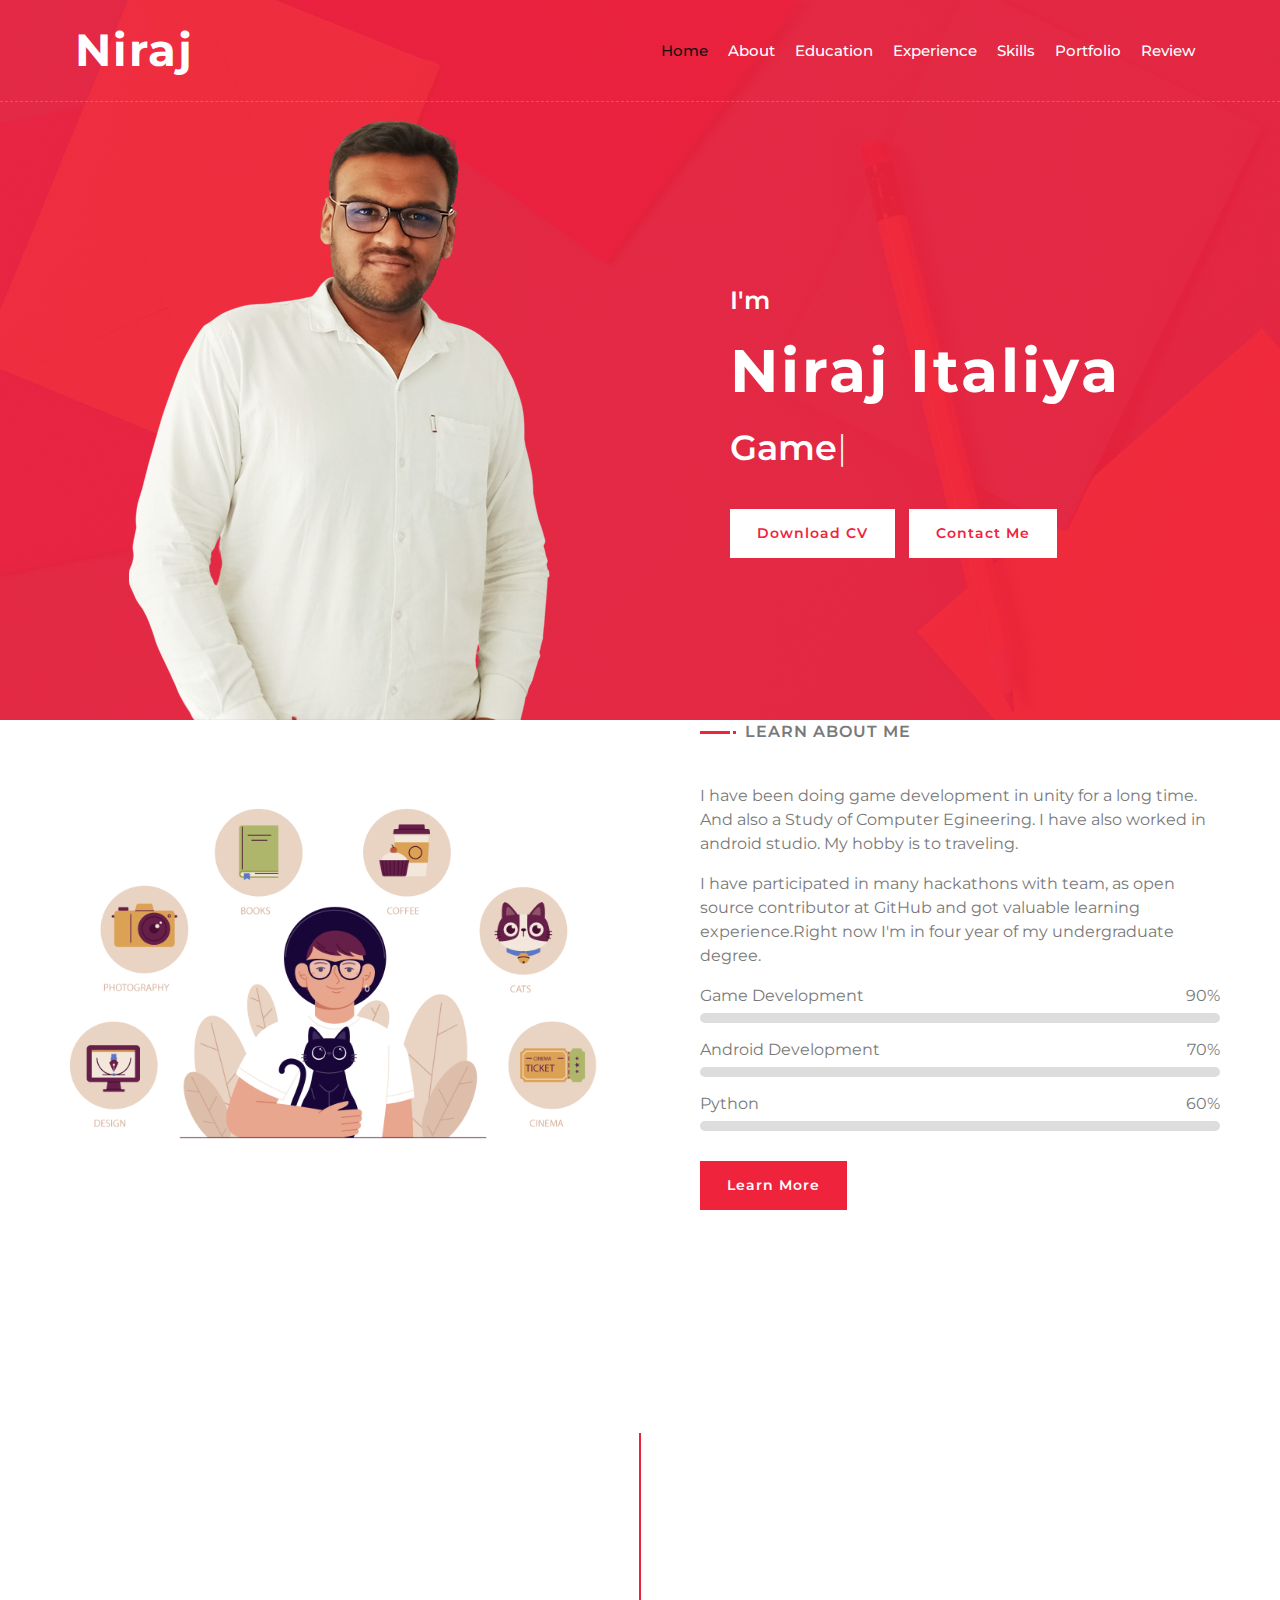
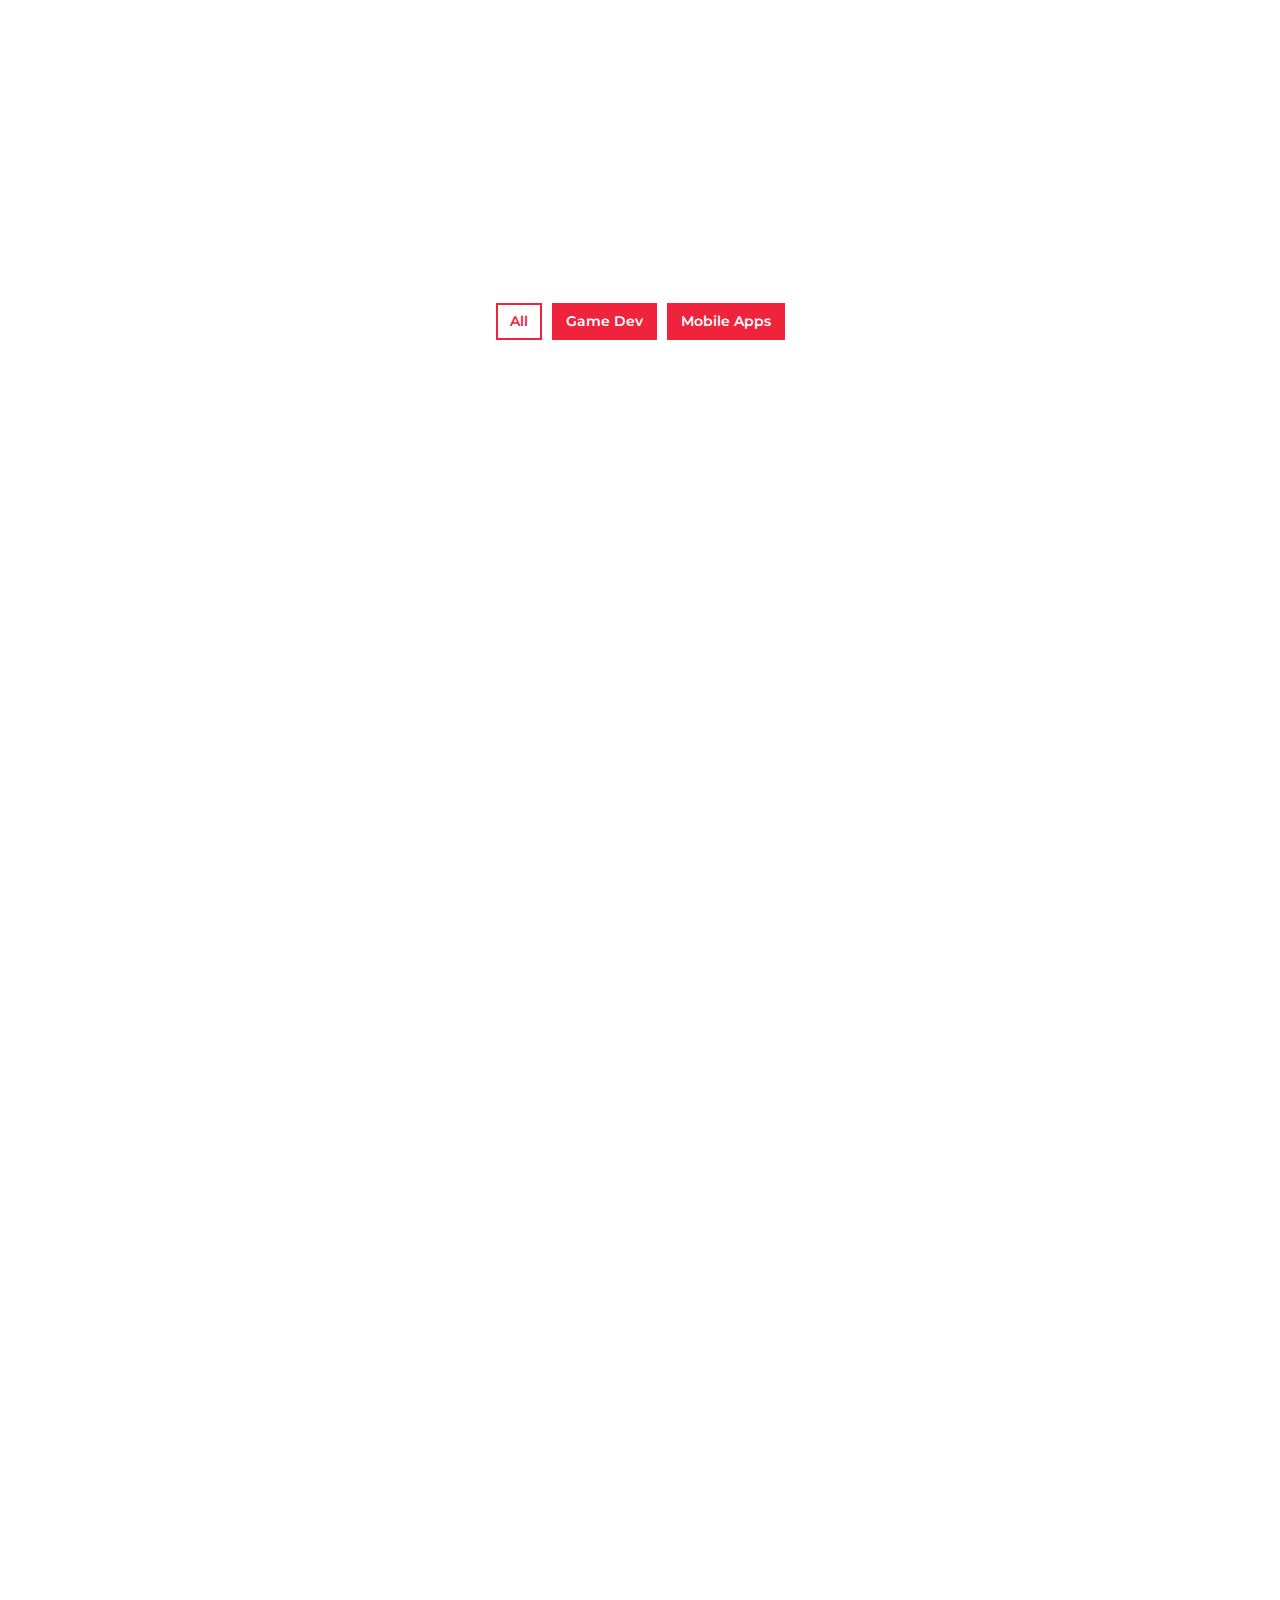
==== index.html @ cbf2ed38 "some correction" ====
<!DOCTYPE html>
<html lang="en">
    <head>
        <meta charset="utf-8">
        <title>Niraj Italiya </title>
        <!-- Favicon -->
        <link href="img/favicon.ico" rel="icon">

        <!-- Google Font -->
        <link href="https://fonts.googleapis.com/css2?family=Montserrat:wght@300;400;500;600;700&display=swap" rel="stylesheet">

        <!-- CSS Libraries -->
        <link href="https://stackpath.bootstrapcdn.com/bootstrap/4.4.1/css/bootstrap.min.css" rel="stylesheet">
        <link href="https://cdnjs.cloudflare.com/ajax/libs/font-awesome/5.10.0/css/all.min.css" rel="stylesheet">
        <link href="lib/animate/animate.min.css" rel="stylesheet">
        <link href="lib/owlcarousel/assets/owl.carousel.min.css" rel="stylesheet">
        <link href="lib/lightbox/css/lightbox.min.css" rel="stylesheet">

        <!-- Template Stylesheet -->
        <link href="css/style.css" rel="stylesheet">
    </head>

    <body data-spy="scroll" data-target=".navbar" data-offset="51">
        <!-- Nav Bar Start -->
        <div class="navbar navbar-expand-lg bg-light navbar-light">
            <div class="container-fluid">
                <a href="index.html" class="navbar-brand">Niraj</a>
                <button type="button" class="navbar-toggler" data-toggle="collapse" data-target="#navbarCollapse">
                    <span class="navbar-toggler-icon"></span>
                </button>

                <div class="collapse navbar-collapse justify-content-between" id="navbarCollapse">
                    <div class="navbar-nav ml-auto">
                        <a href="#home" class="nav-item nav-link active">Home</a>
                        <a href="#about" class="nav-item nav-link">About</a>
                        <a href="#education" class="nav-item nav-link">Education</a>
                        <a href="#experience" class="nav-item nav-link">Experience</a>
                        <a href="#price" class="nav-item nav-link">Skills</a>
                        <a href="#portfolio" class="nav-item nav-link">Portfolio</a>
                        <a href="#review" class="nav-item nav-link">Review</a>
                       <!--  <a href="#team" class="nav-item nav-link">Team</a>
                        <a href="#blog" class="nav-item nav-link">Blog</a>
                        <a href="#contact" class="nav-item nav-link">Contact</a>-->
                    </div>
                </div>
            </div>
        </div>
        <!-- Nav Bar End -->


        <!-- Hero Start -->
        <div class="hero" id="home">
            <div class="container-fluid">
                <div class="row align-items-center">
                    <div class="col-sm-12 col-md-6 d-none d-md-block">
                        <div class="hero-image">
                            <img src="img/hero.png" alt="Hero Image">
                        </div>
                    </div>

                    <div class="col-sm-12 col-md-6">
                        <div class="hero-content">
                            <div class="hero-text">
                                <p>I'm</p>
                                <h1>Niraj Italiya</h1>
                                <h2></h2>
                                <div class="typed-text">Game Developer, App Developer</div>
                            </div>
                            <div class="hero-btn">
                                <a class="btn" href=""> Download CV </a>
                                <a class="btn" href="">Contact Me</a>
                            </div>
                        </div>
                    </div>
                    
                </div>
            </div>
        </div>
        <!-- Hero End -->


        <!-- About Start -->
        <div class="about wow fadeInUp" data-wow-delay="0.1s" id="about">
            <div class="container-fluid">
                <div class="row align-items-center">
                    <div class="col-lg-6">
                        <div class="about-img">
                            <img src="img/about.png" alt="Image">
                        </div>
                    </div>
                    <div class="col-lg-6">
                        <div class="about-content">
                            <div class="section-header text-left">
                                <p>Learn About Me</p>
                            </div>
                            <div class="about-text">
                                <p>
                                    I have been doing game development in unity for a long time. And also a Study of Computer Egineering. I have also worked in android studio. My hobby is to traveling.
                                </p>
                                <p>
                                    I have participated in many hackathons with team, as open source contributor at GitHub and got valuable learning experience.Right now I'm in four year of my undergraduate degree.
                                </p>
                            </div>
                            <div class="skills">
                                <div class="skill-name">
                                    <p>Game Development</p><p>90%</p>
                                </div>
                                <div class="progress">
                                    <div class="progress-bar" role="progressbar" aria-valuenow="90" aria-valuemin="0" aria-valuemax="100"></div>
                                </div>
                                <div class="skill-name">
                                    <p>Android Development</p><p>70%</p>
                                </div>
                                <div class="progress">
                                    <div class="progress-bar" role="progressbar" aria-valuenow="70" aria-valuemin="0" aria-valuemax="100"></div>
                                </div>
                                <div class="skill-name">
                                    <p>Python</p><p>60%</p>
                                </div>
                                <div class="progress">
                                    <div class="progress-bar" role="progressbar" aria-valuenow="60" aria-valuemin="0" aria-valuemax="100"></div>
                                </div>
                            </div>
                            <a class="btn" href="">Learn More</a>
                        </div>
                    </div>
                </div>
            </div>
        </div>
        <!-- About End -->
        
        
         <!-- Service Start -->
       <!--  <div class="service" id="service">
            <div class="container">
                <div class="section-header text-center wow zoomIn" data-wow-delay="0.1s">
                    <p>What I do</p>
                    <h2>Awesome Quality Services</h2>
                </div>
                <div class="row">
                    <div class="col-lg-6 wow fadeInUp" data-wow-delay="0.0s">
                        <div class="service-item">
                            <div class="service-icon">
                                <i class="fa fa-laptop"></i>
                            </div>
                            <div class="service-text">
                                <h3>Web Design</h3>
                                <p>
                                    Lorem ipsum dolor sit amet elit. Phase nec preti mi. Curabi facilis ornare velit non
                                </p>
                            </div>
                        </div>
                    </div>
                    <div class="col-lg-6 wow fadeInUp" data-wow-delay="0.2s">
                        <div class="service-item">
                            <div class="service-icon">
                                <i class="fa fa-laptop-code"></i>
                            </div>
                            <div class="service-text">
                                <h3>Web Development</h3>
                                <p>
                                    Lorem ipsum dolor sit amet elit. Phase nec preti mi. Curabi facilis ornare velit non
                                </p>
                            </div>
                        </div>
                    </div>
                    <div class="col-lg-6 wow fadeInUp" data-wow-delay="0.4s">
                        <div class="service-item">
                            <div class="service-icon">
                                <i class="fab fa-android"></i>
                            </div>
                            <div class="service-text">
                                <h3>Apps Design</h3>
                                <p>
                                    Lorem ipsum dolor sit amet elit. Phase nec preti mi. Curabi facilis ornare velit non
                                </p>
                            </div>
                        </div>
                    </div>
                    <div class="col-lg-6 wow fadeInUp" data-wow-delay="0.6s">
                        <div class="service-item">
                            <div class="service-icon">
                                <i class="fab fa-apple"></i>
                            </div>
                            <div class="service-text">
                                <h3>Apps Development</h3>
                                <p>
                                    Lorem ipsum dolor sit amet elit. Phase nec preti mi. Curabi facilis ornare velit non
                                </p>
                            </div>
                        </div>
                    </div>
                </div>
            </div>
        </div> -->
        <!-- Service End -->
        
           <!-- Education Start -->
           <div class="education" id="education">
            <div class="container">
                <header class="section-header text-center wow zoomIn" data-wow-delay="0.1s">
                    <p>My Resume</p>
                    <h2>Education</h2>
                </header>
                <div class="timeline">
                    <div class="timeline-item left wow slideInLeft" data-wow-delay="0.1s">
                        <div class="timeline-text">
                           
                            <h2>SSC</h2>
                            <h4>81.40 %</h4>
                            <p>
                                SVS Modern Sankul,Surat
                            </p>
                            <div class="timeline-date">2017</div>
                        </div>
                        
                    </div>
                    <div class="timeline-item right wow slideInRight" data-wow-delay="0.1s">
                        <div class="timeline-text">
                            <div class="timeline-date">2019</div>
                            <h2>HSC</h2>
                            <h4>84.90 %</h4>
                            <p>
                                Kaushal Vidyabhavan , Surat
                            </p>
                        </div>
                    </div>
                    <div class="timeline-item left wow slideInLeft" data-wow-delay="0.1s">
                        <div class="timeline-text">
                           
                            <h2>B.E. (Copmputer Engineering)</h2>
                            <h4> 8.5 CPI </h4>
                            <p>
                                Government Engineering College , Gandhinagar
                            </p>
                            <div class="timeline-date">2023</div>
                        </div>
                    </div>
                </div>
            </div>
        </div>
    </div>
        <!-- Education End -->

         <!-- Experience Start -->
        <div class="experience" id="experience">
            <div class="container">
                <header class="section-header text-center wow zoomIn" data-wow-delay="0.1s">
                    <h2>Working Experience</h2>
                </header>
                <div class="timeline">
                    <div class="timeline-item right wow slideInRight" data-wow-delay="0.1s">
                        <div class="timeline-text">
                            <div class="timeline-date">1/2/2021  - 30/5/2022</div>
                            <h2>Game Developer</h2>
                            <h4>BVM InfoTech ,Surat </h4>
                            <p>
                                I was creating games in Unity of bvm Infotech.
                            </p>
                        </div>
                    </div>
                  
                </div>
            </div>
        </div>
        <!-- Job Experience End -->
         
        <!-- Price Start -->
        <div class="price" id="price">
            <div class="container"> 
                

<!-- Programin Languages-->
                <div class="section-header text-center wow zoomIn" data-wow-delay="0.1s">
                    <p>Skills</p>
                    <h2>Programming Languages </h2>
                </div>
                <div class="about wow fadeInUp" data-wow-delay="0.1s" id="about">
                    <div class="container-fluid">
                        <div class="row align-items-center">
                            
                            <div class="col-lg-6">
                                <div class="about-content">
                                    <div class="skills">
                                        <div class="skill-name">
                                            <p>C++</p> <p>90%</p>
                                        </div>                  
                                        <div class="progress">
                                            <div class="progress-bar" role="progressbar" aria-valuenow="90" aria-valuemin="0" aria-valuemax="100"></div>
                                        </div>
                                        <div class="skill-name">
                                            <p>Java</p> <p>95%</p>
                                        </div>                  
                                        <div class="progress">
                                            <div class="progress-bar" role="progressbar" aria-valuenow="95" aria-valuemin="0" aria-valuemax="100"></div>
                                        </div>
                                        <div class="skill-name">
                                            <p>C Sharp</p><p>95%</p>
                                        </div>
                                        <div class="progress">
                                            <div class="progress-bar" role="progressbar" aria-valuenow="95" aria-valuemin="0" aria-valuemax="100"></div>
                                        </div>
                                        <div class="skill-name">
                                            <p>Python</p><p>60%</p>
                                        </div>
                                        <div class="progress">
                                            <div class="progress-bar" role="progressbar" aria-valuenow="60" aria-valuemin="0" aria-valuemax="100"></div>
                                        </div>
                                        <div class="skill-name">
                                            <p>Go Programming</p><p>50%</p>
                                        </div>
                                        <div class="progress">
                                            <div class="progress-bar" role="progressbar" aria-valuenow="50" aria-valuemin="0" aria-valuemax="100"></div>
                                        </div>
                                    </div>
                                </div>
                            </div>
                            <div class="col-lg-6">
                                <div class="about-img">
                                    <img src="img/ProgramingSkill.png" alt="Image">
                                </div>
                            </div>
                        </div>
                    </div>
                </div>


                <!-- Game Engin IDE-->
                <div class="section-header text-center wow zoomIn" data-wow-delay="0.1s">
                    <h2>Game Engine & IDE </h2>
                </div>
                <div class="about wow fadeInUp" data-wow-delay="0.1s" id="about">
                    <div class="container-fluid">
                        <div class="row align-items-center">
                            <div class="col-lg-6">
                                <div class="about-img">
                                    <img src="img/Gameengin.png" alt="Image">
                                </div>
                            </div>
                            <div class="col-lg-6">
                                <div class="about-content">
                                    <div class="skills">
                                        <div class="skill-name">
                                            <p>Unity</p> <p>100%</p>
                                        </div>                  
                                        <div class="progress">
                                            <div class="progress-bar" role="progressbar" aria-valuenow="100" aria-valuemin="0" aria-valuemax="100"></div>
                                        </div>
                                        <div class="skill-name">
                                            <p>Android Studio</p> <p>100%</p>
                                        </div>                  
                                        <div class="progress">
                                            <div class="progress-bar" role="progressbar" aria-valuenow="100" aria-valuemin="0" aria-valuemax="100"></div>
                                        </div>
                                        <div class="skill-name">    
                                            <p>Unreal</p><p>60%</p>
                                        </div>
                                        <div class="progress">
                                            <div class="progress-bar" role="progressbar" aria-valuenow="60" aria-valuemin="0" aria-valuemax="100"></div>
                                        </div>
                                        <div class="skill-name">
                                            <p>Adobe Photoshop</p><p>80%</p>
                                        </div>
                                        <div class="progress">
                                            <div class="progress-bar" role="progressbar" aria-valuenow="80" aria-valuemin="0" aria-valuemax="100"></div>
                                        </div>
                                        <div class="skill-name">
                                            <p>Adobe Illustrator</p><p>90%</p>
                                        </div>
                                        <div class="progress">
                                            <div class="progress-bar" role="progressbar" aria-valuenow="90" aria-valuemin="0" aria-valuemax="100"></div>
                                        </div>
                                    </div>
                                </div>
                            </div>
                            
                        </div>
                    </div>
                </div>
            </div>
        </div> 
        <!-- Price End -->
        
        <!-- Banner Start -->
      <!--  <div class="banner wow zoomIn" data-wow-delay="0.1s">
            <div class="container">
                <div class="section-header text-center">
                    <p>Reasonable Price</p>
                    <h2>Get A <span>Special</span> Price</h2>
                </div>
                <div class="container banner-text">
                    <p>
                        Lorem ipsum dolor sit amet, consectetur adipiscing elit. Phasellus nec pretium mi. Curabitur facilisis ornare velit non vulputate. Aliquam metus tortor, auctor id gravida condimentum, viverra quis sem. Curabitur non nisl nec nisi scelerisque maximus. 
                    </p>
                    <a class="btn">Pricing Plan</a>
                </div>
            </div>
        </div> -->
        <!-- Banner End -->


        <!-- Portfolio Start -->
        <div class="portfolio" id="portfolio">
            <div class="container">
                <div class="section-header text-center wow zoomIn" data-wow-delay="0.1s">
                    <p>My Portfolio</p>
                    <h2>My Excellent Portfolio</h2>
                </div>
                <div class="row">
                    <div class="col-12">
                        <ul id="portfolio-filter">
                            <li data-filter="*" class="filter-active">All</li>
                            <li data-filter=".filter-1">Game Dev</li>
                            <li data-filter=".filter-2">Mobile Apps</li>        
                        </ul>
                    </div>
                </div>
                <div class="row portfolio-container">
                    <div class="col-lg-4 col-md-6 col-sm-12 portfolio-item filter-1 wow fadeInUp" data-wow-delay="0.0s">
                        <div class="portfolio-wrap">
                            <div class="portfolio-img">
                                <img src="Games/1010! block puzzle/img/icon.png" alt="Image">
                            </div>
                            <div class="portfolio-text">
                                <h3>1010! Block Puzzle</h3>
                                <a class="btn" href="Games/1010! block puzzle/index.html">+</a>
                            </div>
                        </div>
                    </div>
                    <div class="col-lg-4 col-md-6 col-sm-12 portfolio-item filter-1 wow fadeInUp" data-wow-delay="0.2s">
                        <div class="portfolio-wrap">
                            <div class="portfolio-img">
                                <img src="Games/2048 card game/img/icon.png" alt="Image">
                            </div>
                            <div class="portfolio-text">
                                <h3>2048 Card Marge</h3>
                                <a class="btn" href="Games/2048 card game/index.html">+</a>
                            </div>
                        </div>
                    </div>
                    <div class="col-lg-4 col-md-6 col-sm-12 portfolio-item filter-1 wow fadeInUp" data-wow-delay="0.4s">
                        <div class="portfolio-wrap">
                            <div class="portfolio-img">
                                <img src="Games/OwnCity/img/icon.png" alt="Image">
                            </div>
                            <div class="portfolio-text">
                                <h3>Own City</h3>
                                <a class="btn" href="Games/OwnCity/index.html" > + </a>
                            </div>
                        </div>
                    </div>
                    <div class="col-lg-4 col-md-6 col-sm-12 portfolio-item filter-1 wow fadeInUp" data-wow-delay="0.6s">
                        <div class="portfolio-wrap">
                            <div class="portfolio-img">
                                <img src="Games/Stack Three/img/icon.png" alt="Image">
                            </div>
                            <div class="portfolio-text">
                                <h3>stack Three</h3>
                                <a class="btn" href="Games/Stack Three/index.html" >+</a>
                            </div>
                        </div>
                    </div>
                    <div class="col-lg-4 col-md-6 col-sm-12 portfolio-item filter-2 wow fadeInUp" data-wow-delay="0.8s">
                        <div class="portfolio-wrap">
                            <div class="portfolio-img">
                                <img src="img/portfolio-5.jpg" alt="Image">
                            </div>
                            <div class="portfolio-text">
                                <h3>Social Mobile Apps</h3>
                                <a class="btn" href="img/portfolio-5.jpg" data-lightbox="portfolio">+</a>
                            </div>
                        </div>
                    </div>
                    <div class="col-lg-4 col-md-6 col-sm-12 portfolio-item filter-2 wow fadeInUp" data-wow-delay="1s">
                        <div class="portfolio-wrap">
                            <div class="portfolio-img">
                                <img src="img/portfolio-6.jpg" alt="Image">
                            </div>
                            <div class="portfolio-text">
                                <h3>Company Website</h3>
                                <a class="btn" href="img/portfolio-6.jpg" data-lightbox="portfolio">+</a>
                            </div>
                        </div>
                    </div>
                </div>
            </div>
        </div>
        <!-- Portfolio End -->
        
        
        <!-- Banner Start -->
        <!-- <div class="banner wow zoomIn" data-wow-delay="0.1s">
            <div class="container">
                <div class="section-header text-center">
                    <p>Awesome Discount</p>
                    <h2>Get <span>30%</span> Discount</h2>
                </div>
                <div class="container banner-text">
                    <p>
                        Lorem ipsum dolor sit amet, consectetur adipiscing elit. Phasellus nec pretium mi. Curabitur facilisis ornare velit non vulputate. Aliquam metus tortor, auctor id gravida condimentum, viverra quis sem. Curabitur non nisl nec nisi scelerisque maximus. 
                    </p>
                    <a class="btn">Order Now</a>
                </div>
            </div>
        </div>-->
        <!-- Banner End -->
        
        
        <!-- Price Start -->
       <!-- <div class="price" id="price">
            <div class="container">
                <div class="section-header text-center wow zoomIn" data-wow-delay="0.1s">
                    <p>Pricing Plan</p>
                    <h2>Affordable Price</h2>
                </div>
                <div class="row">
                    <div class="col-md-4 wow fadeInUp" data-wow-delay="0.5s">
                        <div class="price-item">
                            <div class="price-header">
                                <div class="price-title">
                                    <h2>Basic</h2>
                                </div>
                                <div class="price-prices">
                                    <h2><small>$</small>49<span>/ mo</span></h2>
                                </div>
                            </div>
                            <div class="price-body">
                                <div class="price-description">
                                    <ul>
                                        <li>Bootstrap 4</li>
                                        <li>Font Awesome 5</li>
                                        <li>Responsive Design</li>
                                        <li>Browser Compatibility</li>
                                        <li>Easy To Use</li>
                                    </ul>
                                </div>
                            </div>
                            <div class="price-footer">
                                <div class="price-action">
                                    <a class="btn" href="">Order Now</a>
                                </div>
                            </div>
                        </div>
                    </div>
                    <div class="col-md-4 wow fadeInUp" data-wow-delay="0.0s">
                        <div class="price-item featured-item">
                            <div class="price-header">
                                <div class="price-title">
                                    <h2>Standard</h2>
                                </div>
                                <div class="price-prices">
                                    <h2><small>$</small>99<span>/ mo</span></h2>
                                </div>
                            </div>
                            <div class="price-body">
                                <div class="price-description">
                                    <ul>
                                        <li>Bootstrap 4</li>
                                        <li>Font Awesome 5</li>
                                        <li>Responsive Design</li>
                                        <li>Browser Compatibility</li>
                                        <li>Easy To Use</li>
                                    </ul>
                                </div>
                            </div>
                            <div class="price-footer">
                                <div class="price-action">
                                    <a class="btn" href="">Order Now</a>
                                </div>
                            </div>
                        </div>
                    </div>
                    <div class="col-md-4 wow fadeInUp" data-wow-delay="0.5s">
                        <div class="price-item">
                            <div class="price-header">
                                <div class="price-title">
                                    <h2>Premium</h2>
                                </div>
                                <div class="price-prices">
                                    <h2><small>$</small>149<span>/ mo</span></h2>
                                </div>
                            </div>
                            <div class="price-body">
                                <div class="price-description">
                                    <ul>
                                        <li>Bootstrap 4</li>
                                        <li>Font Awesome 5</li>
                                        <li>Responsive Design</li>
                                        <li>Browser Compatibility</li>
                                        <li>Easy To Use</li>
                                    </ul>
                                </div>
                            </div>
                            <div class="price-footer">
                                <div class="price-action">
                                    <a class="btn" href="">Order Now</a>
                                </div>
                            </div>
                        </div>
                    </div>
                </div>
            </div>
        </div> -->
        <!-- Price End -->
        
        
        <!-- Testimonial Start -->
         <div class="testimonial wow fadeInUp" data-wow-delay="0.1s" id="review">
            <div class="container">
                <div class="testimonial-icon">
                    <i class="fa fa-quote-left"></i>
                </div>
                <div class="owl-carousel testimonials-carousel">
                    <div class="testimonial-item">
                        <div class="testimonial-img">
                            <img src="img/matt-mullenweg.png" alt="Image">
                        </div>
                        <div class="testimonial-text">
                            <p>
                                “Technology is best when it brings people together.”
                            </p>
                            <h3>Matt Mullenweg</h3>
                            <h4>CEO of Automattic</h4>
                        </div>
                    </div>
                </div>
            </div>
        </div>
        <!-- Testimonial End -->


        <!-- Team Start -->
        <!-- <div class="team" id="team">
            <div class="container">
                <div class="section-header text-center wow zoomIn" data-wow-delay="0.1s">
                    <p>My Team</p>
                    <h2>Expert Team Members</h2>
                </div>
                <div class="row">
                    <div class="col-lg-6 wow fadeInUp" data-wow-delay="0.0s">
                        <div class="team-item">
                            <div class="team-img">
                                <img src="img/team-1.jpg" alt="Image">
                            </div>
                            <div class="team-text">
                                <h2>Mollie Ross</h2>
                                <h4>Web Designer</h4>
                                <p>
                                    Lorem ipsum dolor sit amet consec adipis elit. Etiam accum lacus
                                </p>
                                <div class="team-social">
                                    <a class="btn" href=""><i class="fab fa-twitter"></i></a>
                                    <a class="btn" href=""><i class="fab fa-facebook-f"></i></a>
                                    <a class="btn" href=""><i class="fab fa-linkedin-in"></i></a>
                                    <a class="btn" href=""><i class="fab fa-instagram"></i></a>
                                </div>
                            </div>
                        </div>
                    </div>
                    <div class="col-lg-6 wow fadeInUp" data-wow-delay="0.2s">
                        <div class="team-item">
                            <div class="team-img">
                                <img src="img/team-2.jpg" alt="Image">
                            </div>
                            <div class="team-text">
                                <h2>Dylan Adams</h2>
                                <h4>Web Developer</h4>
                                <p>
                                    Lorem ipsum dolor sit amet consec adipis elit. Etiam accum lacus
                                </p>
                                <div class="team-social">
                                    <a class="btn" href=""><i class="fab fa-twitter"></i></a>
                                    <a class="btn" href=""><i class="fab fa-facebook-f"></i></a>
                                    <a class="btn" href=""><i class="fab fa-linkedin-in"></i></a>
                                    <a class="btn" href=""><i class="fab fa-instagram"></i></a>
                                </div>
                            </div>
                        </div>
                    </div>
                    <div class="col-lg-6 wow fadeInUp" data-wow-delay="0.4s">
                        <div class="team-item">
                            <div class="team-img">
                                <img src="img/team-3.jpg" alt="Image">
                            </div>
                            <div class="team-text">
                                <h2>Jennifer Page</h2>
                                <h4>Apps Designer</h4>
                                <p>
                                    Lorem ipsum dolor sit amet consec adipis elit. Etiam accum lacus
                                </p>
                                <div class="team-social">
                                    <a class="btn" href=""><i class="fab fa-twitter"></i></a>
                                    <a class="btn" href=""><i class="fab fa-facebook-f"></i></a>
                                    <a class="btn" href=""><i class="fab fa-linkedin-in"></i></a>
                                    <a class="btn" href=""><i class="fab fa-instagram"></i></a>
                                </div>
                            </div>
                        </div>
                    </div>
                    <div class="col-lg-6 wow fadeInUp" data-wow-delay="0.6s">
                        <div class="team-item">
                            <div class="team-img">
                                <img src="img/team-4.jpg" alt="Image">
                            </div>
                            <div class="team-text">
                                <h2>Josh Dunn</h2>
                                <h4>Apps Developer</h4>
                                <p>
                                    Lorem ipsum dolor sit amet consec adipis elit. Etiam accum lacus
                                </p>
                                <div class="team-social">
                                    <a class="btn" href=""><i class="fab fa-twitter"></i></a>
                                    <a class="btn" href=""><i class="fab fa-facebook-f"></i></a>
                                    <a class="btn" href=""><i class="fab fa-linkedin-in"></i></a>
                                    <a class="btn" href=""><i class="fab fa-instagram"></i></a>
                                </div>
                            </div>
                        </div>
                    </div>
                </div>
            </div>
        </div> -->
        <!-- Team End -->
        
        
        <!-- Contact Start -->
       <!--  <div class="contact wow fadeInUp" data-wow-delay="0.1s" id="contact">
            <div class="container-fluid">
                <div class="container">
                    <div class="row align-items-center">
                        <div class="col-md-4"></div>
                        <div class="col-md-8">
                            <div class="contact-form">
                                <div id="success"></div>
                                <form name="sentMessage" id="contactForm" novalidate="novalidate">
                                    <div class="control-group">
                                        <input type="text" class="form-control" id="name" placeholder="Your Name" required="required" data-validation-required-message="Please enter your name" />
                                        <p class="help-block"></p>
                                    </div>
                                    <div class="control-group">
                                        <input type="email" class="form-control" id="email" placeholder="Your Email" required="required" data-validation-required-message="Please enter your email" />
                                        <p class="help-block"></p>
                                    </div>
                                    <div class="control-group">
                                        <input type="text" class="form-control" id="subject" placeholder="Subject" required="required" data-validation-required-message="Please enter a subject" />
                                        <p class="help-block"></p>
                                    </div>
                                    <div class="control-group">
                                        <textarea class="form-control" id="message" placeholder="Message" required="required" data-validation-required-message="Please enter your message"></textarea>
                                        <p class="help-block"></p>
                                    </div>
                                    <div>
                                        <button class="btn" type="submit" id="sendMessageButton">Send Message</button>
                                    </div>
                                </form>
                            </div>
                        </div>
                    </div>
                </div>
            </div>
        </div>-->
        <!-- Contact End -->


        <!-- Blog Start -->
       <!--  <div class="blog" id="blog">
            <div class="container">
                <div class="section-header text-center wow zoomIn" data-wow-delay="0.1s">
                    <p>From Blog</p>
                    <h2>Latest Articles</h2>
                </div>
                <div class="row">
                    <div class="col-lg-6">
                        <div class="blog-item wow fadeInUp" data-wow-delay="0.1s">
                            <div class="blog-img">
                                <img src="img/blog-1.jpg" alt="Blog">
                            </div>
                            <div class="blog-text">
                                <h2>Lorem ipsum dolor sit amet</h2>
                                <div class="blog-meta">
                                    <p><i class="far fa-user"></i>Admin</p>
                                    <p><i class="far fa-list-alt"></i>Web Design</p>
                                    <p><i class="far fa-calendar-alt"></i>01-Jan-2045</p>
                                    <p><i class="far fa-comments"></i>5</p>
                                </div>
                                <p>
                                    Lorem ipsum dolor sit amet elit. Nullam commodo mattis mi. Nullam eu erat lectus. Proin viverra risus vitae luctus. Proin ut ante, vitae sapien. Fusce sem ac erat rhoncus, ornare mattis nisl massa et eros vitae pulvin
                                </p>
                                <a class="btn" href="">Read More <i class="fa fa-angle-right"></i></a>
                            </div>
                        </div>
                    </div>
                    <div class="col-lg-6">
                        <div class="blog-item wow fadeInUp" data-wow-delay="0.3s">
                            <div class="blog-img">
                                <img src="img/blog-2.jpg" alt="Blog">
                            </div>
                            <div class="blog-text">
                                <h2>Lorem ipsum dolor sit amet</h2>
                                <div class="blog-meta">
                                    <p><i class="far fa-user"></i>Admin</p>
                                    <p><i class="far fa-list-alt"></i>Apps Design</p>
                                    <p><i class="far fa-calendar-alt"></i>01-Jan-2045</p>
                                    <p><i class="far fa-comments"></i>10</p>
                                </div>
                                <p>
                                    Lorem ipsum dolor sit amet elit. Nullam commodo mattis mi. Nullam eu erat lectus. Proin viverra risus vitae luctus. Proin ut ante, vitae sapien. Fusce sem ac erat rhoncus, ornare mattis nisl massa et eros vitae pulvin
                                </p>
                                <a class="btn" href="">Read More <i class="fa fa-angle-right"></i></a>
                            </div>
                        </div>
                    </div>
                </div>
            </div>
        </div> -->
        <!-- Blog End -->


        <!-- Footer Start -->
        <div class="footer wow fadeIn" data-wow-delay="0.3s">
            <div class="container-fluid">
                <div class="container">
                    <div class="footer-info">
                        <h2>Niraj Italiya</h2>
                        <h3>Surat, Gujarat</h3>
                        <div class="footer-menu">
                            <p>+91 8140810073</p>
                            <p>nirajitaliya123@gmail.com</p>
                        </div>
                        <div class="footer-social">
                            <a href="http://wa.me/918140810073?text=Hi , I am (: Enter your Name :) "><i class="fab fa-whatsapp"></i></a>
                            <a href="https://github.com/NirajItaliya"><i class="fab fa-github"></i></a>
                            <a href="tel:+918140810073"><i class="fa fa-phone "></i></a>
                            <a href="https://www.instagram.com/niraj._.italiya/"><i class="fab fa-instagram"></i></a>
                            <a href="https://www.linkedin.com/in/niraj-italiya-55ab541b4/"><i class="fab fa-linkedin-in"></i></a>
                        </div>
                    </div>
                </div>
                <div class="container copyright">
                    <p> Thank You</p>
                </div>
            </div>
        </div>
        <!-- Footer End -->
        
        
        <!-- Back to top button -->
        <a href="#" class="btn back-to-top"><i class="fa fa-chevron-up"></i></a>
        
        
        <!-- Pre Loader -->
        <div id="loader" class="show">
            <div class="loader"></div>
        </div>

        
        <!-- JavaScript Libraries -->
        <script src="https://code.jquery.com/jquery-3.4.1.min.js"></script>
        <script src="https://stackpath.bootstrapcdn.com/bootstrap/4.4.1/js/bootstrap.bundle.min.js"></script>
        <script src="lib/easing/easing.min.js"></script>
        <script src="lib/wow/wow.min.js"></script>
        <script src="lib/waypoints/waypoints.min.js"></script>
        <script src="lib/typed/typed.min.js"></script>
        <script src="lib/owlcarousel/owl.carousel.min.js"></script>
        <script src="lib/isotope/isotope.pkgd.min.js"></script>
        <script src="lib/lightbox/js/lightbox.min.js"></script>
        
        <!-- Contact Javascript File -->
        <script src="mail/jqBootstrapValidation.min.js"></script>
        <script src="mail/contact.js"></script>

        <!-- Template Javascript -->
        <script src="js/main.js"></script>
    </body>
</html>
---- css/style.css ----
/*******************************/
/********* General CSS *********/
/*******************************/
body {
    color: #797979;
    background: #ffffff;
    font-family: 'Montserrat', sans-serif;
}

h1,
h2, 
h3, 
h4,
h5, 
h6 {
    color: #414141;
}

a {
    color: #313131;
    transition: .3s;
}

a:hover,
a:active,
a:focus {
    color: #EF233C;
    outline: none;
    text-decoration: none;
}

.btn:focus,
.form-control:focus {
    box-shadow: none;
}

.container-fluid {
    max-width: 1366px;
}

.btn {
    padding: 12px 25px;
    font-size: 14px;
    font-weight: 600;
    letter-spacing: 1px;
    color: #ffffff;
    background: #EF233C;
    border: 2px solid transparent;
    border-radius: 0;
    box-shadow: inset 0 0 0 50px #EF233C;
    transition: ease-out 0.3s;
    -webkit-transition: ease-out 0.3s;
    -moz-transition: ease-out 0.3s;
}

.btn:hover {
    color: #EF233C;
    background: transparent;
    box-shadow: inset 0 0 0 0 #EF233C;
    border-color: #EF233C;
}

#loader {
    position: fixed;
    top: 0;
    right: 0;
    bottom: 0;
    left: 0;
    display: flex;
    align-items: center;
    justify-content: center;
    background: #ffffff;
    opacity: 0;
    visibility: hidden;
    -webkit-transition: opacity .3s ease-out, visibility 0s linear .3s;
    -o-transition: opacity .3s ease-out, visibility 0s linear .3s;
    transition: opacity .3s ease-out, visibility 0s linear .3s;
    z-index: 999;
}

#loader.show {
    -webkit-transition: opacity .6s ease-out, visibility 0s linear 0s;
    -o-transition: opacity .6s ease-out, visibility 0s linear 0s;
    transition: opacity .6s ease-out, visibility 0s linear 0s;
    visibility: visible;
    opacity: 1;
}

#loader .loader {
    position: relative;
    width: 45px;
    height: 45px;
    border: 5px solid #dddddd;
    border-top: 5px solid #EF233C;
    border-radius: 50%;
    -webkit-animation: spin 2s linear infinite;
    animation: spin 2s linear infinite;
}

@-webkit-keyframes spin {
    0% { -webkit-transform: rotate(0deg); }
    100% { -webkit-transform: rotate(360deg); }
}

@keyframes spin {
    0% { transform: rotate(0deg); }
    100% { transform: rotate(360deg); }
}

.back-to-top {
    position: fixed;
    display: none;
    width: 44px;
    height: 44px;
    padding: 8px 0;
    text-align: center;
    line-height: 1;
    font-size: 22px;
    right: 15px;
    bottom: 15px;
    z-index: 9;
}

.back-to-top i {
    color: #ffffff;
}

.back-to-top:hover i {
    color: #414141;
}


/**********************************/
/*********** Nav Bar CSS **********/
/**********************************/
.navbar {
    position: relative;
    transition: .5s;
    z-index: 999;
}

.navbar.nav-sticky {
    position: fixed;
    top: 0;
    width: 100%;
    box-shadow: 0 2px 5px rgba(0, 0, 0, .3);
}

.navbar .navbar-brand {
    margin: 0;
    font-size: 45px;
    line-height: 0px;
    font-weight: 700;
    letter-spacing: 2px;
    transition: .5s;
    
}

.navbar .navbar-brand img {
    max-width: 100%;
    max-height: 40px;
}

.navbar .dropdown-menu {
    margin-top: 0;
    border: 0;
    border-radius: 0;
    background: #f8f9fa;
}

@media (min-width: 992px) {
    .navbar {
        position: absolute;
        width: 100%;
        padding: 30px 60px;
        background: transparent !important;
        border-bottom: 1px dashed rgba(256, 256, 256, .2);
        z-index: 9;
    }
    
    .navbar.nav-sticky {
        padding: 10px 60px;
        background: #ffffff !important;
    }
    
    .navbar .navbar-brand {
        color: #ffffff;
    }
    
    .navbar.nav-sticky .navbar-brand {
        color: #EF233C;
    }

    .navbar-light .navbar-nav .nav-link,
    .navbar-light .navbar-nav .nav-link:focus {
        padding: 10px 10px 8px 10px;
        color: #ffffff;
        font-size: 15px;
        font-weight: 500;
    }
    
    .navbar-light.nav-sticky .navbar-nav .nav-link,
    .navbar-light.nav-sticky .navbar-nav .nav-link:focus {
        color: #414141;
    }

    .navbar-light .navbar-nav .nav-link:hover,
    .navbar-light .navbar-nav .nav-link.active {
        color: #111111;
    }
    
    .navbar-light.nav-sticky .navbar-nav .nav-link:hover,
    .navbar-light.nav-sticky .navbar-nav .nav-link.active {
        color: #EF233C;
    }
}

@media (max-width: 991.98px) {   
    .navbar {
        padding: 15px;
        background: #ffffff !important;
    }
    
    .navbar .navbar-brand {
        color: #EF233C;
    }
    
    .navbar .navbar-nav {
        margin-top: 15px;
    }
    
    .navbar a.nav-link {
        padding: 5px;
    }
    
    .navbar .dropdown-menu {
        box-shadow: none;
    }
}


/*******************************/
/********** Hero CSS ***********/
/*******************************/
.hero {
    position: relative;
    width: 100%;
    margin-bottom: 45px;
    padding: 120px 0 0 0;
    overflow: hidden;
    background: linear-gradient(rgba(239, 35, 60, .95), rgba(239, 35, 60, .95)), url(../img/hero-bg.jpg);
    background-position: center;
    background-repeat: no-repeat;
    background-size: cover;
}

.hero .container-fluid {
    padding: 0;
}

.hero .hero-image {
    position: relative;
    text-align: right;
    padding-right: 75px;
}

.hero .hero-image img {
    max-width: 80%;
    max-height: 80%;
}

.hero .hero-content {
    position: relative;
    padding-left: 75px;
    display: flex;
    align-items: flex-start;
    justify-content: center;
    flex-direction: column;
}

.hero .hero-text p {
    color: #ffffff;
    font-size: 25px;
    font-weight: 600;
    margin-bottom: 15px;
}

.hero .hero-text h1 {
    color: #ffffff;
    font-size: 60px;
    font-weight: 700;
    letter-spacing: 3px;
    margin-bottom: 15px;
}

.hero .hero-text h2 {
    display: inline-block;
    margin: 0;
    height: 35px;
    color: #ffffff;
    font-size: 35px;
    font-weight: 600;
}

.hero .hero-text .typed-text {
    display: none;
}

.hero .hero-text .typed-cursor {
    font-size: 35px;
    font-weight: 300;
    color: #ffffff;
}

.hero .hero-btn .btn {
    margin-top: 35px;
    color: #EF233C;
    background: #ffffff;
    box-shadow: inset 0 0 0 50px #ffffff;
}

.hero .hero-btn .btn:hover {
    color: #ffffff;
    background: transparent;
    box-shadow: inset 0 0 0 0 #ffffff;
    border-color: #ffffff;
}

.hero .hero-btn .btn:first-child {
    margin-right: 10px;
}

@media (max-width: 991.98px) {
    .hero {
        padding-top: 60px;
    }
    
    .hero .hero-content {
        padding: 0 15px;
    }
    
    .hero .hero-text p {
        font-size: 20px;
    }
    
    .hero .hero-text h1 {
        font-size: 45px;
    }
    
    .hero .hero-text h2 {
        font-size: 25px;
        height: 25px;
    }
    
    .hero .hero-btn .btn {
        padding: 12px 30px;
        letter-spacing: 1px;
    }
}

@media (max-width: 767.98px) {
    .hero {
        padding-top: 60px;
        padding-bottom: 60px;
    }
    
    .hero,
    .hero .hero-text,
    .hero .hero-btn {
        width: 100%;
        text-align: center;
    }
    
    .hero .hero-text p {
        font-size: 18px;
    }
    
    .hero .hero-text h1 {
        font-size: 35px;
    }
    
    .hero .hero-text h2 {
        font-size: 22px;
        height: 22px;
    }
    
    .hero .hero-btn .btn {
        padding: 10px 15px;
        letter-spacing: 1px;
    }
}

@media (max-width: 575.98px) {
    .hero .hero-text p {
        font-size: 16px;
    }
    
    .hero .hero-text h1 {
        font-size: 30px;
    }
    
    .hero .hero-text h2 {
        font-size: 18px;
        height: 18px;
    }
    
    .hero .hero-btn .btn {
        padding: 8px 10px;
        letter-spacing: 0;
    }
}


/*******************************/
/******* Section Header ********/
/*******************************/
.section-header {
    position: relative;
    margin-bottom: 45px;
}

.section-header p {
    display: inline-block;
    margin: 0 30px;
    margin-bottom: 10px;
    padding-left: 15px;
    position: relative;
    font-size: 16px;
    font-weight: 600;
    letter-spacing: 1px;
    text-transform: uppercase;
    background: #ffffff;
}

.section-header p::before {
    position: absolute;
    content: "";
    height: 3px;
    top: 11px;
    right: 0;
    left: -30px;
    background: #EF233C;
    z-index: -1;
}

.section-header p::after {
    position: absolute;
    content: "";
    width: 3px;
    height: 3px;
    top: 11px;
    left: 3px;
    background: #EF233C;
    z-index: 1;
}

.section-header h2 {
    margin: 0;
    position: relative;
    font-size: 45px;
    font-weight: 700;
}

@media (max-width: 767.98px) {
    .section-header h2 {
        font-size: 30px;
    }
}


/*******************************/
/********** About CSS **********/
/*******************************/
.about {
    position: relative;
    width: 100%;
    margin: -45px 0 45px 0;
}

.about .col-lg-6 {
    padding: 0;
}

.about .section-header {
    margin-bottom: 30px;
}

.about .about-img {
    position: relative;
    height: 100%;
}

.about .about-img img {
    position: relative;
    width: 100%;
    height: 100%;
    object-fit: cover;
}

.about .about-content {
    padding: 0 60px;
}

.about .about-text p {
    font-size: 16px;
}

.about .skills {
    margin-bottom: 30px;
}

.about .skill-name {
    margin-top: 15px;
}

.about .skill-name p {
    display: inline-block;
    margin-bottom: 5px;
    font-size: 16px;
    font-weight: 400;
}

.about .skill-name p:last-child {
    float: right;
}

.about .progress {
    height: 10px;
    border-radius: 10px;
    background: #dddddd;
}

.about .progress .progress-bar {
    width: 0px;
    background: #EF233C;
    border-radius: 10px;
    transition: 2s;
}

.about .about-text a.btn {
    margin-top: 15px;
}

@media (max-width: 991.98px) {
    .about .about-content {
        padding: 45px 15px 0 15px;
    }
}


/*******************************/
/******* Experience CSS ********/
/*******************************/
.experience {
    position: relative;
    padding: 45px 0 15px 0;
}

.experience .timeline {
    position: relative;
    width: 100%;
}

.experience .timeline::after {
    content: '';
    position: absolute;
    width: 2px;
    background: #EF233C;
    top: 0;
    bottom: 0;
    left: 50%;
    margin-left: -1px;
}

.experience .timeline .timeline-item {
    position: relative;
    background: inherit;
    width: 50%;
    margin-bottom: 30px;
}

.experience .timeline .timeline-item.left {
    left: 0;
    padding-right: 30px;
}

.experience .timeline .timeline-item.right {
    left: 50%;
    padding-left: 30px;
}

.experience .timeline .timeline-item::after {
    content: '';
    position: absolute;
    width: 16px;
    height: 16px;
    top: 48px;
    right: -8px;
    background: #ffffff;
    border: 2px solid #EF233C;
    border-radius: 16px;
    z-index: 1;
}

.experience .timeline .timeline-item.right::after {
    left: -8px;
}

.experience .timeline .timeline-item::before {
  content: '';
  position: absolute;
  width: 0;
  height: 0;
  top: 46px;
  right: 10px;
  z-index: 1;
  border: 10px solid;
  border-color: transparent transparent transparent #dddddd;
}

.experience .timeline .timeline-item.right::before {
  left: 10px;
  border-color: transparent #dddddd transparent transparent;
}

.experience .timeline .timeline-date {
    position: absolute;
    width: 100%;
    top: 44px;
    font-size: 16px;
    font-weight: 600;
    color: #EF233C;
    text-transform: uppercase;
    letter-spacing: 1px;
    z-index: 1;
}

.experience .timeline .timeline-item.left .timeline-date {
    text-align: left;
    left: calc(100% + 55px);
}

.experience .timeline .timeline-item.right .timeline-date {
    text-align: right;
    right: calc(100% + 55px);
}

.experience .timeline .timeline-text {
    padding: 30px;
    background: #ffffff;
    position: relative;
    border-right: 5px solid #dddddd;
    box-shadow: 0 0 60px rgba(0, 0, 0, .08);
}

.experience .timeline .timeline-item.right .timeline-text {
    border-right: none;
    border-left: 5px solid #dddddd;
}

.experience .timeline .timeline-text h2 {
    margin: 0 0 5px 0;
    font-size: 22px;
    font-weight: 600;
}

.experience .timeline .timeline-text h4 {
    margin: 0 0 10px 0;
    font-size: 16px;
    font-style: italic;
    font-weight: 400;
}

.experience .timeline .timeline-text p {
    margin: 0;
    font-size: 16px;
}

@media (max-width: 767.98px) {
    .experience .timeline::after {
        left: 8px;
    }

    .experience .timeline .timeline-item {
        width: 100%;
        padding-left: 38px;
    }
    
    .experience .timeline .timeline-item.left {
        padding-right: 0;
    }
    
    .experience .timeline .timeline-item.right {
        left: 0%;
        padding-left: 38px;
    }

    .experience .timeline .timeline-item.left::after, 
    .experience .timeline .timeline-item.right::after {
        left: 0;
    }
    
    .experience .timeline .timeline-item.left::before,
    .experience .timeline .timeline-item.right::before {
        left: 18px;
        border-color: transparent #dddddd transparent transparent;
    }
    
    .experience .timeline .timeline-item.left .timeline-date,
    .experience .timeline .timeline-item.right .timeline-date {
        position: relative;
        top: 0;
        right: auto;
        left: 0;
        text-align: left;
        margin-bottom: 10px;
    }
    
    .experience .timeline .timeline-item.left .timeline-text,
    .experience .timeline .timeline-item.right .timeline-text {
        border-right: none;
        border-left: 5px solid #dddddd;
    }
}

/*******************************/
/******* education CSS ********/
/*******************************/
.education {
    position: relative;
    padding: 45px 0 15px 0;
}

.education .timeline {
    position: relative;
    width: 100%;
}

.education .timeline::after {
    content: '';
    position: absolute;
    width: 2px;
    background: #EF233C;
    top: 0;
    bottom: 0;
    left: 50%;
    margin-left: -1px;
}

.education .timeline .timeline-item {
    position: relative;
    background: inherit;
    width: 50%;
    margin-bottom: 30px;
}

.education .timeline .timeline-item.left {
    left: 0;
    padding-right: 30px;
}

.education .timeline .timeline-item.right {
    left: 50%;
    padding-left: 30px;
}

.education .timeline .timeline-item::after {
    content: '';
    position: absolute;
    width: 16px;
    height: 16px;
    top: 48px;
    right: -8px;
    background: #ffffff;
    border: 2px solid #EF233C;
    border-radius: 16px;
    z-index: 1;
}

.education .timeline .timeline-item.right::after {
    left: -8px;
}

.education .timeline .timeline-item::before {
  content: '';
  position: absolute;
  width: 0;
  height: 0;
  top: 46px;
  right: 10px;
  z-index: 1;
  border: 10px solid;
  border-color: transparent transparent transparent #dddddd;
}

.education .timeline .timeline-item.right::before {
  left: 10px;
  border-color: transparent #dddddd transparent transparent;
}

.education .timeline .timeline-date {
    position: absolute;
    width: 100%;
    top: 44px;
    font-size: 16px;
    font-weight: 600;
    color: #EF233C;
    text-transform: uppercase;
    letter-spacing: 1px;
    z-index: 1;
}

.education .timeline .timeline-item.left .timeline-date {
    text-align: left;
    left: calc(100% + 55px);
}

.education .timeline .timeline-item.right .timeline-date {
    text-align: right;
    right: calc(100% + 55px);
}

.education .timeline .timeline-text {
    padding: 30px;
    background: #ffffff;
    position: relative;
    border-right: 5px solid #dddddd;
    box-shadow: 0 0 60px rgba(0, 0, 0, .08);
}

.education .timeline .timeline-item.right .timeline-text {
    border-right: none;
    border-left: 5px solid #dddddd;
}

.education .timeline .timeline-text h2 {
    margin: 0 0 5px 0;
    font-size: 22px;
    font-weight: 600;
}

.education .timeline .timeline-text h4 {
    margin: 0 0 10px 0;
    font-size: 16px;
    font-style: italic;
    font-weight: 400;
}

.education .timeline .timeline-text p {
    margin: 0;
    font-size: 16px;
}

@media (max-width: 767.98px) {
    .education .timeline::after {
        left: 8px;
    }

    .education .timeline .timeline-item {
        width: 100%;
        padding-left: 38px;
    }
    
    .education .timeline .timeline-item.left {
        padding-right: 0;
    }
    
    .education .timeline .timeline-item.right {
        left: 0%;
        padding-left: 38px;
    }

    .education .timeline .timeline-item.left::after, 
    .education .timeline .timeline-item.right::after {
        left: 0;
    }
    
    .education .timeline .timeline-item.left::before,
    .education .timeline .timeline-item.right::before {
        left: 18px;
        border-color: transparent #dddddd transparent transparent;
    }
    
    .education .timeline .timeline-item.left .timeline-date,
    .education .timeline .timeline-item.right .timeline-date {
        position: relative;
        top: 0;
        right: auto;
        left: 0;
        text-align: left;
        margin-bottom: 10px;
    }
    
    .education .timeline .timeline-item.left .timeline-text,
    .education .timeline .timeline-item.right .timeline-text {
        border-right: none;
        border-left: 5px solid #dddddd;
    }
}

/*******************************/
/********* Service CSS *********/
/*******************************/
.service {
    position: relative;
    width: 100%;
    padding: 45px 0 15px 0;
}

.service .service-item {
    position: relative;
    margin-bottom: 30px;
    display: flex;
    align-items: center;
    box-shadow: inset 0 0 0 0 transparent;
    transition: ease-out 0.5s;
}

.service .service-item:hover {
    box-shadow: inset 800px 0 0 0 #EF233C;
}

.service .service-icon {
    position: relative;
    width: 150px;
    min-height: 150px;
    display: flex;
    align-items: center;
    justify-content: center;
    border: 1px solid #EF233C;
    background: #ffffff;
}

.service .service-icon i {
    position: relative;
    font-size: 60px;
    color: #EF233C;
    transition: .3s;
}

.service .service-item:hover i {
    font-size: 75px;
}

.service .service-text {
    position: relative;
    width: calc(100% - 120px);
    padding: 0 30px;
}

.service .service-text h3 {
    margin-bottom: 10px;
    font-size: 20px;
    font-weight: 600;
    transition: 1s;
}

.service .service-text p {
    margin: 0;
    font-size: 16px;
    transition: 1s;
}

.service .service-item:hover .service-text h3,
.service .service-item:hover .service-text p {
    color: #ffffff;
}

@media (max-width: 575.98px) {
    .service .service-text h3 {
        font-size: 16px;
        margin-bottom: 5px;
    }
    
    .service .service-text p {
        font-size: 14px;
    }
}


/*******************************/
/******** Portfolio CSS ********/
/*******************************/
.portfolio {
    position: relative;
    padding: 45px 0 15px 0;
}

.portfolio #portfolio-filter {
    padding: 0;
    margin: -15px 0 25px 0;
    list-style: none;
    font-size: 0;
    text-align: center;
}

.portfolio #portfolio-filter li {
    cursor: pointer;
    display: inline-block;
    margin: 5px;
    padding: 6px 12px;
    font-size: 14px;
    font-weight: 600;
    color: #ffffff;
    background: #EF233C;
    border: 2px solid transparent;
    border-radius: 0;
    box-shadow: inset 0 0 0 50px #EF233C;
    transition: ease-out 0.3s;
    -webkit-transition: ease-out 0.3s;
    -moz-transition: ease-out 0.3s;
}

.portfolio #portfolio-filter li:hover,
.portfolio #portfolio-filter li.filter-active {
    color: #EF233C;
    background: transparent;
    box-shadow: inset 0 0 0 0 #EF233C;
    border-color: #EF233C;
}

.portfolio .portfolio-item {
    position: relative;
}

.portfolio .portfolio-wrap {
    position: relative;
    width: 100%;
}

.portfolio .portfolio-img {
    position: relative;
    overflow: hidden;
}

.portfolio .portfolio-img img {
    position: relative;
    width: 100%; 
    height: 100%; 
    object-fit: cover;
    transform: scale(1.1);
    transition: .5s;
}

.portfolio .portfolio-item:hover img {
    margin-left: 15px;
}

.portfolio .portfolio-text {
    position: relative;
    height: 60px;
    width: calc(100% - 30px);
    margin: -30px 15px 30px 15px;
    display: flex;
    align-items: center;
    background: #ffffff;
    box-shadow: 0 0 15px rgba(0, 0, 0, .12);
}

.portfolio .portfolio-text h3 {
    width: calc(100% - 70px);
    font-size: 18px;
    font-weight: 600;
    margin: 0 0 0 15px;
    white-space: nowrap;
    overflow: hidden;
}

.portfolio .portfolio-text a.btn {
    width: 50px;
    height: 50px;
    padding: 0 0 2px 1px;
    display: flex;
    align-items: center;
    justify-content: center;
    font-size: 45px;
    font-weight: 100;
}

.portfolio .portfolio-item:hover a.btn {
    color: #EF233C;
    background: transparent;
    box-shadow: inset 0 0 0 0 #EF233C;
    border-color: #EF233C;
}


/*******************************/
/********* Banner CSS **********/
/*******************************/
.banner {
    position: relative;
    width: 100%;
    margin: 45px 0;
    padding: 90px 0;
    background: #EF233C;
}

.banner .container {
    max-width: 750px;
    text-align: center;
}

.banner .section-header {
    margin-bottom: 20px;
}

.banner .section-header p {
    color: #414141;
    background: transparent;
}

.banner .section-header p::after {
    display: none;
}

.banner .section-header h2 {
    color: #ffffff;
}

.banner .section-header h2 span {
    color: #414141;
    font-size: 50px;
}

.banner .banner-text p {
    font-size: 18px;
    color: #ffffff;
}

.banner .banner-text .btn {
    margin-top: 15px;
    color: #EF233C;
    background: #ffffff;
    box-shadow: inset 0 0 0 50px #ffffff;
}

.banner .banner-text .btn:hover {
    color: #ffffff;
    background: transparent;
    box-shadow: inset 0 0 0 0 #ffffff;
    border-color: #ffffff;
}


/*******************************/
/********* Pricing CSS *********/
/*******************************/
.price {
    position: relative;
    width: 100%;
    padding: 45px 0 15px 0;
}

.price .row {
    padding: 0 15px;
}

.price .col-md-4 {
    padding: 0;
}

.price .price-item {
    position: relative;
    margin-bottom: 30px;
    background: #ffffff;
}

.price .featured-item {
    box-shadow: 0 0 30px rgba(0, 0, 0, .2);
    z-index: 1;
}

.price .price-header,
.price .price-body,
.price .price-footer {
    position: relative;
    text-align: center;
}

.price .price-header {
    padding: 45px 0 30px 0;
    color: #414141;
}

.price .price-item.featured-item .price-header {
    color: #EF233C;
}

.price .price-title h2 {
    font-size: 25px;
    font-weight: 400;
    text-transform: uppercase;
}

.price .price-prices h2 {
    font-size: 45px;
    font-weight: 700;
    margin-left: 10px;
}

.price .price-prices h2 small {
    position: absolute;
    font-size: 18px;
    font-weight: 400;
    margin-top: 9px;
    margin-left: -12px;
}

.price .price-prices h2 span {
    margin-left: 1px;
    font-size: 18px;
    font-weight: 400;
}

.price .price-item.featured-item h2 {
    color: #EF233C;
}

.price .price-body {
    padding: 0 0 20px 0;
}

.price .price-description ul {
    margin: 0;
    padding: 0;
    list-style: none;
}

.price .price-description ul li {
    padding: 0 0 20px 0;
}

.price .price-item .price-action {
    padding-bottom: 45px;
}

.price .price-item .price-action .btn {
    color: #ffffff;
    background: #414141;
    box-shadow: inset 0 0 0 50px #414141;
}

.price .price-item .price-action .btn:hover {
    color: #414141;
    background: transparent;
    box-shadow: inset 0 0 0 0 #414141;
    border-color: #414141;
}

.price .price-item.featured-item .price-action .btn {
    color: #ffffff;
    background: #EF233C;
    box-shadow: inset 0 0 0 50px #EF233C;
}

.price .price-item.featured-item .price-action .btn:hover {
    color: #EF233C;
    background: transparent;
    box-shadow: inset 0 0 0 0 #EF233C;
    border-color: #EF233C;
}


/*******************************/
/*********** Team CSS **********/
/*******************************/
.team {
    position: relative;
    width: 100%;
    padding: 45px 0 15px 0;
}

.team .team-item {
    position: relative;
    background: #ffffff;
    margin-bottom: 30px;
    display: flex;
    align-items: center;
    justify-content: flex-start;
    box-shadow: inset 0 0 0 0 transparent;
    transition: ease-out 0.5s;
}

.team .team-img {
    position: relative;
    width: 50%;
    overflow: hidden;
}

.team .team-img img {
    position: relative;
    width: 100%;
    transition: .5s;
}

.team .team-text {
    position: relative;
    width: 50%;
    padding: 0 30px;
}

.team .team-text h2 {
    color: #EF233C;
    font-size: 18px;
    font-weight: 600;
    margin-bottom: 5px;
    transition: 1s;
}

.team .team-text h4 {
    font-size: 14px;
    font-weight: 600;
    margin-bottom: 15px;
    transition: 1s;
}

.team .team-text p {
    margin-bottom: 20px;
    transition: 1s;
}

.team .team-social {
    position: relative;
    display: flex;
    align-items: center;
    justify-content: flex-start;
}

.team .team-social a.btn {
    width: 35px;
    height: 35px;
    padding: 0;
    display: flex;
    align-items: center;
    justify-content: center;
    font-size: 14px;
    font-weight: normal;
    margin-right: 5px;
}

.team .team-item:hover {
    box-shadow: inset 800px 0 0 0 #EF233C;
}

.team .team-item:hover .team-img img {
    transform: scale(1.2);
}

.team .team-item:hover .team-text h2,
.team .team-item:hover .team-text h4,
.team .team-item:hover .team-text p {
    color: #ffffff;
}

.team .team-item:hover .team-social a.btn {
    background: #ffffff;
}

.team .team-item:hover .team-social a.btn:hover {
    border-color: #ffffff;
}

@media(max-width: 575.98px) {
    .team .team-text {
        padding: 0 15px;
    }
    
    .team .team-text h2 {
        font-size: 16px;
        margin-bottom: 0;
    }

    .team .team-text h4 {
        margin-bottom: 5px;
    }

    .team .team-text p {
        font-size: 14px;
        line-height: 18px;
        margin-bottom: 10px;
    }
}


/*******************************/
/******* Testimonial CSS *******/
/*******************************/
.testimonial {
    position: relative;
    margin: 45px 0;
    padding: 90px 0;
    background: #EF233C;
}

.testimonial .container {
    max-width: 900px;
}

.testimonial .testimonial-icon {
    margin-bottom: 45px;
    text-align: center;
}

.testimonial .testimonial-icon i {
    font-size: 60px;
    color: rgba(256, 256, 256, .5);
}

.testimonial .testimonial-item {
    position: relative;
    margin: 0 15px;
    text-align: center;
}

.testimonial .testimonial-img {
    position: relative;
    margin-bottom: 15px;
    z-index: 1;
}

.testimonial .testimonial-item img {
    margin: 0 auto;
    width: 120px;
    padding: 10px;
    border: 5px dotted #ffffff;
    border-radius: 100px;
}

.testimonial .testimonial-text {
    position: relative;
    margin-top: -70px;
    padding: 65px 35px 30px 35px;
    text-align: center;
    background: #ffffff;
    border-radius: 500px;
}

.testimonial .testimonial-item p {
    font-size: 18px;
    font-style: italic;
}

.testimonial .testimonial-text h3 {
    color: #EF233C;
    font-size: 18px;
    font-weight: 600;
    margin-bottom: 10px;
}

.testimonial .testimonial-text h4 {
    color: #666666;
    font-size: 14px;
    margin-bottom: 0;
}

.testimonial .owl-dots {
    margin-top: 15px;
    text-align: center;
}

.testimonial .owl-dot {
    display: inline-block;
    margin: 0 5px;
    width: 12px;
    height: 12px;
    border-radius: 50%;
    background: rgba(256, 256, 256, .5);
}

.testimonial .owl-dot.active {
    background: #ffffff;
}


/*******************************/
/********* Contact CSS *********/
/*******************************/
.contact {
    position: relative;
    width: 100%;
    margin: 45px 0;
    background: #EF233C;
}

.contact .container-fluid {
    background: url(../img/contact.jpg) left center no-repeat;
    background-size: contain;
}

.contact .contact-form {
    position: relative;
    padding: 90px 0 90px 45px;
    background: #EF233C;
}

.contact .contact-form input {
    color: #ffffff;
    padding: 15px 0;
    background: none;
    border-radius: 0;
    border: none;
    border-bottom: 1px solid rgba(256, 256, 256, .5);
}

.contact .contact-form textarea {
    color: #ffffff;
    height: 90px;
    padding: 15px 0;
    background: none;
    border-radius: 0;
    border: none;
    border-bottom: 1px solid rgba(256, 256, 256, .5);
}

.contact .contact-form .form-control::placeholder {
    color: #ffffff;
    opacity: 1;
}

.contact .contact-form .form-control:-ms-input-placeholder,
.contact .contact-form .form-control::-ms-input-placeholder {
    color: #ffffff;
}

.contact .contact-form .btn {
    margin-top: 35px;
    color: #EF233C;
    background: #ffffff;
    box-shadow: inset 0 0 0 50px #ffffff;
}

.contact .contact-form .btn:hover {
    color: #ffffff;
    background: transparent;
    box-shadow: inset 0 0 0 0 #ffffff;
    border-color: #ffffff;
}

.contact .help-block ul {
    margin: 0;
    padding: 0;
    list-style-type: none;
    font-size: 14px;
    font-style: italic;
    color: #ffffff;
}

@media (max-width: 767.98px) {
    .contact .container-fluid {
        background: none;
    }
    
    .contact .contact-form {
        padding: 90px 0;
    }
}


/*******************************/
/*********** Blog CSS **********/
/*******************************/
.blog {
    position: relative;
    width: 100%;
    padding: 45px 0 15px 0;
}

.blog .blog-item {
    position: relative;
    margin-bottom: 30px;
}

.blog .blog-img {
    position: relative;
    width: 100%;
    overflow: hidden;
}

.blog .blog-img img {
    width: 100%;
    transition: .5s;
}

.blog .blog-item:hover img {
    transform: scale(1.1);
}

.blog .blog-text {
    position: relative;
    padding: 30px;
    border-right: 1px solid rgba(0, 0, 0, .07);
    border-bottom: 1px solid rgba(0, 0, 0, .07);
    border-left: 1px solid rgba(0, 0, 0, .07);
}

.blog .blog-text h2 {
    font-size: 25px;
    font-weight: 600;
}

.blog .blog-text p {
    margin-bottom: 10px;
}

.blog .blog-item a.btn {
    margin-top: 10px;
    padding: 8px 15px;
}

.blog .blog-item a.btn i {
    margin-left: 5px;
}

.blog .blog-meta {
    position: relative;
    display: flex;
    margin-bottom: 15px;
}

.blog .blog-meta p {
    margin: 0 10px 0 0;
    font-size: 13px;
}

.blog .blog-meta i {
    color: #414141;
    margin-right: 5px;
}

.blog .blog-meta p:last-child {
    margin: 0;
}


/*******************************/
/********* Footer CSS **********/
/*******************************/
.footer {
    position: relative;
    margin-top: 45px;
    background: #EF233C;
}

.footer .container-fluid {
    padding: 60px 0 0 0;
}

.footer .footer-info {
    position: relative;
    width: 100%;
    text-align: center;
}

.footer .footer-info h2 {
    margin-bottom: 20px;
    font-size: 30px;
    font-weight: 700;
    color: #ffffff;
}

.footer .footer-info h3 {
    margin-bottom: 25px;
    font-size: 22px;
    font-weight: 600;
    color: #ffffff;
}

.footer .footer-menu {
    width: 100%;
    display: flex;
    justify-content: center;
}

.footer .footer-menu p {
    color: #ffffff;
    font-size: 22px;
    font-weight: 600;
    line-height: 20px;
    padding: 0 15px;
    border-right: 1px solid #ffffff;
}

.footer .footer-menu p:last-child {
    border: none;
}

.footer .footer-social {
    position: relative;
    margin-top: 15px;
}

.footer .footer-social a {
    display: inline-block;
}

.footer .footer-social a i {
    margin-right: 15px;
    font-size: 20px;
    color: #ffffff;
    transition: .3s;
}

.footer .footer-social a:last-child i {
    margin: 0;
}

.footer .footer-social a:hover i {
    color: #414141;
}

.footer .copyright {
    position: relative;
    text-align: center;
    margin-top: 30px;
    padding-top: 25px;
    padding-bottom: 25px;
}

.footer .copyright::before {
    position: absolute;
    content: "";
    width: 50%;
    height: 1px;
    top: 0;
    left: 25%;
    background: rgba(256, 256, 256, .2);
}

.footer .copyright p {
    margin: 0;
    color: #ffffff;
}

.footer .copyright .col-md-6:last-child p {
    text-align: right;
}

.footer .copyright p a {
    color: #ffffff;
    font-weight: 600;
}

.footer .copyright p a:hover {
    color: #414141;
}

@media (max-width: 575.98px) {
    .footer .footer-info h2 {
        margin-bottom: 20px;
        font-size: 20px;
        font-weight: 600;
    }

    .footer .footer-info h3 {
        margin-bottom: 20px;
        font-size: 16px;
    }

    .footer .footer-menu p {
        font-size: 16px;
        line-height: 16px;
        padding: 0 5px;
    }
}
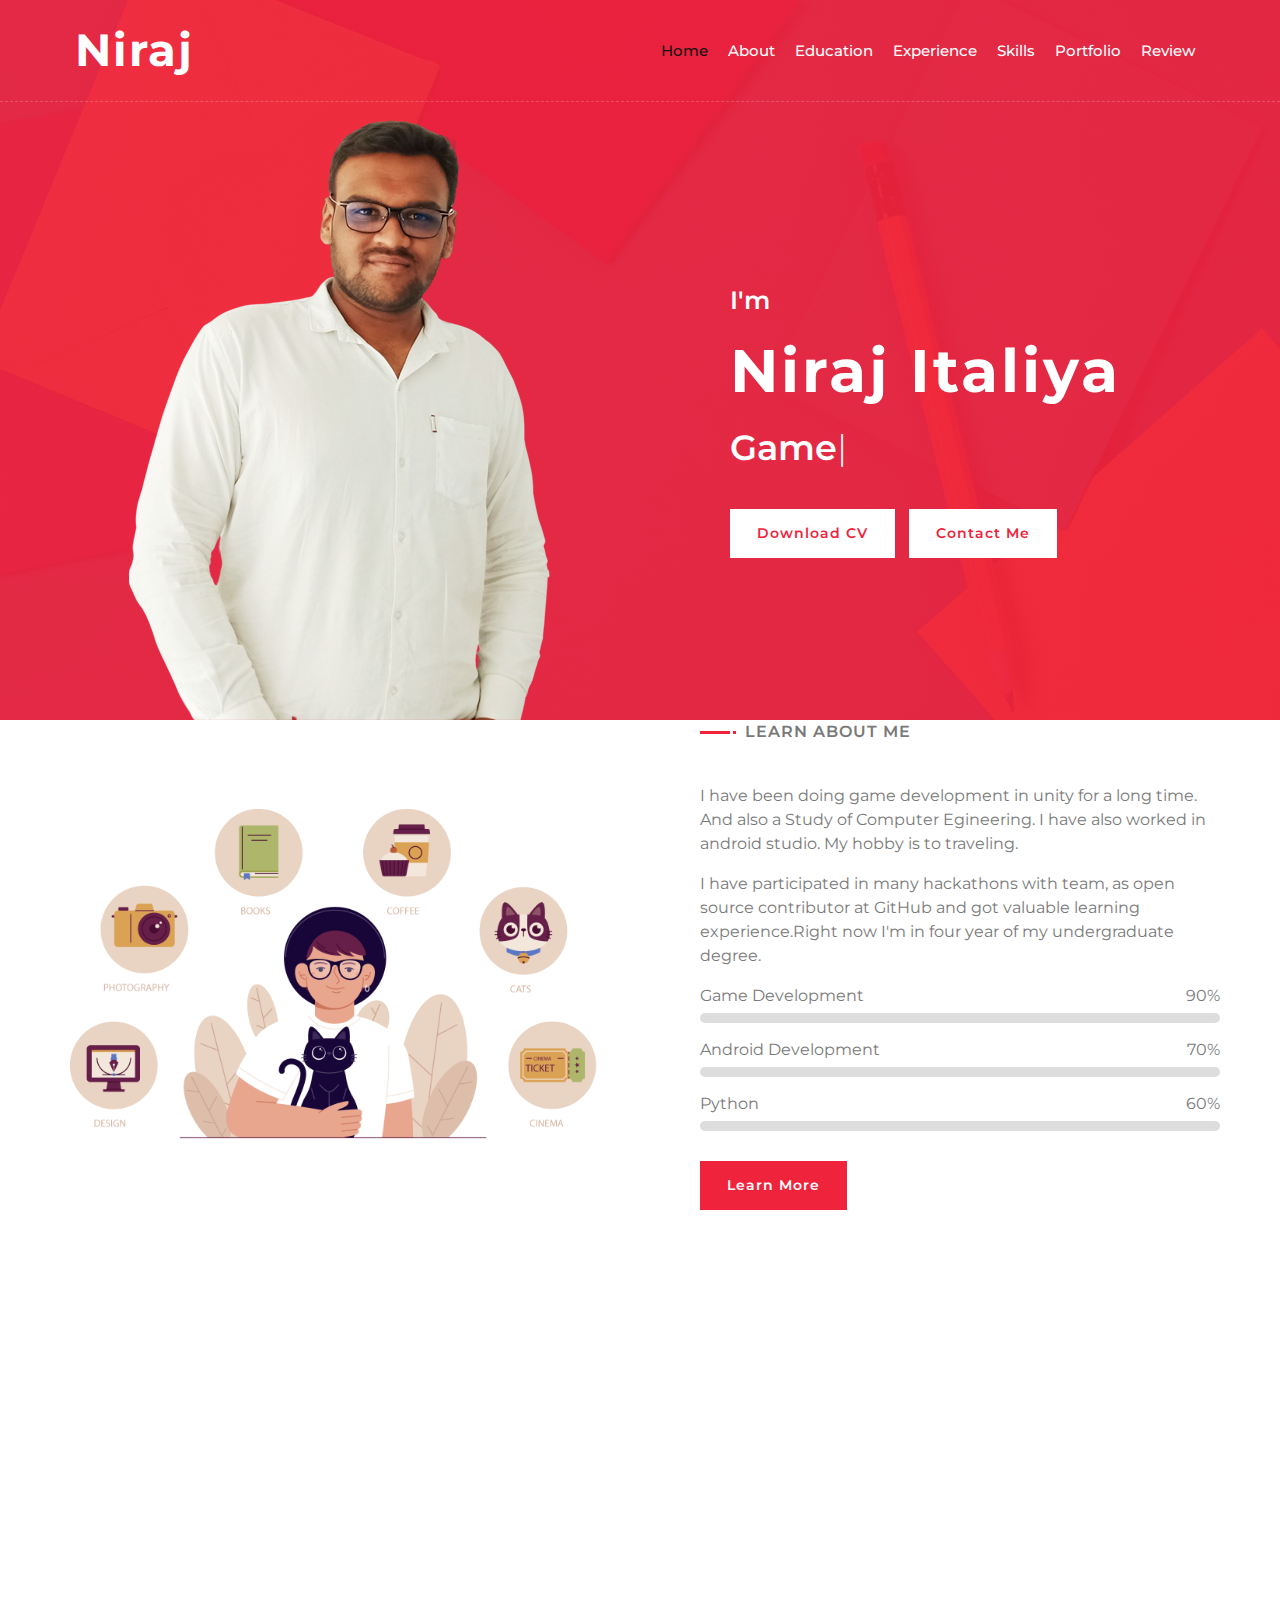
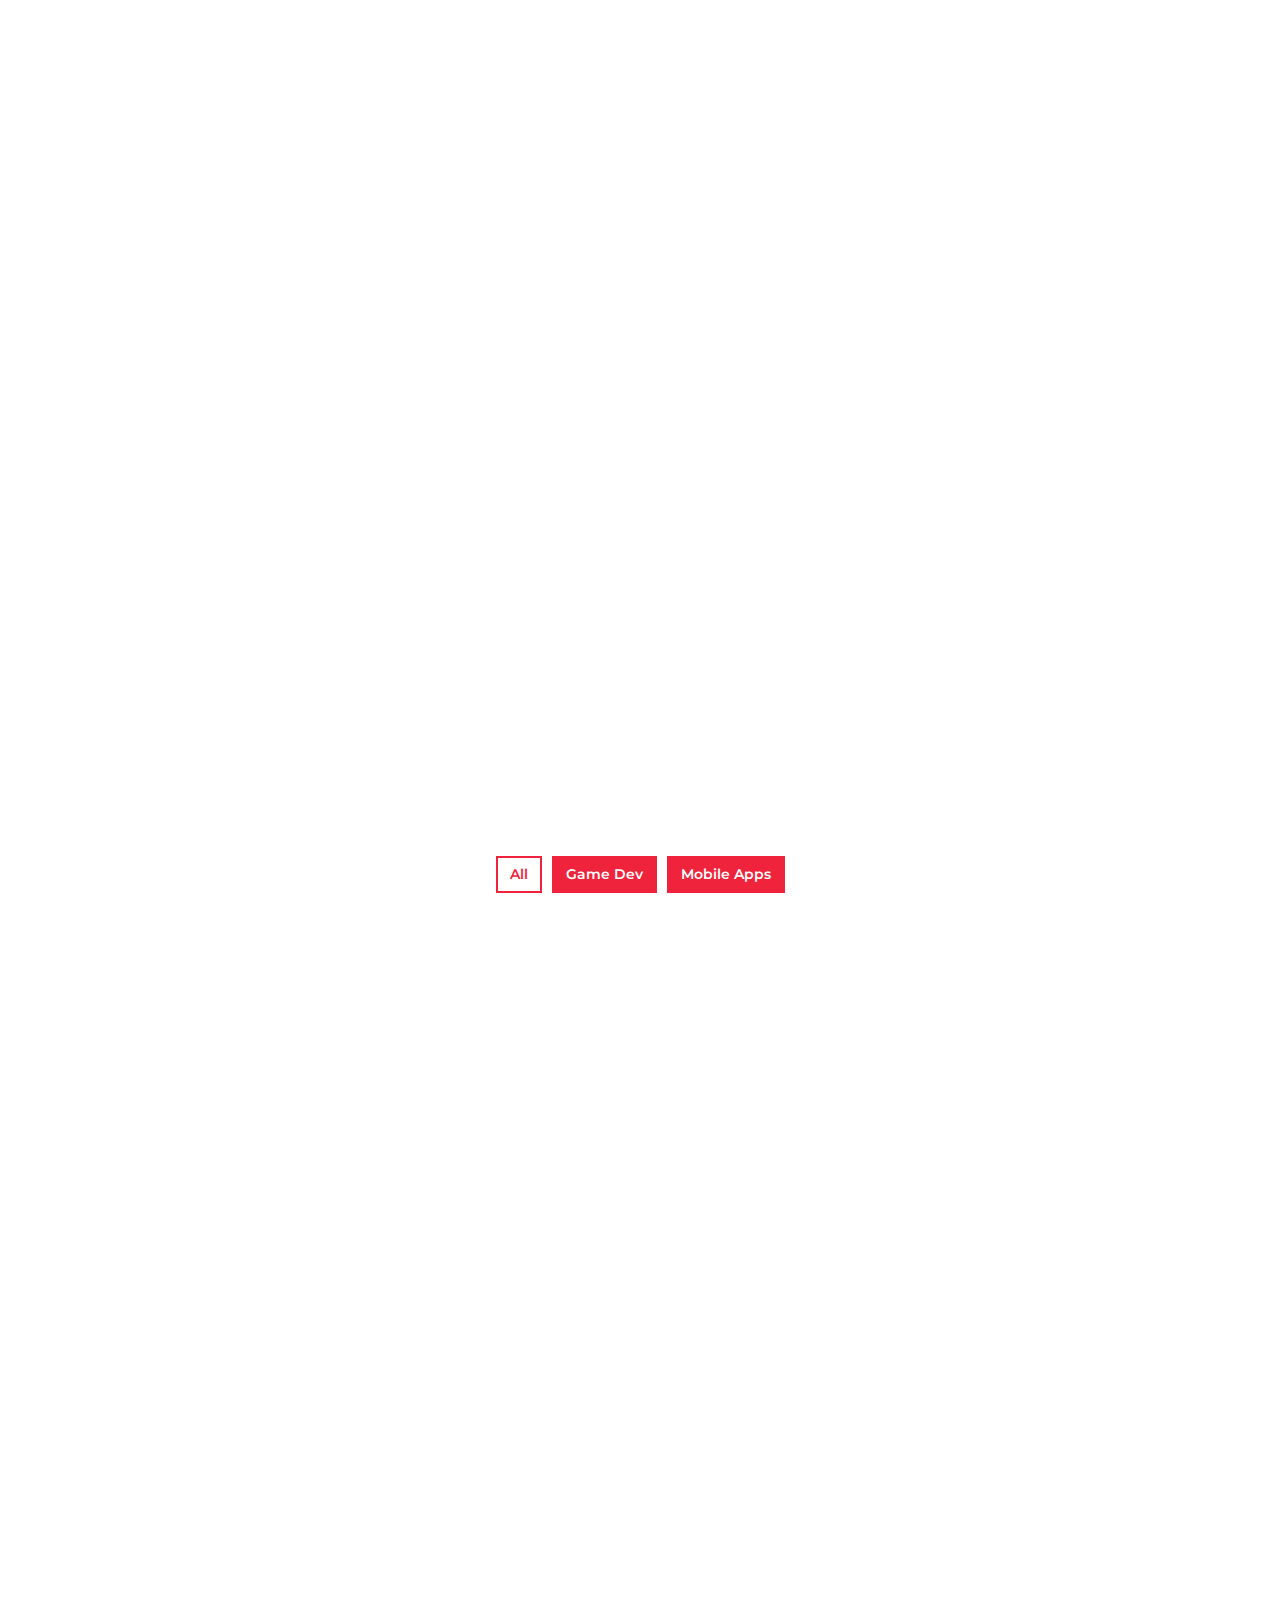
==== commit e0345d88: "Connect Game Add" ====
--- a/index.html
+++ b/index.html
@@ -121,7 +121,7 @@
                                     <div class="progress-bar" role="progressbar" aria-valuenow="60" aria-valuemin="0" aria-valuemax="100"></div>
                                 </div>
                             </div>
-                            <a class="btn" href="">Learn More</a>
+                            <a class="btn" href="#price" >Learn More</a>
                         </div>
                     </div>
                 </div>
@@ -131,68 +131,72 @@
         
         
          <!-- Service Start -->
-       <!--  <div class="service" id="service">
+     <div class="service" id="service">
             <div class="container">
                 <div class="section-header text-center wow zoomIn" data-wow-delay="0.1s">
                     <p>What I do</p>
-                    <h2>Awesome Quality Services</h2>
+                    <h2>Professional Skills</h2>
                 </div>
                 <div class="row">
                     <div class="col-lg-6 wow fadeInUp" data-wow-delay="0.0s">
                         <div class="service-item">
                             <div class="service-icon">
-                                <i class="fa fa-laptop"></i>
+                                <i class="fa fa-gamepad"></i>
                             </div>
                             <div class="service-text">
-                                <h3>Web Design</h3>
-                                <p>
-                                    Lorem ipsum dolor sit amet elit. Phase nec preti mi. Curabi facilis ornare velit non
-                                </p>
-                            </div>
-                        </div>
-                    </div>
+                                <h3>Game Development</h3>
+                                <p>
+                                    I Design and Develop games using Unity Engine. I have also worked in Unity With Google AdMob and More Advertisement Platforms.
+                                </p>
+                            </div>
+                        </div>
+                    </div>
+                    <div class="col-lg-6 wow fadeInUp" data-wow-delay="0.4s">
+                        <div class="service-item">
+                            <div class="service-icon">
+                                <i class="fab fa-android"></i>
+                            </div>
+                            <div class="service-text">
+                                <h3>Apps Development</h3>
+                                <p>
+                                 I Design and Develop apps using Android Studio. I have also worked in Android Studio With Google AdMob.
+                                </p>
+                            </div>
+                        </div>
+                    </div>
+
+                    <div class="col-lg-6 wow fadeInUp" data-wow-delay="0.6s">
+                        <div class="service-item">
+                            <div class="service-icon">
+                                <i class="fa fa-code"></i>
+                            </div>
+                            <div class="service-text">
+                                <h3>Data Structures and Algorithm</h3>
+                                <p>
+                                    I slove problems using Data Structures and Algorithms.
+                                </p>
+                            </div>
+                        </div>
+                    </div>
+
                     <div class="col-lg-6 wow fadeInUp" data-wow-delay="0.2s">
                         <div class="service-item">
                             <div class="service-icon">
                                 <i class="fa fa-laptop-code"></i>
                             </div>
                             <div class="service-text">
-                                <h3>Web Development</h3>
-                                <p>
-                                    Lorem ipsum dolor sit amet elit. Phase nec preti mi. Curabi facilis ornare velit non
-                                </p>
-                            </div>
-                        </div>
-                    </div>
-                    <div class="col-lg-6 wow fadeInUp" data-wow-delay="0.4s">
-                        <div class="service-item">
-                            <div class="service-icon">
-                                <i class="fab fa-android"></i>
-                            </div>
-                            <div class="service-text">
-                                <h3>Apps Design</h3>
-                                <p>
-                                    Lorem ipsum dolor sit amet elit. Phase nec preti mi. Curabi facilis ornare velit non
-                                </p>
-                            </div>
-                        </div>
-                    </div>
-                    <div class="col-lg-6 wow fadeInUp" data-wow-delay="0.6s">
-                        <div class="service-item">
-                            <div class="service-icon">
-                                <i class="fab fa-apple"></i>
-                            </div>
-                            <div class="service-text">
-                                <h3>Apps Development</h3>
-                                <p>
-                                    Lorem ipsum dolor sit amet elit. Phase nec preti mi. Curabi facilis ornare velit non
-                                </p>
-                            </div>
-                        </div>
-                    </div>
-                </div>
-            </div>
-        </div> -->
+                                <h3>Python</h3>
+                                <p>
+                                    I slove problems using Python and Created Some SoftWare using Python.
+                                </p>
+                            </div>
+                        </div>
+                    </div>
+                 
+                    
+                </div>
+            </div>
+        </div> 
         <!-- Service End -->
         
            <!-- Education Start -->
@@ -228,7 +232,7 @@
                     <div class="timeline-item left wow slideInLeft" data-wow-delay="0.1s">
                         <div class="timeline-text">
                            
-                            <h2>B.E. (Copmputer Engineering)</h2>
+                            <h2>B.E. (Computer Engineering)*</h2>
                             <h4> 8.5 CPI </h4>
                             <p>
                                 Government Engineering College , Gandhinagar
@@ -460,14 +464,14 @@
                             </div>
                         </div>
                     </div>
-                    <div class="col-lg-4 col-md-6 col-sm-12 portfolio-item filter-2 wow fadeInUp" data-wow-delay="0.8s">
+                    <div class="col-lg-4 col-md-6 col-sm-12 portfolio-item filter-1 wow fadeInUp" data-wow-delay="0.8s">
                         <div class="portfolio-wrap">
                             <div class="portfolio-img">
-                                <img src="img/portfolio-5.jpg" alt="Image">
+                                <img src="Games/Join Line 248/img/icon.png" alt="Image">
                             </div>
                             <div class="portfolio-text">
-                                <h3>Social Mobile Apps</h3>
-                                <a class="btn" href="img/portfolio-5.jpg" data-lightbox="portfolio">+</a>
+                                <h3>Connected Line 2048</h3>
+                                <a class="btn" href="Games/Join Line 248/index.html">+</a>
                             </div>
                         </div>
                     </div>
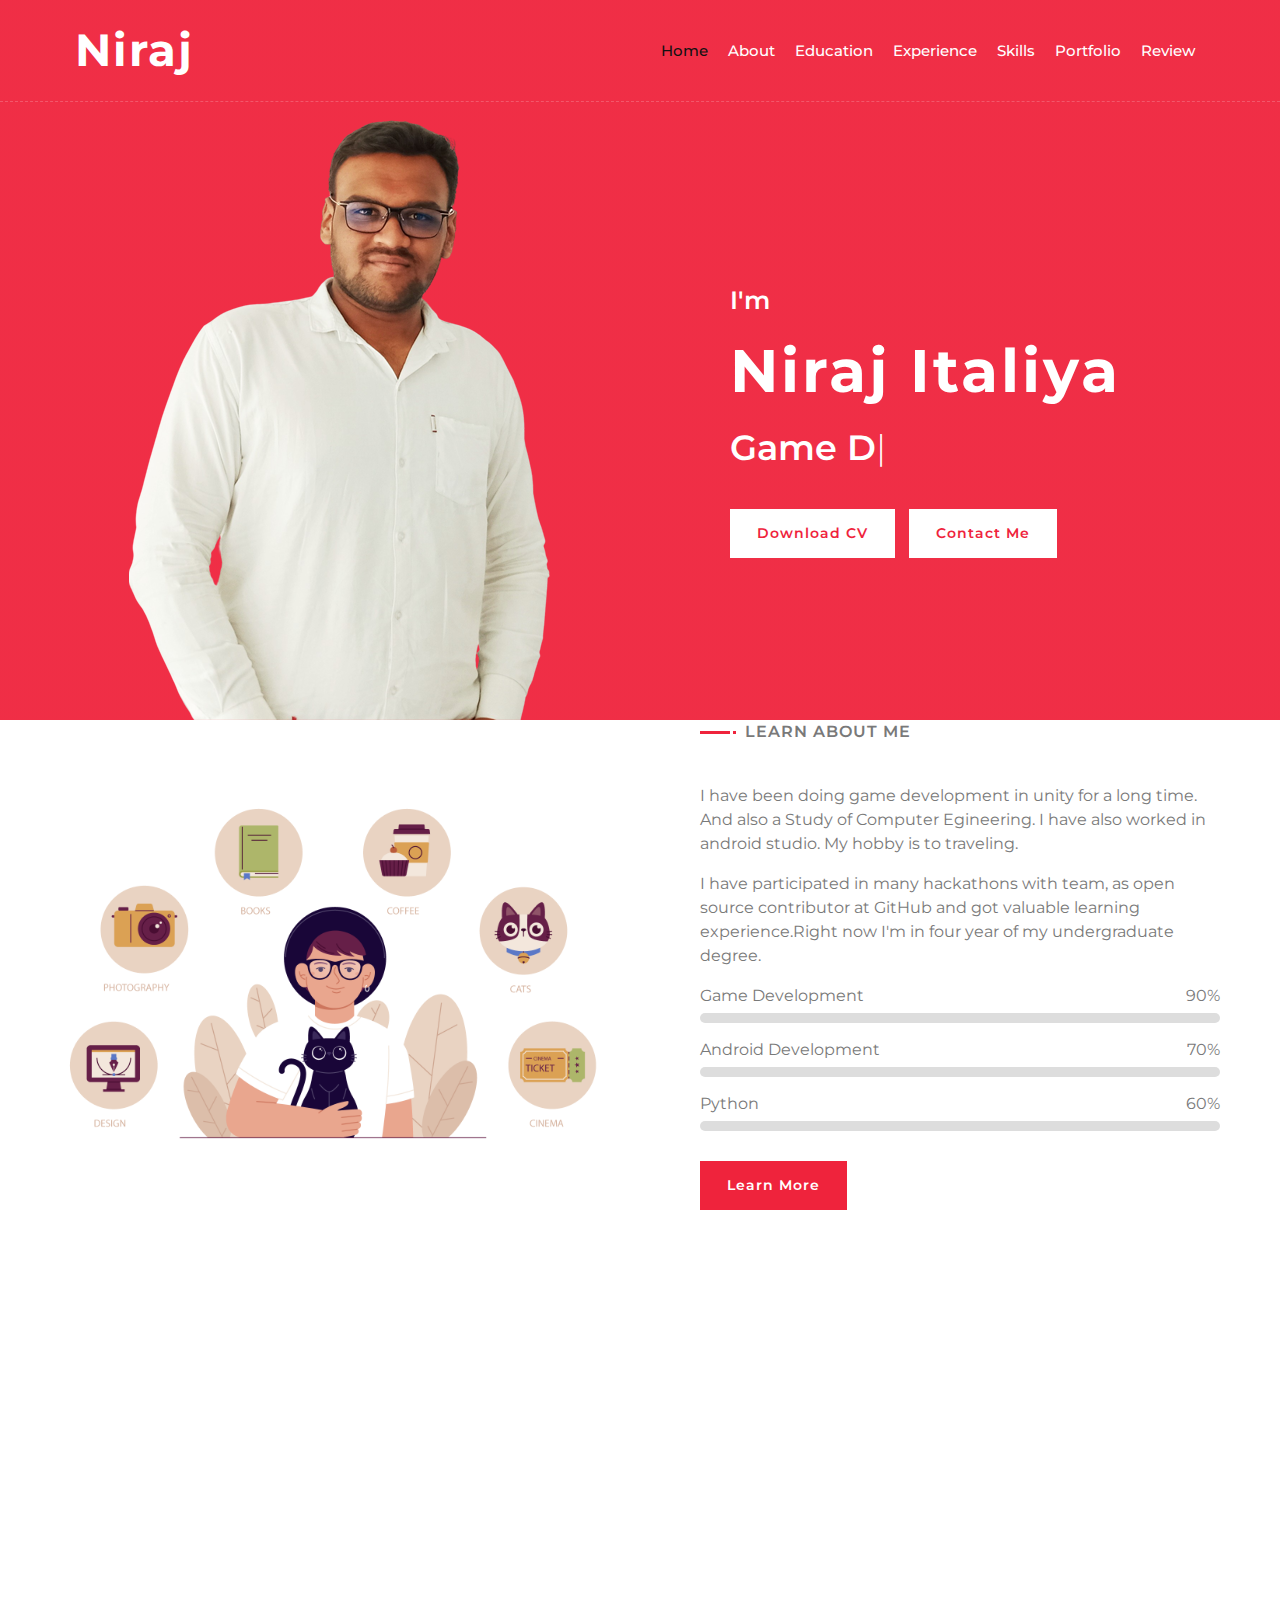
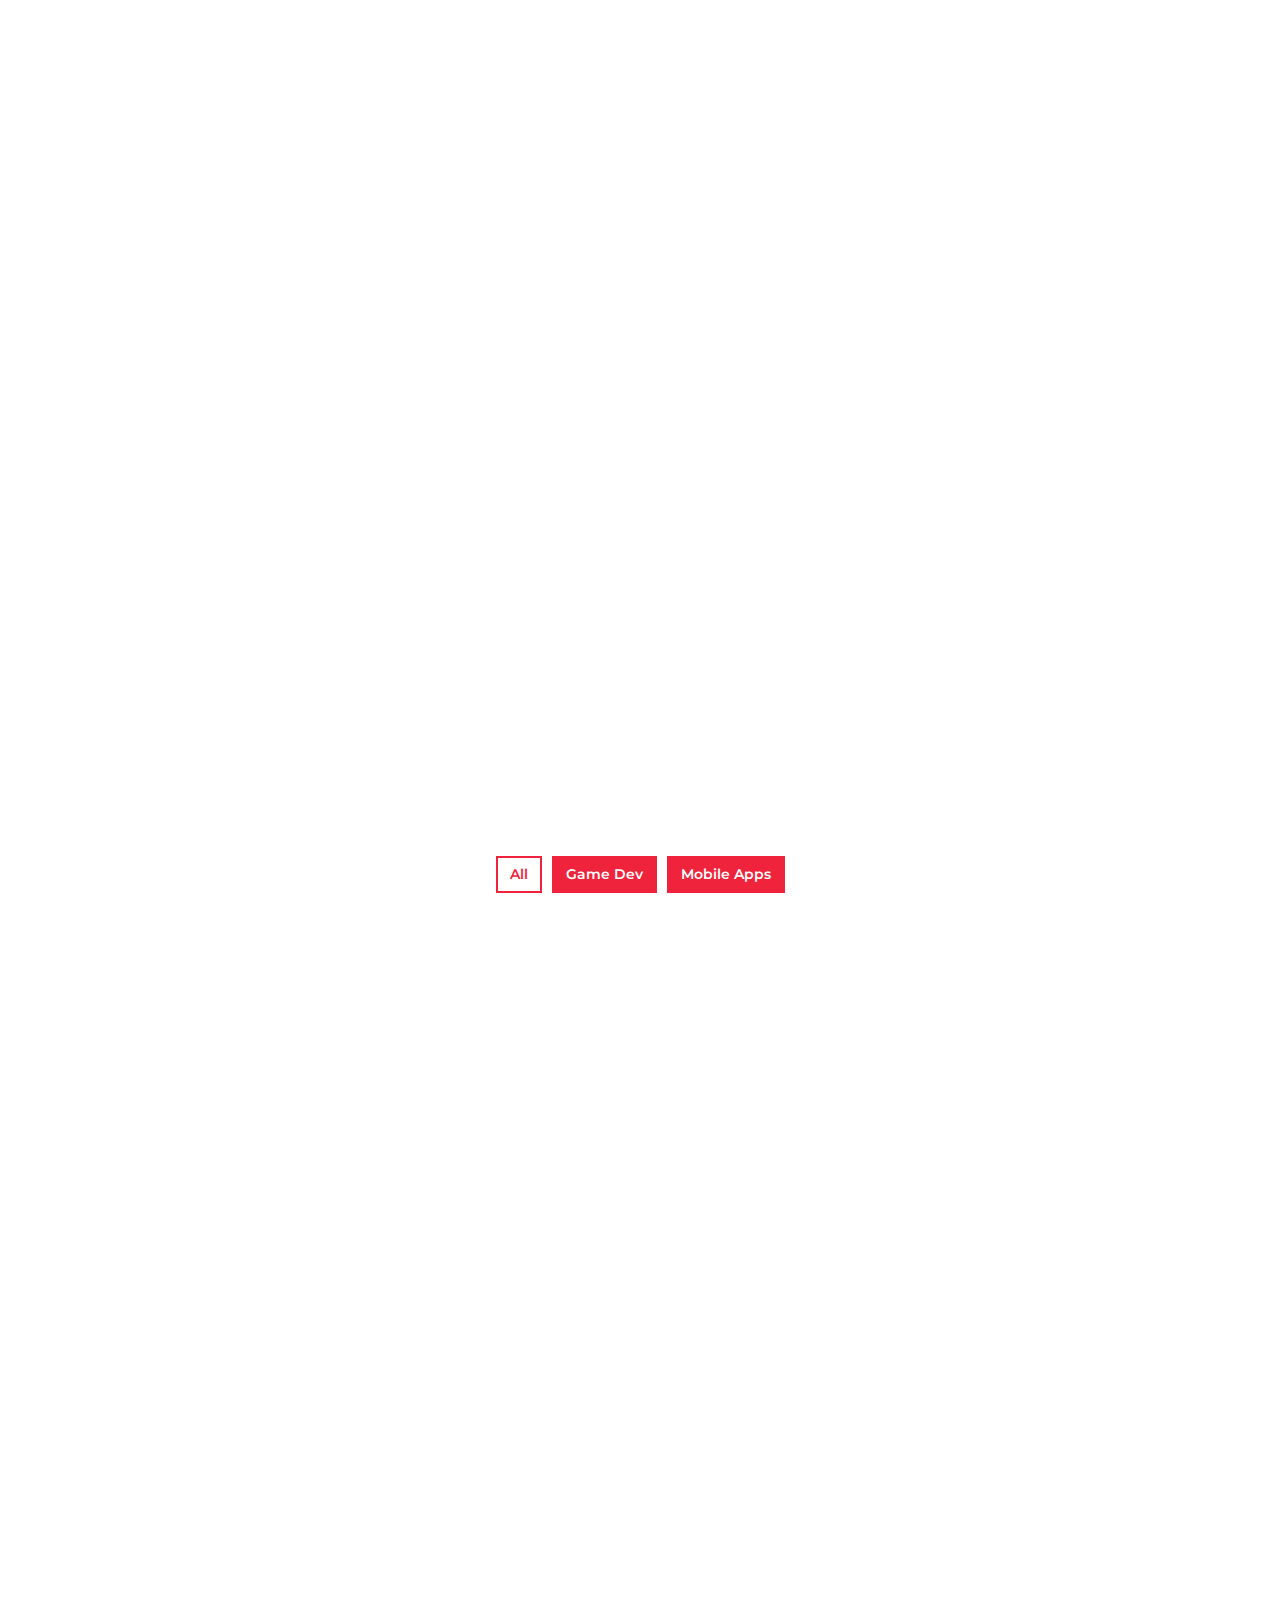
==== commit d9ee963b: "some games add" ====
--- a/index.html
+++ b/index.html
@@ -475,14 +475,37 @@
                             </div>
                         </div>
                     </div>
-                    <div class="col-lg-4 col-md-6 col-sm-12 portfolio-item filter-2 wow fadeInUp" data-wow-delay="1s">
+                    <div class="col-lg-4 col-md-6 col-sm-12 portfolio-item filter-1 wow fadeInUp" data-wow-delay="1s">
                         <div class="portfolio-wrap">
                             <div class="portfolio-img">
-                                <img src="img/portfolio-6.jpg" alt="Image">
+                                <img src="Games/Water Sorting Color Puzzle/icon.png" alt="Image">
                             </div>
                             <div class="portfolio-text">
-                                <h3>Company Website</h3>
-                                <a class="btn" href="img/portfolio-6.jpg" data-lightbox="portfolio">+</a>
+                                <h3>Water Sorting Color Puzzle</h3>
+                                <a class="btn" href="https://play.google.com/store/apps/details?id=com.vgames.colorsorting">+</a>
+                            </div>
+                        </div>
+                    </div>
+                 
+                    <div class="col-lg-4 col-md-6 col-sm-12 portfolio-item filter-1 wow fadeInUp" data-wow-delay="1s">
+                        <div class="portfolio-wrap">
+                            <div class="portfolio-img">
+                                <img src="Games/Flower Romance/icon.png" alt="Image">
+                            </div>
+                            <div class="portfolio-text">
+                                <h3>Flower Romance</h3>
+                                <a class="btn" href="https://play.google.com/store/apps/details?id=com.gigantrix.flowerromance">+</a>
+                            </div>
+                        </div>
+                    </div>
+                    <div class="col-lg-4 col-md-6 col-sm-12 portfolio-item filter-1 wow fadeInUp" data-wow-delay="1s">
+                        <div class="portfolio-wrap">
+                            <div class="portfolio-img">
+                                <img src="Games/Traffic Pin/icon.png" alt="Image">
+                            </div>
+                            <div class="portfolio-text">
+                                <h3>Traffic Pin</h3>
+                                <a class="btn" href="https://play.google.com/store/apps/details?id=com.gigantrix.trafficpin"> +</a>
                             </div>
                         </div>
                     </div>
@@ -728,7 +751,7 @@
         
         
         <!-- Contact Start -->
-       <!--  <div class="contact wow fadeInUp" data-wow-delay="0.1s" id="contact">
+       <div class="contact wow fadeInUp" data-wow-delay="0.1s" id="contact">
             <div class="container-fluid">
                 <div class="container">
                     <div class="row align-items-center">
@@ -762,7 +785,7 @@
                     </div>
                 </div>
             </div>
-        </div>-->
+        </div>
         <!-- Contact End -->
 
 
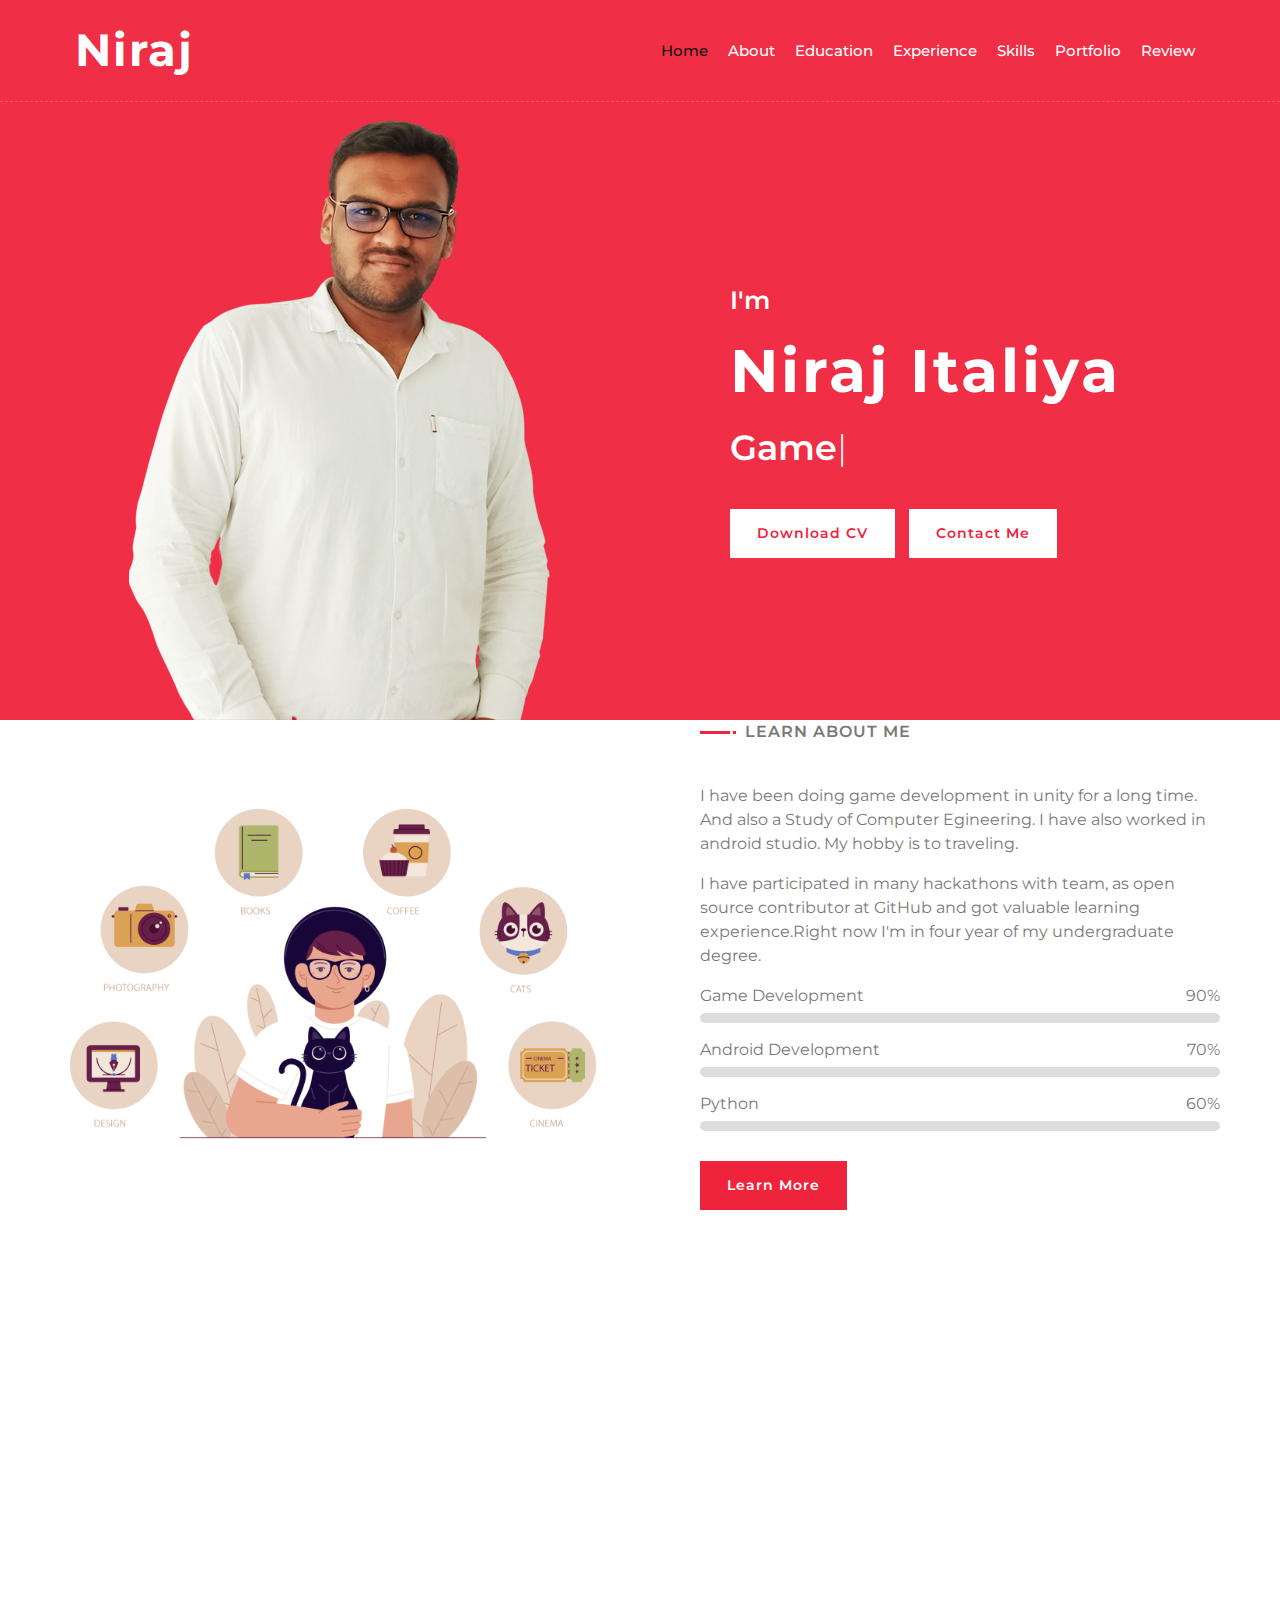
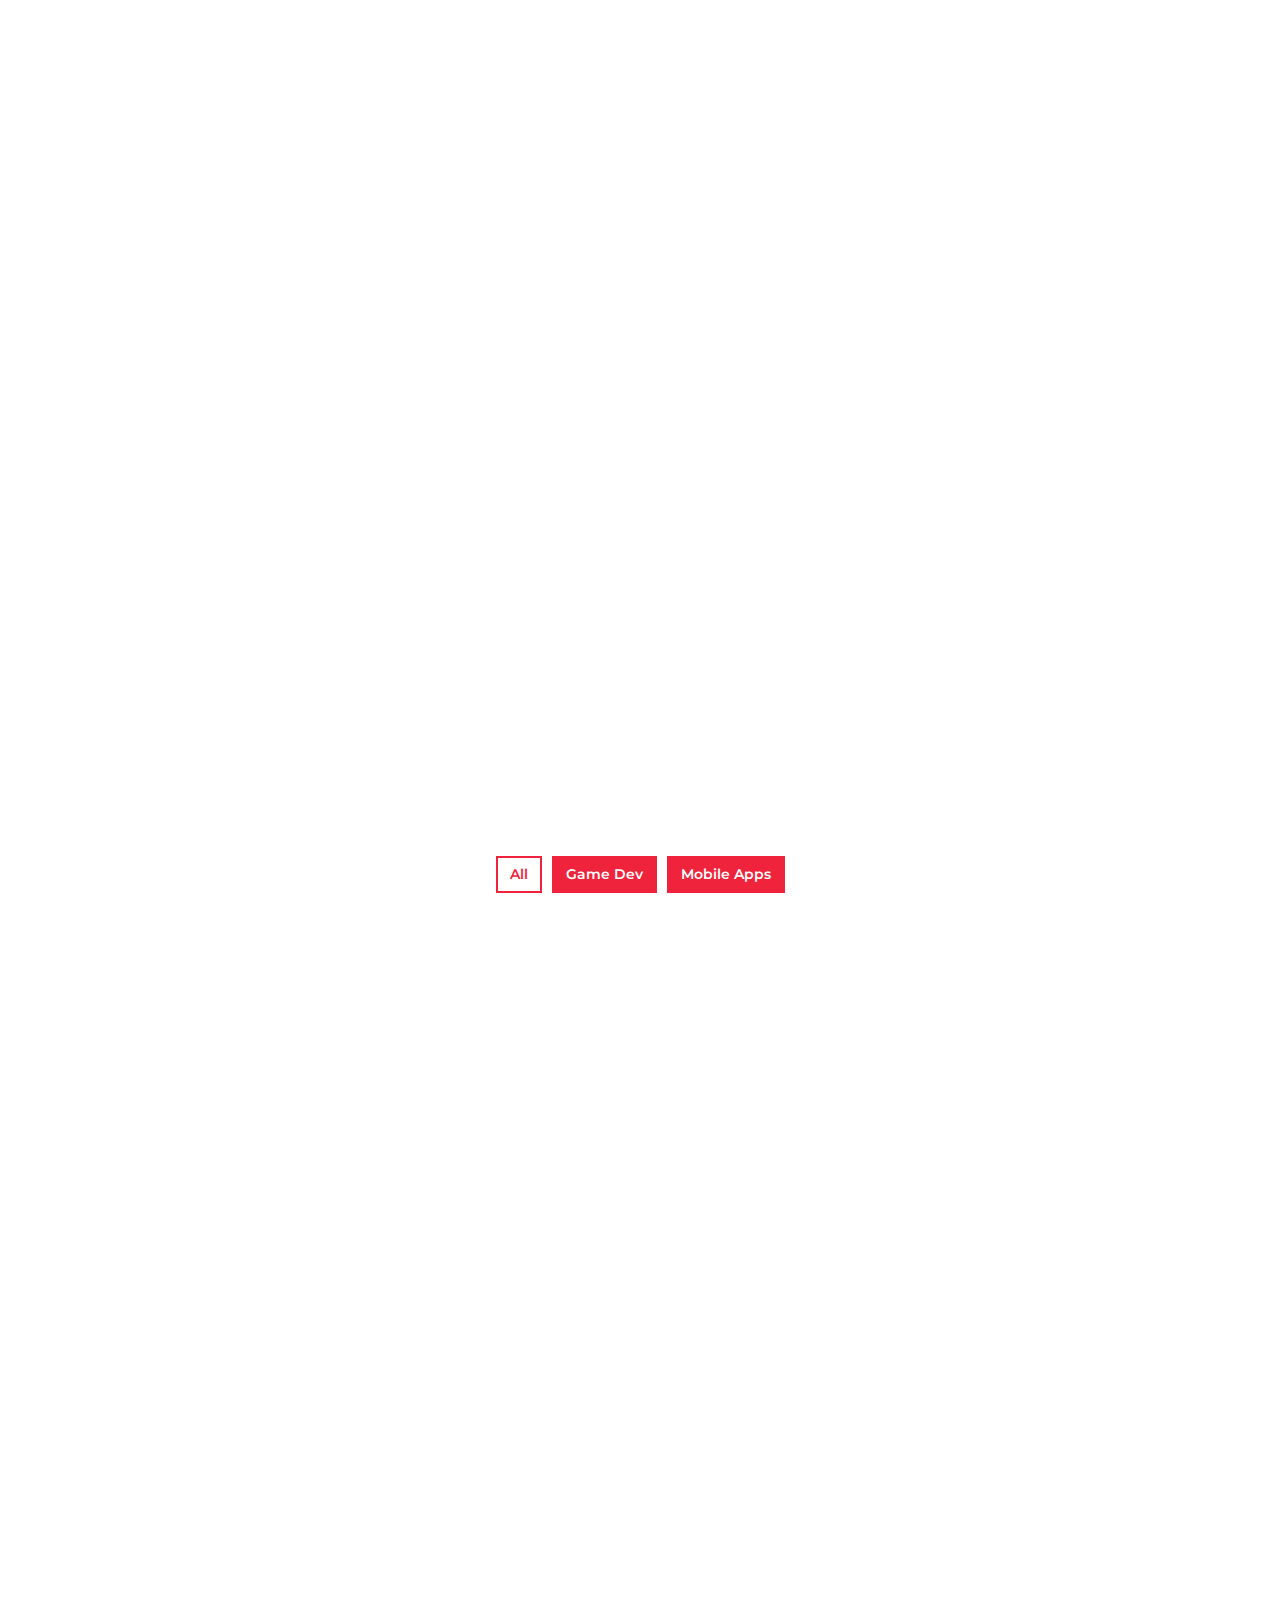
==== commit 70e56261: "some change" ====
--- a/index.html
+++ b/index.html
@@ -751,7 +751,7 @@
         
         
         <!-- Contact Start -->
-       <div class="contact wow fadeInUp" data-wow-delay="0.1s" id="contact">
+       <!--  <div class="contact wow fadeInUp" data-wow-delay="0.1s" id="contact">
             <div class="container-fluid">
                 <div class="container">
                     <div class="row align-items-center">
@@ -785,7 +785,7 @@
                     </div>
                 </div>
             </div>
-        </div>
+        </div> -->
         <!-- Contact End -->
 
 
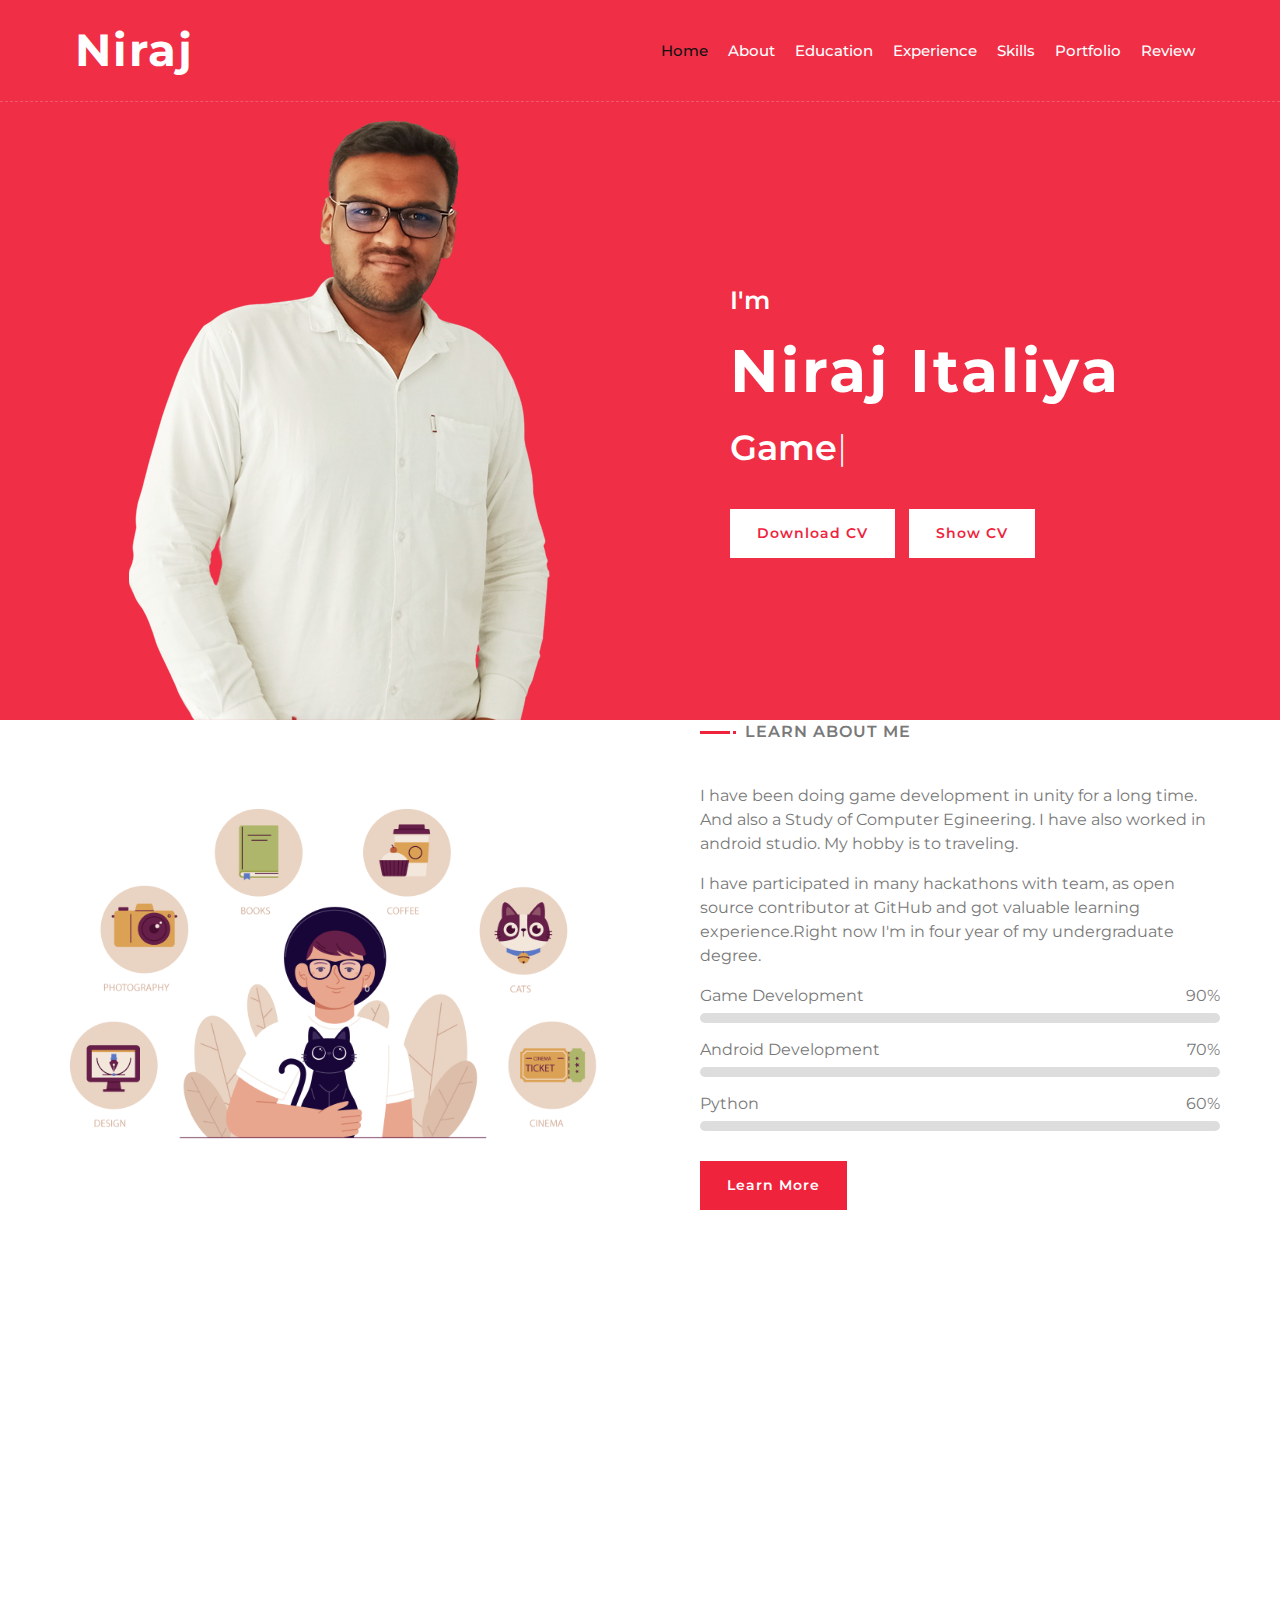
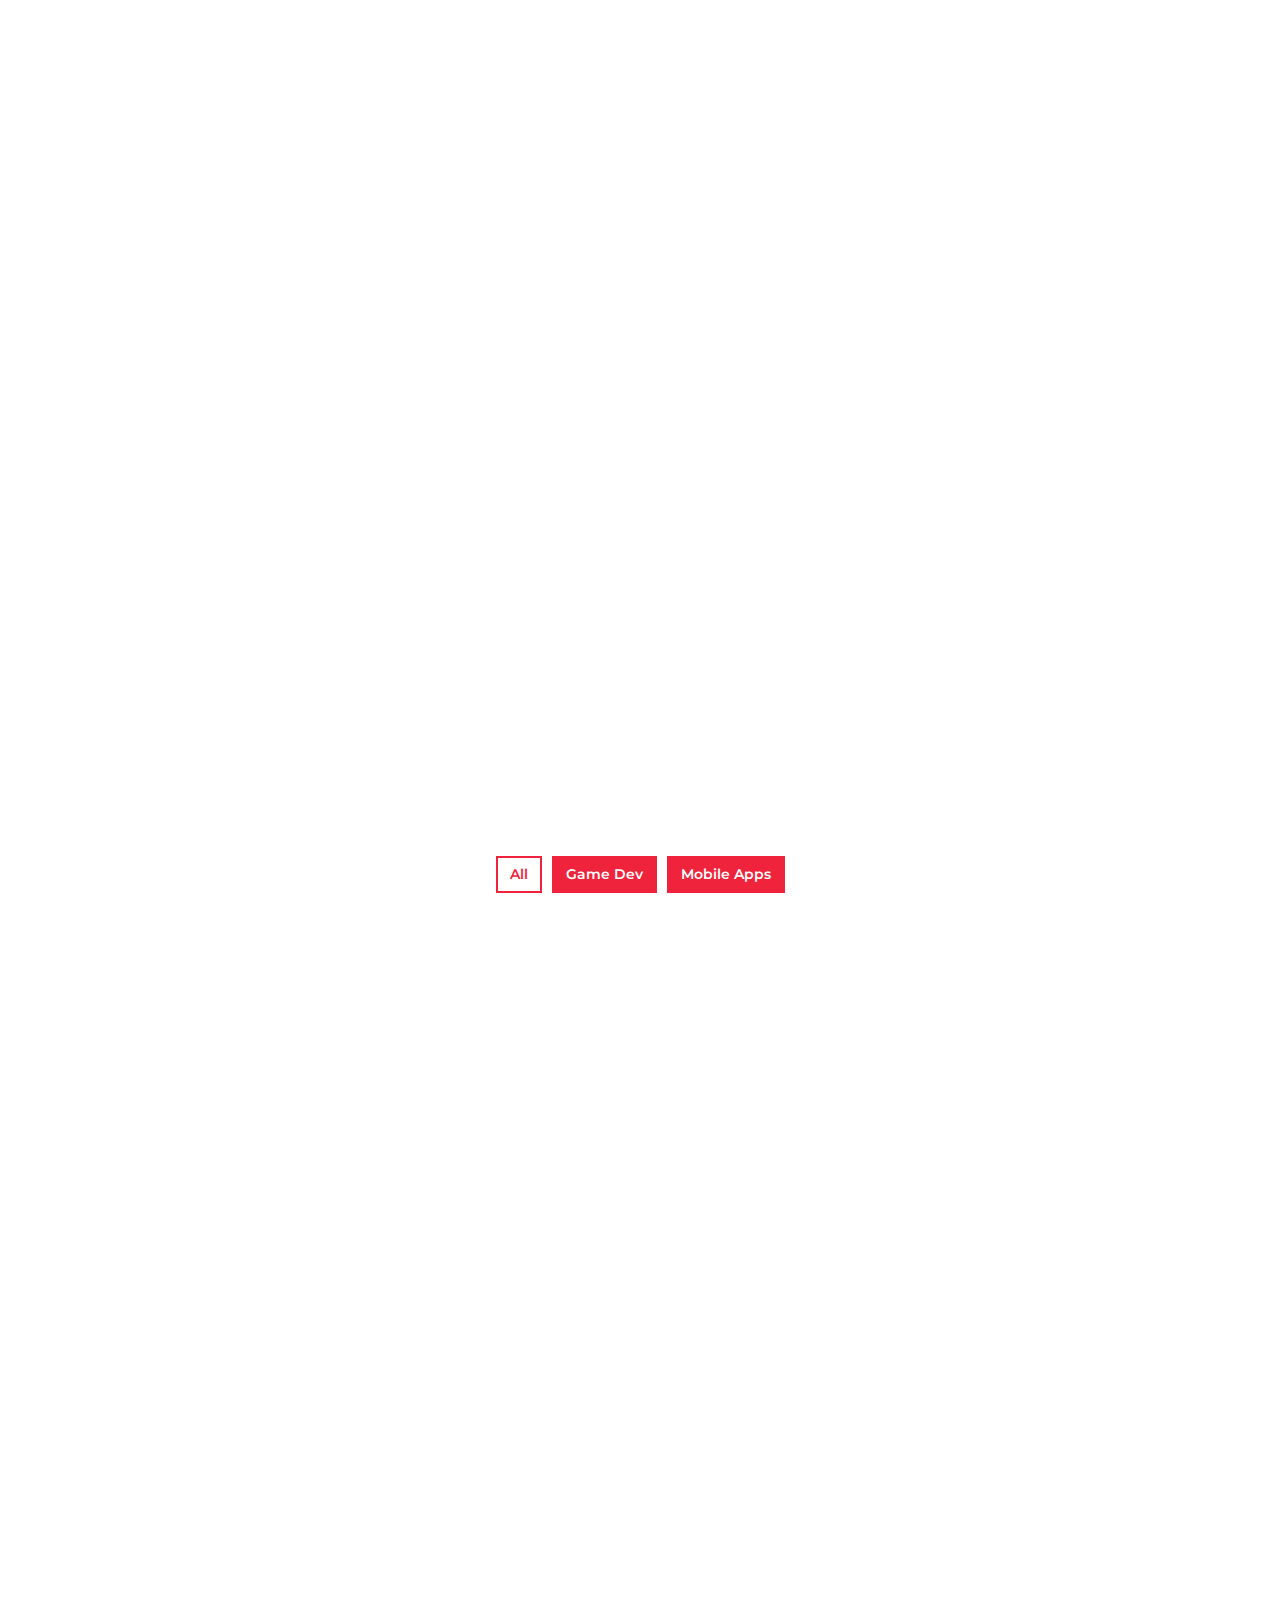
==== commit 06c35f93: "finally add link cv" ====
--- a/index.html
+++ b/index.html
@@ -67,8 +67,8 @@
                                 <div class="typed-text">Game Developer, App Developer</div>
                             </div>
                             <div class="hero-btn">
-                                <a class="btn" href=""> Download CV </a>
-                                <a class="btn" href="">Contact Me</a>
+                                <a class="btn" href="https://github.com/NirajItaliya/portfolio/raw/main/resume/(Niraj%20Italiya).pdf"> Download CV </a>
+                                <a class="btn" href="https://github.com/NirajItaliya/portfolio/blob/main/resume/(Niraj%20Italiya).pdf">Show CV</a>
                             </div>
                         </div>
                     </div>
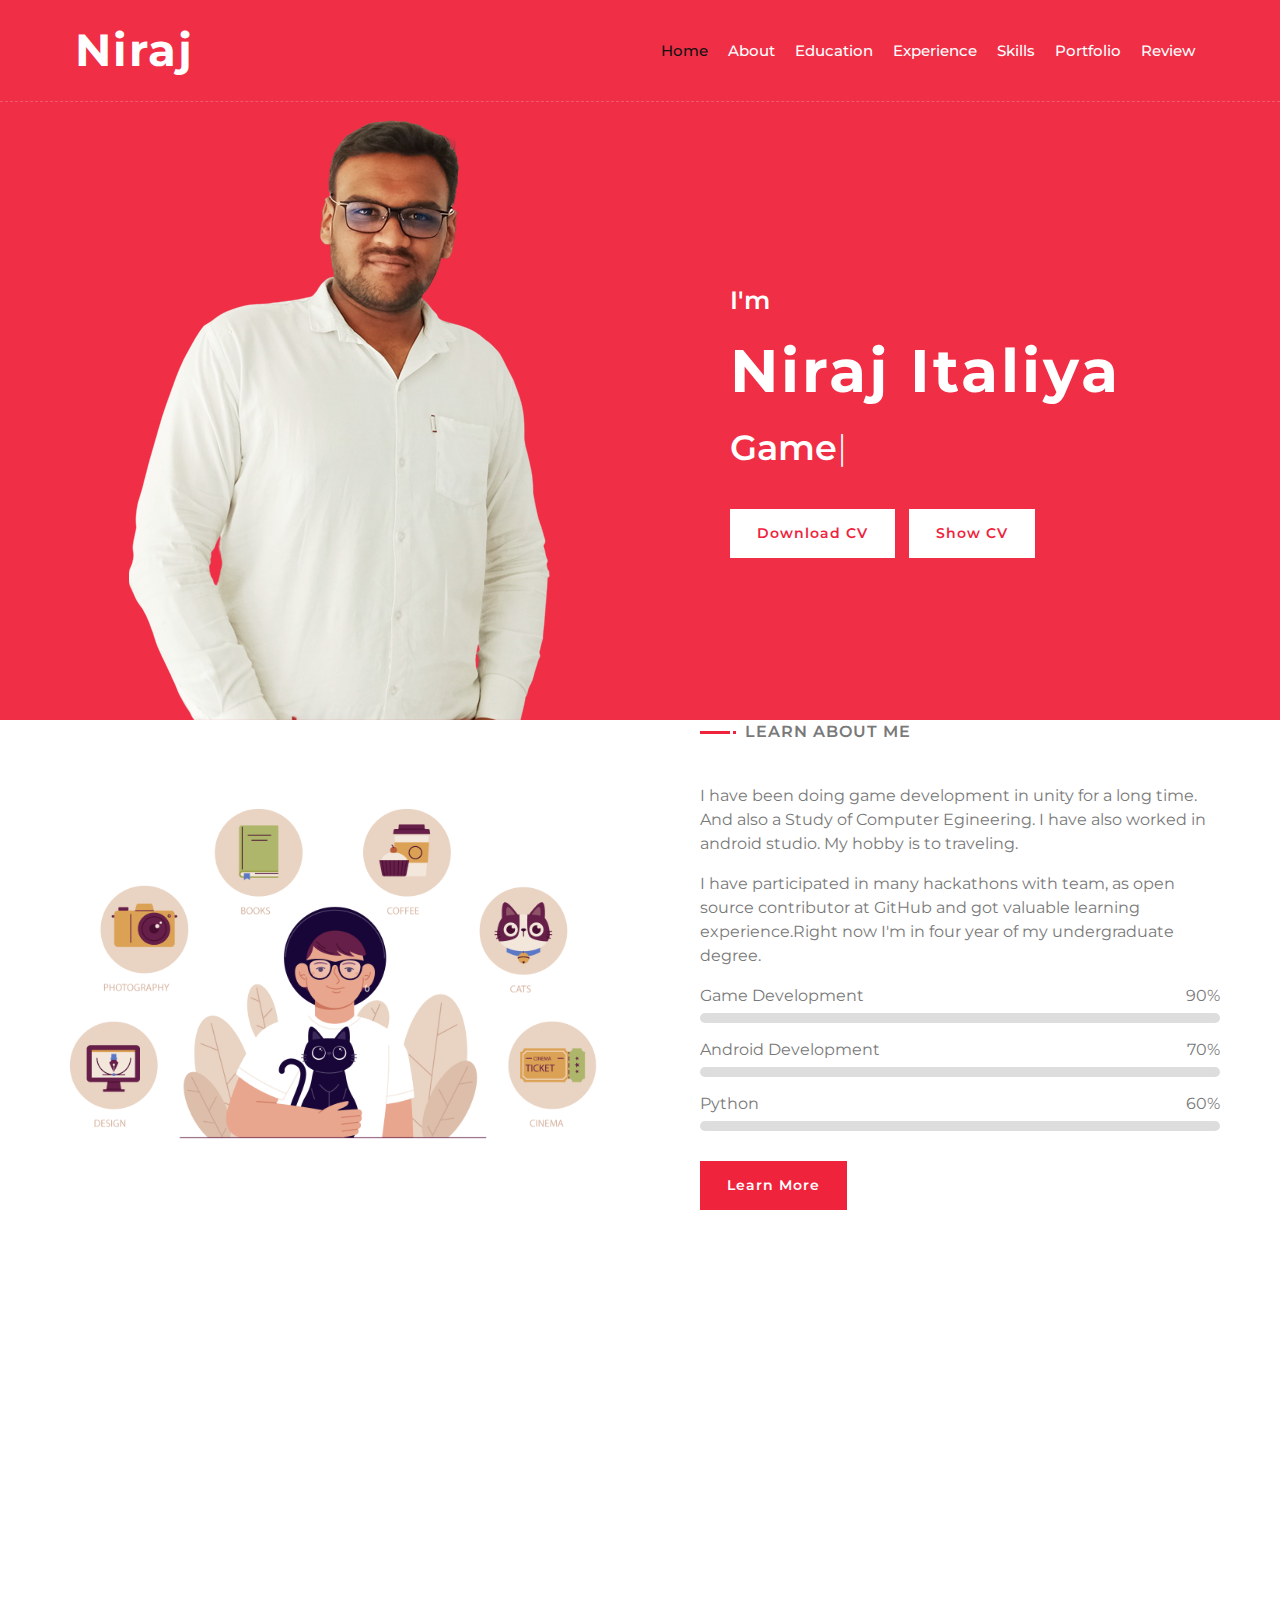
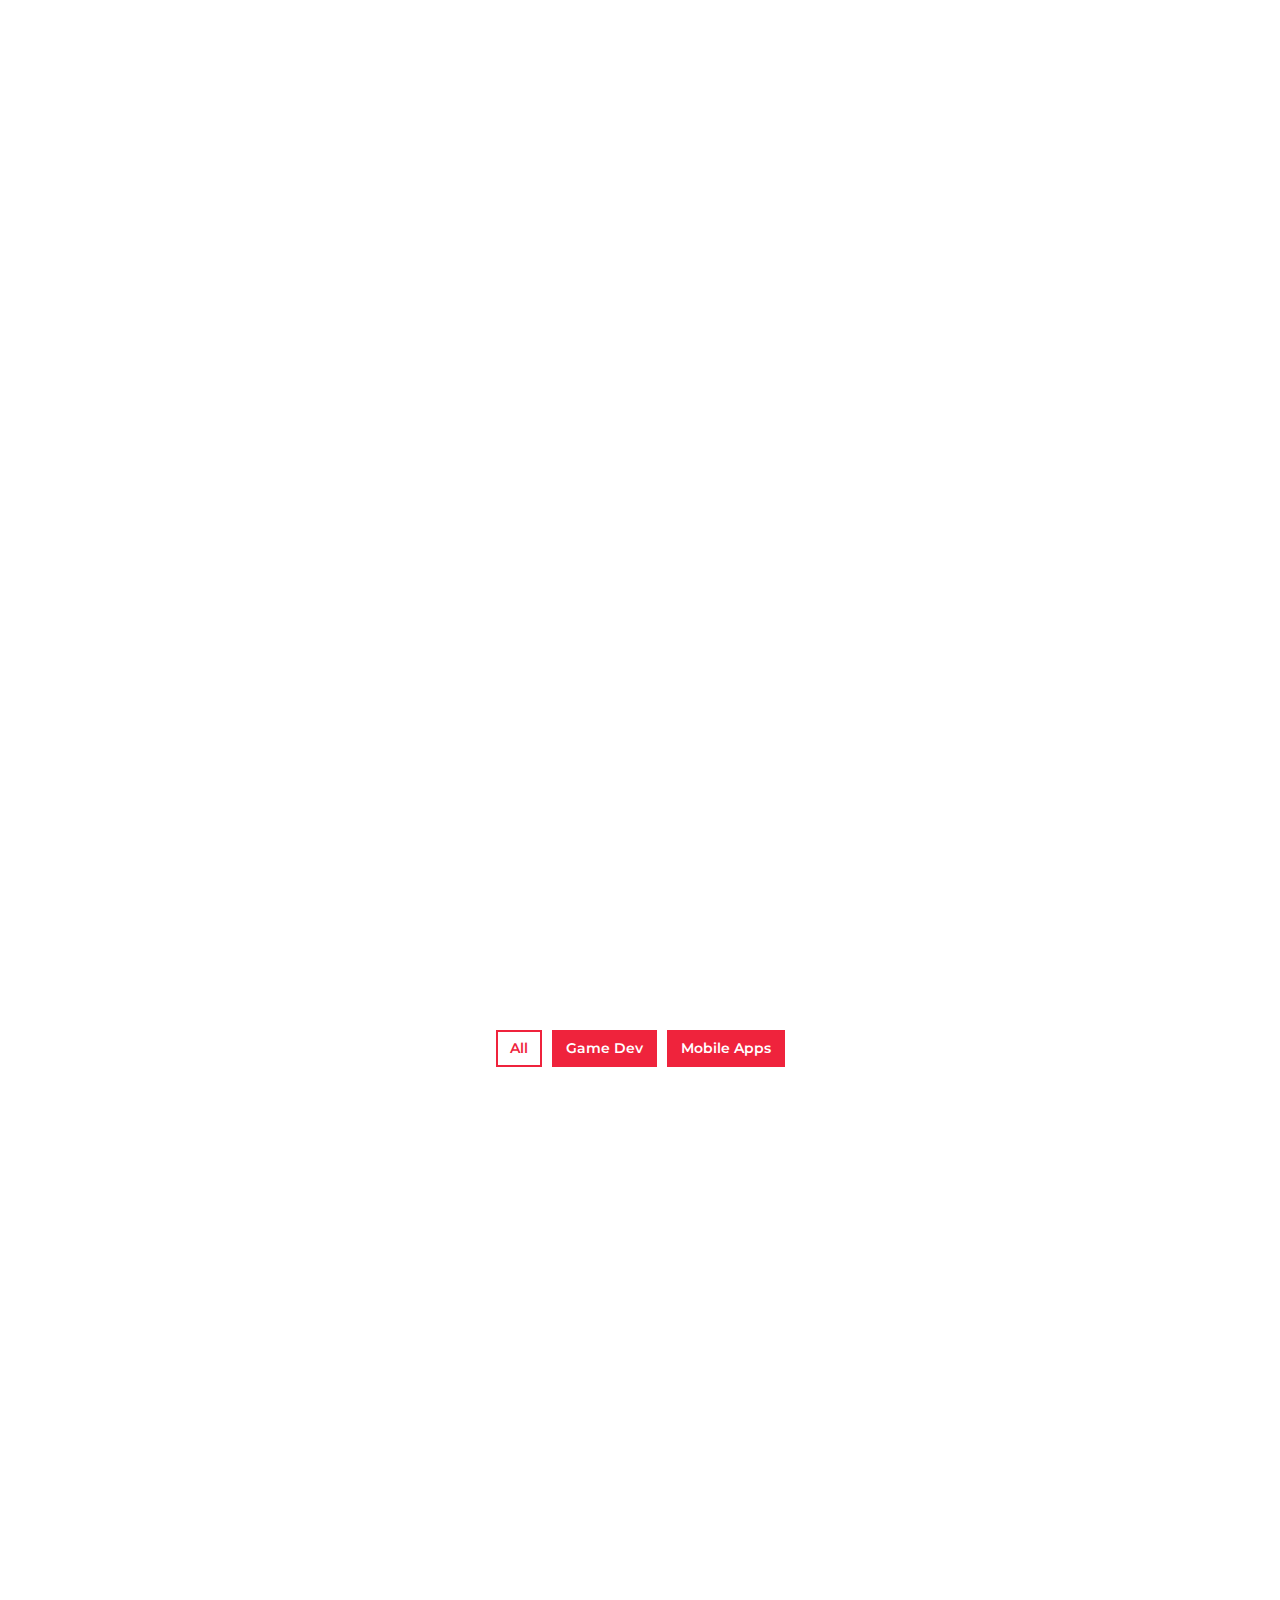
==== commit 1b669add: "resumes update" ====
--- a/index.html
+++ b/index.html
@@ -232,7 +232,7 @@
                     <div class="timeline-item left wow slideInLeft" data-wow-delay="0.1s">
                         <div class="timeline-text">
                            
-                            <h2>B.E. (Computer Engineering)*</h2>
+                            <h2>B.E. (Computer Engineering)</h2>
                             <h4> 8.5 CPI </h4>
                             <p>
                                 Government Engineering College , Gandhinagar
@@ -255,7 +255,7 @@
                 <div class="timeline">
                     <div class="timeline-item right wow slideInRight" data-wow-delay="0.1s">
                         <div class="timeline-text">
-                            <div class="timeline-date">1/2/2021  - 30/5/2022</div>
+                            <div class="timeline-date">1/2/2021  - 30/11/2022</div>
                             <h2>Game Developer</h2>
                             <h4>BVM InfoTech ,Surat </h4>
                             <p>
@@ -265,7 +265,21 @@
                     </div>
                   
                 </div>
-            </div>
+				 <div class="timeline">
+                    <div class="timeline-item left wow slideInLeft" data-wow-delay="0.1s">
+                        <div class="timeline-text">
+                            <div class="timeline-date">1/1/2023  - continuous</div>
+                            <h2>Game Developer</h2>
+                            <h4>Mousetap</h4>
+                            <p>
+                                I was creating games in Unity of Mousetap.
+                            </p>
+                        </div>
+                    </div>
+                  
+                </div>
+            </div>
+			
         </div>
         <!-- Job Experience End -->
          
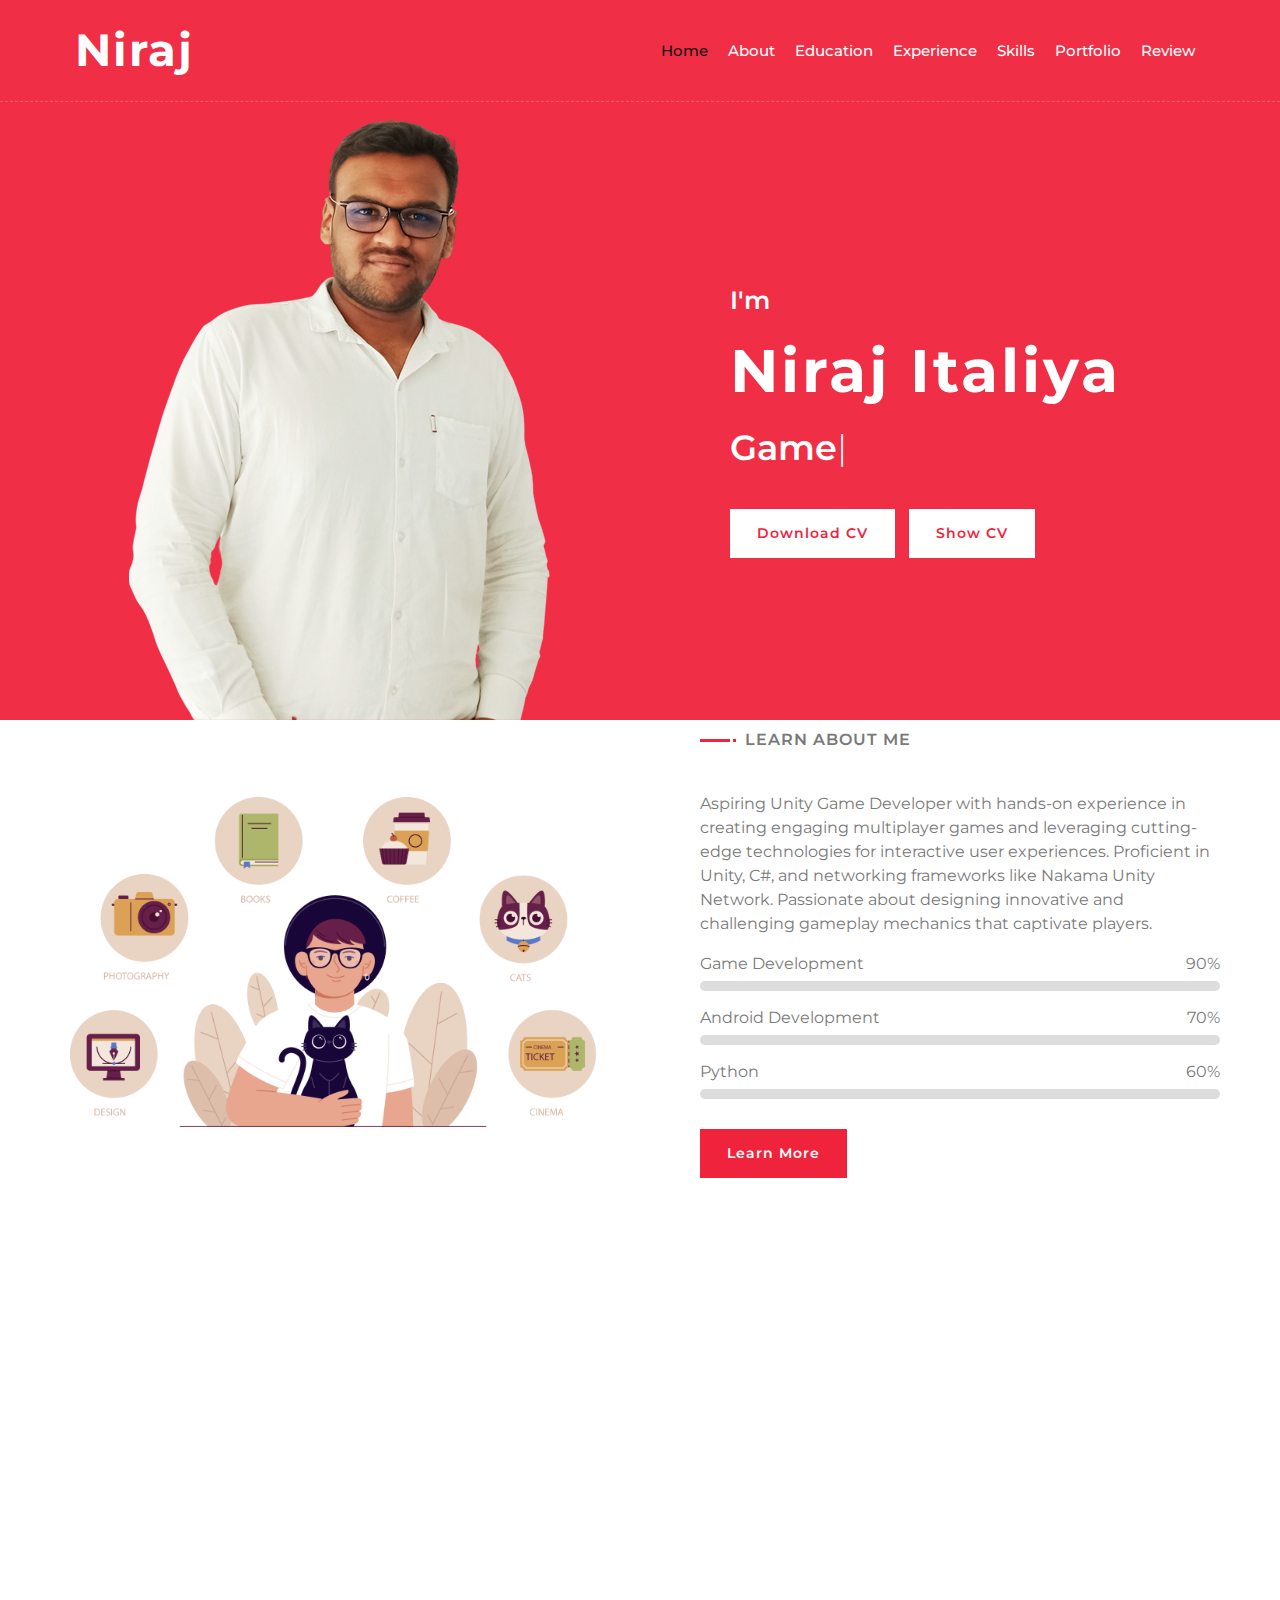
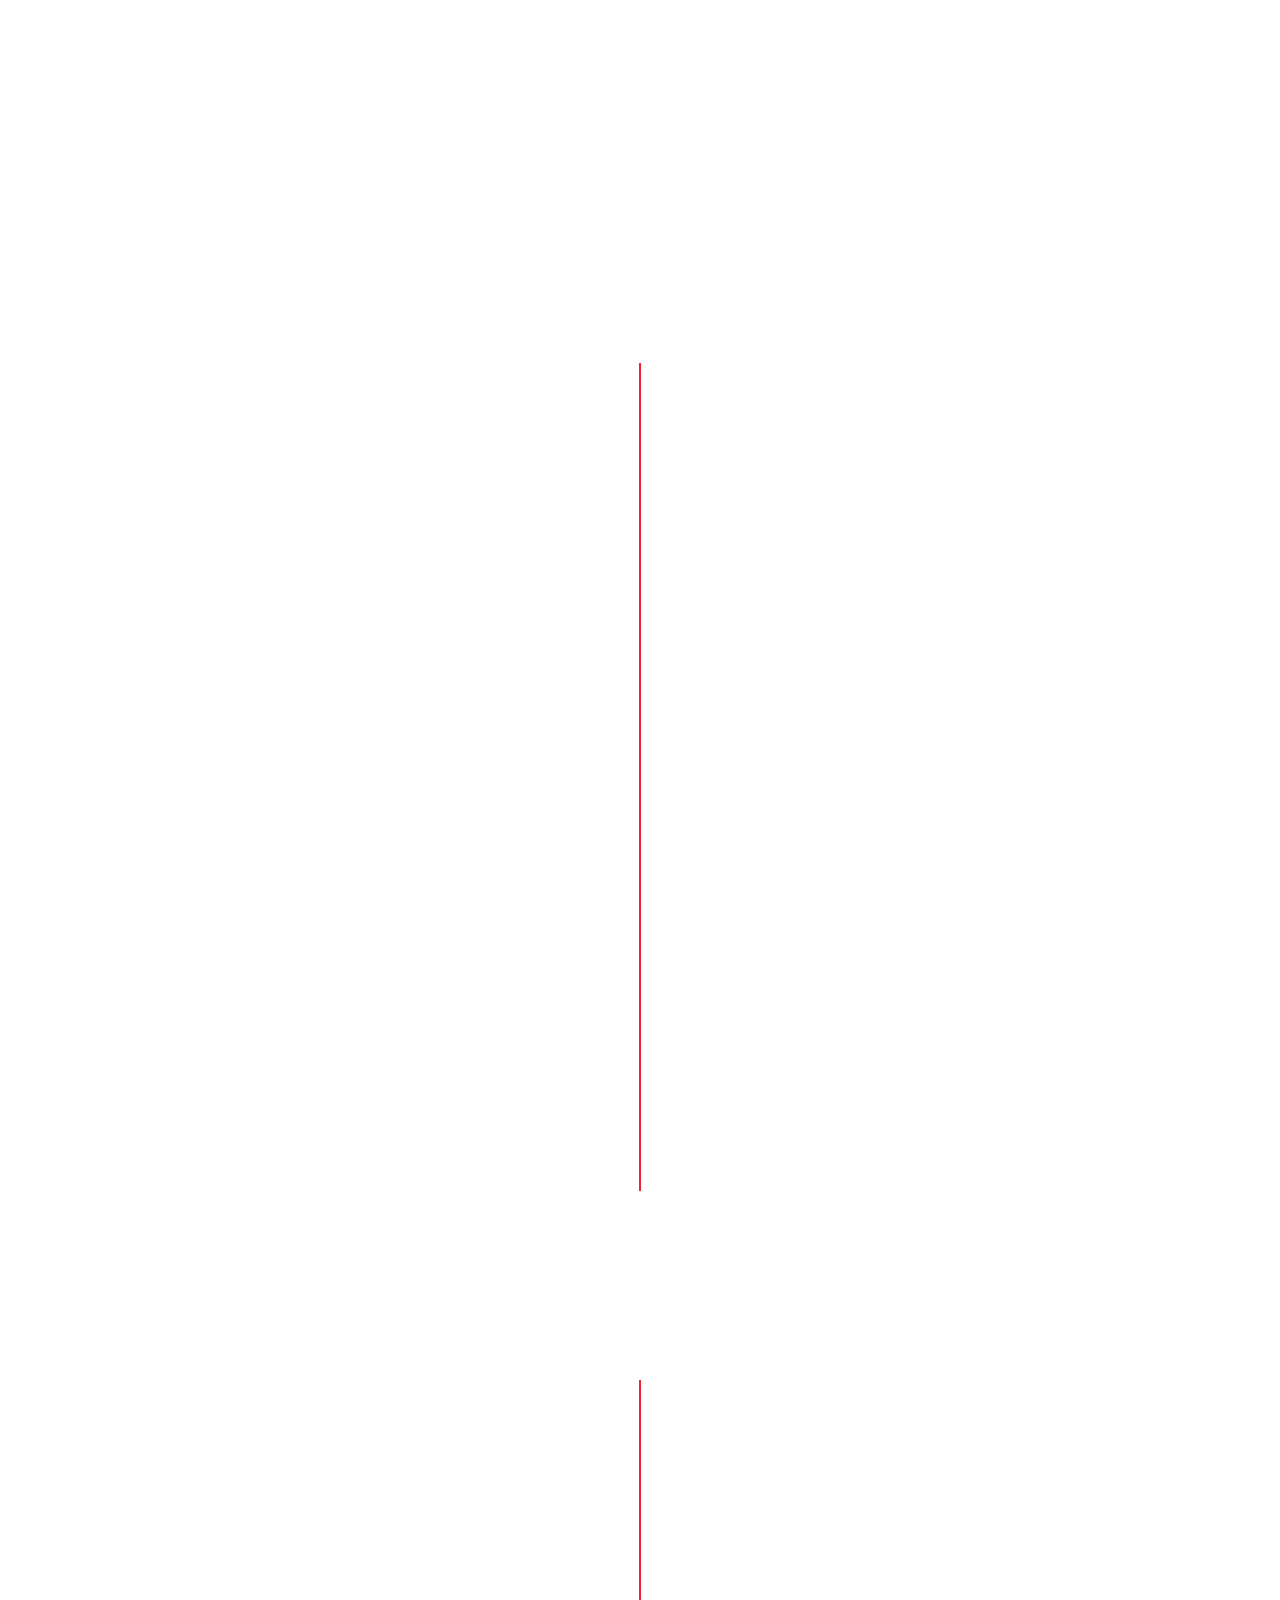
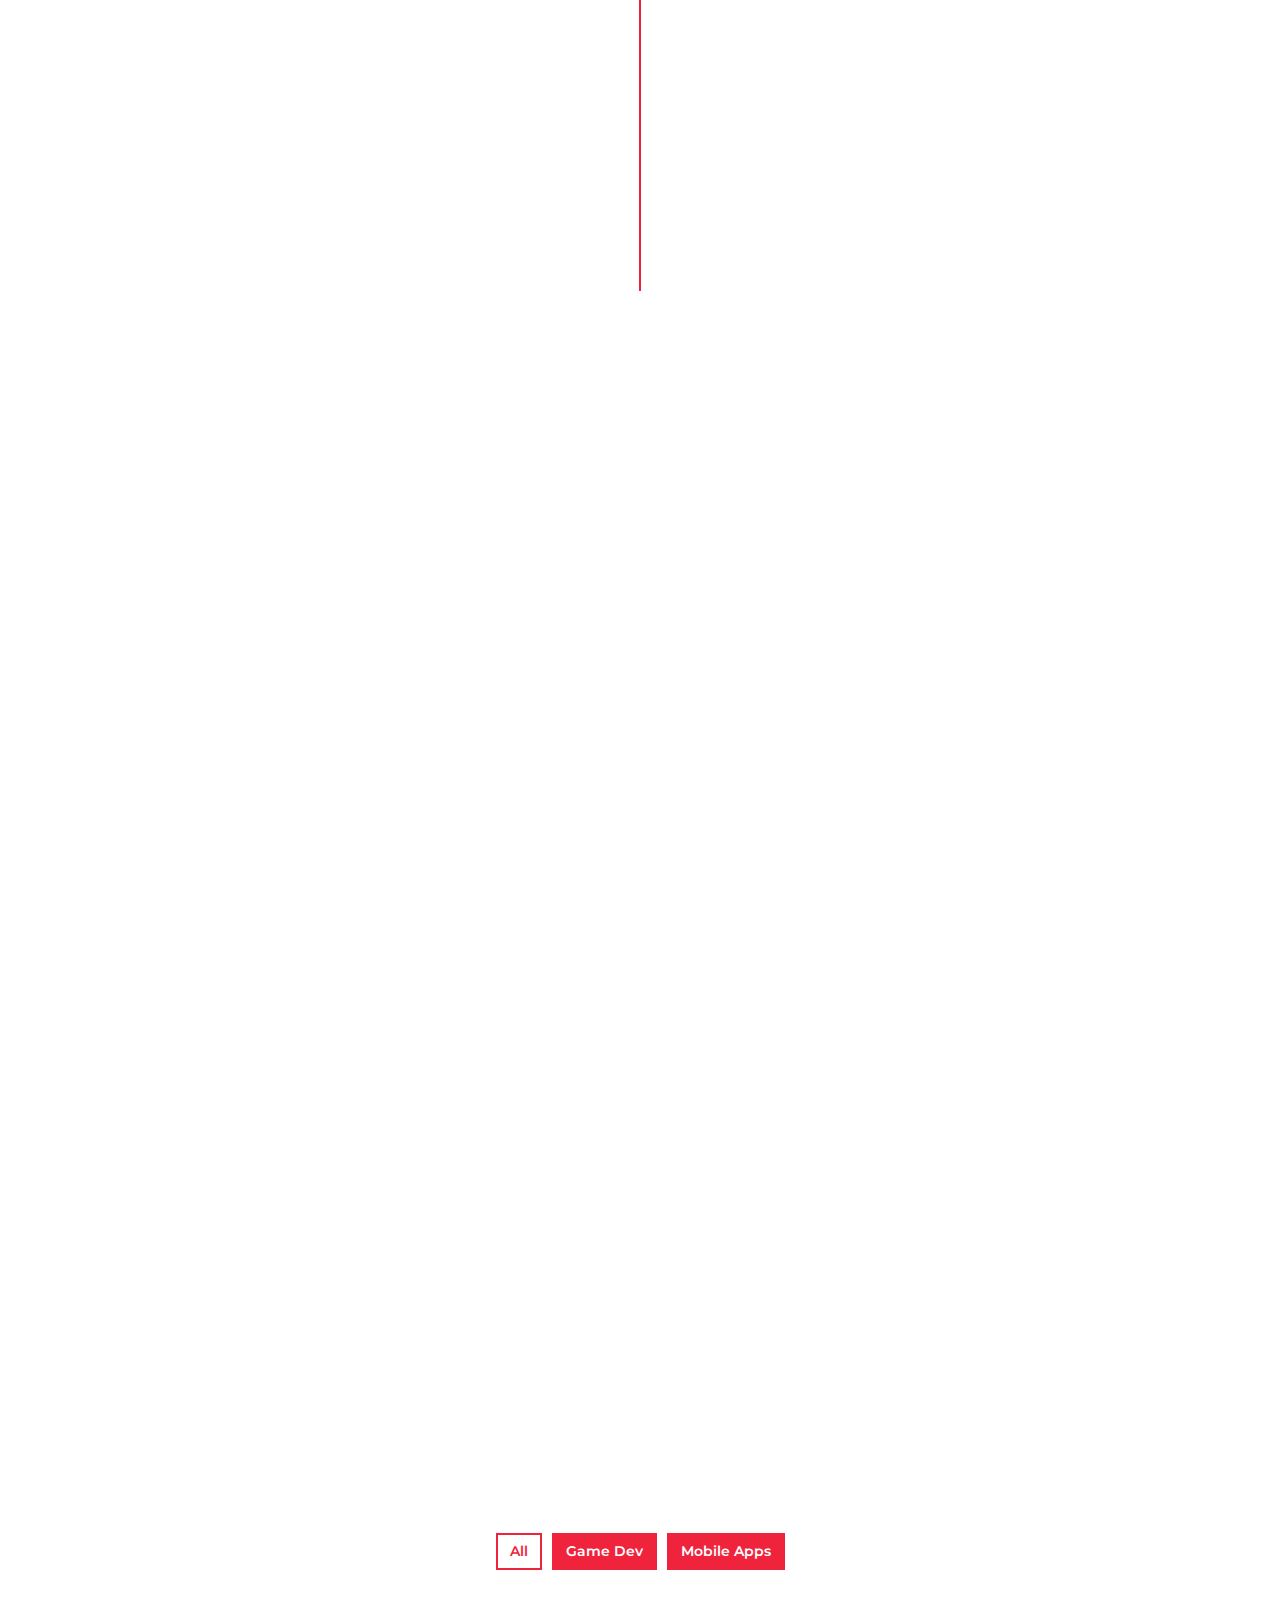
==== commit 133ae0ae: "Updated profile" ====
--- a/index.html
+++ b/index.html
@@ -1,406 +1,429 @@
 <!DOCTYPE html>
 <html lang="en">
-    <head>
-        <meta charset="utf-8">
-        <title>Niraj Italiya </title>
-        <!-- Favicon -->
-        <link href="img/favicon.ico" rel="icon">
-
-        <!-- Google Font -->
-        <link href="https://fonts.googleapis.com/css2?family=Montserrat:wght@300;400;500;600;700&display=swap" rel="stylesheet">
-
-        <!-- CSS Libraries -->
-        <link href="https://stackpath.bootstrapcdn.com/bootstrap/4.4.1/css/bootstrap.min.css" rel="stylesheet">
-        <link href="https://cdnjs.cloudflare.com/ajax/libs/font-awesome/5.10.0/css/all.min.css" rel="stylesheet">
-        <link href="lib/animate/animate.min.css" rel="stylesheet">
-        <link href="lib/owlcarousel/assets/owl.carousel.min.css" rel="stylesheet">
-        <link href="lib/lightbox/css/lightbox.min.css" rel="stylesheet">
-
-        <!-- Template Stylesheet -->
-        <link href="css/style.css" rel="stylesheet">
-    </head>
-
-    <body data-spy="scroll" data-target=".navbar" data-offset="51">
-        <!-- Nav Bar Start -->
-        <div class="navbar navbar-expand-lg bg-light navbar-light">
-            <div class="container-fluid">
-                <a href="index.html" class="navbar-brand">Niraj</a>
-                <button type="button" class="navbar-toggler" data-toggle="collapse" data-target="#navbarCollapse">
-                    <span class="navbar-toggler-icon"></span>
-                </button>
-
-                <div class="collapse navbar-collapse justify-content-between" id="navbarCollapse">
-                    <div class="navbar-nav ml-auto">
-                        <a href="#home" class="nav-item nav-link active">Home</a>
-                        <a href="#about" class="nav-item nav-link">About</a>
-                        <a href="#education" class="nav-item nav-link">Education</a>
-                        <a href="#experience" class="nav-item nav-link">Experience</a>
-                        <a href="#price" class="nav-item nav-link">Skills</a>
-                        <a href="#portfolio" class="nav-item nav-link">Portfolio</a>
-                        <a href="#review" class="nav-item nav-link">Review</a>
-                       <!--  <a href="#team" class="nav-item nav-link">Team</a>
+
+<head>
+    <meta charset="utf-8">
+    <title>Niraj Italiya </title>
+    <!-- Favicon -->
+    <link href="img/favicon.ico" rel="icon">
+
+    <!-- Google Font -->
+    <link href="https://fonts.googleapis.com/css2?family=Montserrat:wght@300;400;500;600;700&display=swap"
+        rel="stylesheet">
+
+    <!-- CSS Libraries -->
+    <link href="https://stackpath.bootstrapcdn.com/bootstrap/4.4.1/css/bootstrap.min.css" rel="stylesheet">
+    <link href="https://cdnjs.cloudflare.com/ajax/libs/font-awesome/5.10.0/css/all.min.css" rel="stylesheet">
+    <link href="lib/animate/animate.min.css" rel="stylesheet">
+    <link href="lib/owlcarousel/assets/owl.carousel.min.css" rel="stylesheet">
+    <link href="lib/lightbox/css/lightbox.min.css" rel="stylesheet">
+
+    <!-- Template Stylesheet -->
+    <link href="css/style.css" rel="stylesheet">
+</head>
+
+<body data-spy="scroll" data-target=".navbar" data-offset="51">
+    <!-- Nav Bar Start -->
+    <div class="navbar navbar-expand-lg bg-light navbar-light">
+        <div class="container-fluid">
+            <a href="index.html" class="navbar-brand">Niraj</a>
+            <button type="button" class="navbar-toggler" data-toggle="collapse" data-target="#navbarCollapse">
+                <span class="navbar-toggler-icon"></span>
+            </button>
+
+            <div class="collapse navbar-collapse justify-content-between" id="navbarCollapse">
+                <div class="navbar-nav ml-auto">
+                    <a href="#home" class="nav-item nav-link active">Home</a>
+                    <a href="#about" class="nav-item nav-link">About</a>
+                    <a href="#education" class="nav-item nav-link">Education</a>
+                    <a href="#experience" class="nav-item nav-link">Experience</a>
+                    <a href="#price" class="nav-item nav-link">Skills</a>
+                    <a href="#portfolio" class="nav-item nav-link">Portfolio</a>
+                    <a href="#review" class="nav-item nav-link">Review</a>
+                    <!--  <a href="#team" class="nav-item nav-link">Team</a>
                         <a href="#blog" class="nav-item nav-link">Blog</a>
                         <a href="#contact" class="nav-item nav-link">Contact</a>-->
-                    </div>
                 </div>
             </div>
         </div>
-        <!-- Nav Bar End -->
-
-
-        <!-- Hero Start -->
-        <div class="hero" id="home">
-            <div class="container-fluid">
-                <div class="row align-items-center">
-                    <div class="col-sm-12 col-md-6 d-none d-md-block">
-                        <div class="hero-image">
-                            <img src="img/hero.png" alt="Hero Image">
-                        </div>
-                    </div>
-
-                    <div class="col-sm-12 col-md-6">
-                        <div class="hero-content">
-                            <div class="hero-text">
-                                <p>I'm</p>
-                                <h1>Niraj Italiya</h1>
-                                <h2></h2>
-                                <div class="typed-text">Game Developer, App Developer</div>
-                            </div>
-                            <div class="hero-btn">
-                                <a class="btn" href="https://github.com/NirajItaliya/portfolio/raw/main/resume/(Niraj%20Italiya).pdf"> Download CV </a>
-                                <a class="btn" href="https://github.com/NirajItaliya/portfolio/blob/main/resume/(Niraj%20Italiya).pdf">Show CV</a>
-                            </div>
-                        </div>
-                    </div>
-                    
-                </div>
+    </div>
+    <!-- Nav Bar End -->
+
+
+    <!-- Hero Start -->
+    <div class="hero" id="home">
+        <div class="container-fluid">
+            <div class="row align-items-center">
+                <div class="col-sm-12 col-md-6 d-none d-md-block">
+                    <div class="hero-image">
+                        <img src="img/hero.png" alt="Hero Image">
+                    </div>
+                </div>
+
+                <div class="col-sm-12 col-md-6">
+                    <div class="hero-content">
+                        <div class="hero-text">
+                            <p>I'm</p>
+                            <h1>Niraj Italiya</h1>
+                            <h2></h2>
+                            <div class="typed-text">Game Developer</div>
+                        </div>
+                        <div class="hero-btn">
+                            <a class="btn"
+                                href="https://github.com/NirajItaliya/portfolio/raw/main/resume/(Niraj%20Italiya).pdf">
+                                Download CV </a>
+                            <a class="btn"
+                                href="https://github.com/NirajItaliya/portfolio/blob/main/resume/(Niraj%20Italiya).pdf">Show
+                                CV</a>
+                        </div>
+                    </div>
+                </div>
+
             </div>
         </div>
-        <!-- Hero End -->
-
-
-        <!-- About Start -->
-        <div class="about wow fadeInUp" data-wow-delay="0.1s" id="about">
-            <div class="container-fluid">
-                <div class="row align-items-center">
-                    <div class="col-lg-6">
-                        <div class="about-img">
-                            <img src="img/about.png" alt="Image">
-                        </div>
-                    </div>
-                    <div class="col-lg-6">
-                        <div class="about-content">
-                            <div class="section-header text-left">
-                                <p>Learn About Me</p>
-                            </div>
-                            <div class="about-text">
-                                <p>
-                                    I have been doing game development in unity for a long time. And also a Study of Computer Egineering. I have also worked in android studio. My hobby is to traveling.
-                                </p>
-                                <p>
-                                    I have participated in many hackathons with team, as open source contributor at GitHub and got valuable learning experience.Right now I'm in four year of my undergraduate degree.
-                                </p>
-                            </div>
-                            <div class="skills">
-                                <div class="skill-name">
-                                    <p>Game Development</p><p>90%</p>
-                                </div>
-                                <div class="progress">
-                                    <div class="progress-bar" role="progressbar" aria-valuenow="90" aria-valuemin="0" aria-valuemax="100"></div>
-                                </div>
-                                <div class="skill-name">
-                                    <p>Android Development</p><p>70%</p>
-                                </div>
-                                <div class="progress">
-                                    <div class="progress-bar" role="progressbar" aria-valuenow="70" aria-valuemin="0" aria-valuemax="100"></div>
-                                </div>
-                                <div class="skill-name">
-                                    <p>Python</p><p>60%</p>
-                                </div>
-                                <div class="progress">
-                                    <div class="progress-bar" role="progressbar" aria-valuenow="60" aria-valuemin="0" aria-valuemax="100"></div>
-                                </div>
-                            </div>
-                            <a class="btn" href="#price" >Learn More</a>
-                        </div>
+    </div>
+    <!-- Hero End -->
+
+
+    <!-- About Start -->
+    <div class="about wow fadeInUp" data-wow-delay="0.1s" id="about">
+        <div class="container-fluid">
+            <div class="row align-items-center">
+                <div class="col-lg-6">
+                    <div class="about-img">
+                        <img src="img/about.png" alt="Image">
+                    </div>
+                </div>
+                <div class="col-lg-6">
+                    <div class="about-content">
+                        <div class="section-header text-left">
+                            <p>Learn About Me</p>
+                        </div>
+                        <div class="about-text">
+                            <p>
+                                Aspiring Unity Game Developer with hands-on experience in creating engaging multiplayer
+                                games and leveraging cutting-edge technologies for interactive user experiences.
+                                Proficient in Unity, C#, and networking frameworks like Nakama Unity Network. Passionate
+                                about designing innovative and challenging gameplay mechanics that captivate players.
+                            </p>
+                        </div>
+                        <div class="skills">
+                            <div class="skill-name">
+                                <p>Game Development</p>
+                                <p>90%</p>
+                            </div>
+                            <div class="progress">
+                                <div class="progress-bar" role="progressbar" aria-valuenow="90" aria-valuemin="0"
+                                    aria-valuemax="100"></div>
+                            </div>
+                            <div class="skill-name">
+                                <p>Android Development</p>
+                                <p>70%</p>
+                            </div>
+                            <div class="progress">
+                                <div class="progress-bar" role="progressbar" aria-valuenow="70" aria-valuemin="0"
+                                    aria-valuemax="100"></div>
+                            </div>
+                            <div class="skill-name">
+                                <p>Python</p>
+                                <p>60%</p>
+                            </div>
+                            <div class="progress">
+                                <div class="progress-bar" role="progressbar" aria-valuenow="60" aria-valuemin="0"
+                                    aria-valuemax="100"></div>
+                            </div>
+                        </div>
+                        <a class="btn" href="#price">Learn More</a>
                     </div>
                 </div>
             </div>
         </div>
-        <!-- About End -->
-        
-        
-         <!-- Service Start -->
-     <div class="service" id="service">
-            <div class="container">
-                <div class="section-header text-center wow zoomIn" data-wow-delay="0.1s">
-                    <p>What I do</p>
-                    <h2>Professional Skills</h2>
-                </div>
-                <div class="row">
-                    <div class="col-lg-6 wow fadeInUp" data-wow-delay="0.0s">
-                        <div class="service-item">
-                            <div class="service-icon">
-                                <i class="fa fa-gamepad"></i>
-                            </div>
-                            <div class="service-text">
-                                <h3>Game Development</h3>
-                                <p>
-                                    I Design and Develop games using Unity Engine. I have also worked in Unity With Google AdMob and More Advertisement Platforms.
-                                </p>
-                            </div>
-                        </div>
-                    </div>
-                    <div class="col-lg-6 wow fadeInUp" data-wow-delay="0.4s">
-                        <div class="service-item">
-                            <div class="service-icon">
-                                <i class="fab fa-android"></i>
-                            </div>
-                            <div class="service-text">
-                                <h3>Apps Development</h3>
-                                <p>
-                                 I Design and Develop apps using Android Studio. I have also worked in Android Studio With Google AdMob.
-                                </p>
-                            </div>
-                        </div>
-                    </div>
-
-                    <div class="col-lg-6 wow fadeInUp" data-wow-delay="0.6s">
-                        <div class="service-item">
-                            <div class="service-icon">
-                                <i class="fa fa-code"></i>
-                            </div>
-                            <div class="service-text">
-                                <h3>Data Structures and Algorithm</h3>
-                                <p>
-                                    I slove problems using Data Structures and Algorithms.
-                                </p>
-                            </div>
-                        </div>
-                    </div>
-
-                    <div class="col-lg-6 wow fadeInUp" data-wow-delay="0.2s">
-                        <div class="service-item">
-                            <div class="service-icon">
-                                <i class="fa fa-laptop-code"></i>
-                            </div>
-                            <div class="service-text">
-                                <h3>Python</h3>
-                                <p>
-                                    I slove problems using Python and Created Some SoftWare using Python.
-                                </p>
-                            </div>
-                        </div>
-                    </div>
-                 
-                    
-                </div>
-            </div>
-        </div> 
-        <!-- Service End -->
-        
-           <!-- Education Start -->
-           <div class="education" id="education">
-            <div class="container">
-                <header class="section-header text-center wow zoomIn" data-wow-delay="0.1s">
-                    <p>My Resume</p>
-                    <h2>Education</h2>
-                </header>
-                <div class="timeline">
-                    <div class="timeline-item left wow slideInLeft" data-wow-delay="0.1s">
-                        <div class="timeline-text">
-                           
-                            <h2>SSC</h2>
-                            <h4>81.40 %</h4>
+    </div>
+    <!-- About End -->
+
+
+    <!-- Service Start -->
+    <div class="service" id="service">
+        <div class="container">
+            <div class="section-header text-center wow zoomIn" data-wow-delay="0.1s">
+                <p>What I do</p>
+                <h2>Professional Skills</h2>
+            </div>
+            <div class="row">
+                <div class="col-lg-6 wow fadeInUp" data-wow-delay="0.0s">
+                    <div class="service-item">
+                        <div class="service-icon">
+                            <i class="fa fa-gamepad"></i>
+                        </div>
+                        <div class="service-text">
+                            <h3>Game Development</h3>
                             <p>
-                                SVS Modern Sankul,Surat
+                                I Design and Develop games using Unity Engine. I have also worked in Unity With Google
+                                AdMob and More Advertisement Platforms.
                             </p>
-                            <div class="timeline-date">2017</div>
-                        </div>
-                        
-                    </div>
-                    <div class="timeline-item right wow slideInRight" data-wow-delay="0.1s">
-                        <div class="timeline-text">
-                            <div class="timeline-date">2019</div>
-                            <h2>HSC</h2>
-                            <h4>84.90 %</h4>
+                        </div>
+                    </div>
+                </div>
+                <div class="col-lg-6 wow fadeInUp" data-wow-delay="0.6s">
+                    <div class="service-item">
+                        <div class="service-icon">
+                            <i class="fa fa-code"></i>
+                        </div>
+                        <div class="service-text">
+                            <h3>Data Structures and Algorithm</h3>
                             <p>
-                                Kaushal Vidyabhavan , Surat
+                                I slove problems using Data Structures and Algorithms.
                             </p>
                         </div>
                     </div>
-                    <div class="timeline-item left wow slideInLeft" data-wow-delay="0.1s">
-                        <div class="timeline-text">
-                           
-                            <h2>B.E. (Computer Engineering)</h2>
-                            <h4> 8.5 CPI </h4>
+                </div>
+
+                <div class="col-lg-6 wow fadeInUp" data-wow-delay="0.2s">
+                    <div class="service-item">
+                        <div class="service-icon">
+                            <i class="fa fa-laptop-code"></i>
+                        </div>
+                        <div class="service-text">
+                            <h3>Python</h3>
                             <p>
-                                Government Engineering College , Gandhinagar
+                                I slove problems using Python and Created Some SoftWare using Python.
                             </p>
-                            <div class="timeline-date">2023</div>
-                        </div>
-                    </div>
-                </div>
+                        </div>
+                    </div>
+                </div>
+
+
             </div>
         </div>
     </div>
-        <!-- Education End -->
-
-         <!-- Experience Start -->
-        <div class="experience" id="experience">
-            <div class="container">
-                <header class="section-header text-center wow zoomIn" data-wow-delay="0.1s">
-                    <h2>Working Experience</h2>
-                </header>
+    <!-- Service End -->
+
+    <!-- Education Start -->
+    <div class="education" id="education">
+        <div class="container">
+            <header class="section-header text-center wow zoomIn" data-wow-delay="0.1s">
+                <p>My Resume</p>
+                <h2>Education</h2>
+            </header>
+            <div class="timeline">
+                <div class="timeline-item left wow slideInLeft" data-wow-delay="0.1s">
+                    <div class="timeline-text">
+
+                        <h2>SSC</h2>
+                        <h4>81.40 %</h4>
+                        <p>
+                            SVS Modern Sankul,Surat
+                        </p>
+                        <div class="timeline-date">2017</div>
+                    </div>
+
+                </div>
+                <div class="timeline-item right wow slideInRight" data-wow-delay="0.1s">
+                    <div class="timeline-text">
+                        <div class="timeline-date">2019</div>
+                        <h2>HSC</h2>
+                        <h4>84.90 %</h4>
+                        <p>
+                            Kaushal Vidyabhavan , Surat
+                        </p>
+                    </div>
+                </div>
+                <div class="timeline-item left wow slideInLeft" data-wow-delay="0.1s">
+                    <div class="timeline-text">
+
+                        <h3>B.Tech</h3>
+                        <h2> Computer Engineering </h2>
+                        <h4> 8.78 CPI </h4>
+                        <p>
+                            Government Engineering College, Gandhinagar
+                        </p>
+                        <div class="timeline-date">2023</div>
+                    </div>
+                </div>
+                <div class="timeline-item right wow slideInRight" data-wow-delay="0.1s">
+                    <div class="timeline-text">
+
+                        <h3>M.Tech</h3>
+                        <h2> Information and Communications Technology with Specialization in Software Systems </h2>
+                        <h4> 8.47 CPI </h4>
+                        <p>
+                            Dhirubhai Ambani Institute of Information and Communication Technology (DAIICT)
+                        </p>
+                        <div class="timeline-date">2025</div>
+                    </div>
+                </div>
+            </div>
+        </div>
+    </div>
+    </div>
+    <!-- Education End -->
+
+    <!-- Experience Start -->
+    <div class="experience" id="experience">
+        <div class="container">
+            <header class="section-header text-center wow zoomIn" data-wow-delay="0.1s">
+                <h2>Working Experience</h2>
+            </header>
+
+            <div class="timeline">
+                <div class="timeline-item left wow slideInLeft" data-wow-delay="0.1s">
+                    <div class="timeline-text">
+                        <div class="timeline-date"> January,2023 - July,2023 </div>
+                        <h2>Game Developer</h2>
+                        <h4>Mousetap</h4>
+                        <p>
+                            Worked on the development of logical and 3D games, focusing on creating engaging gameplay
+                            mechanics and visually
+                            appealing environments. Gained expertise in C# programming, multiplayer integration using
+                            Nakama Unity Network, and
+                            optimizing game performance in Unity.
+                        </p>
+                    </div>
+                </div>
+
                 <div class="timeline">
                     <div class="timeline-item right wow slideInRight" data-wow-delay="0.1s">
                         <div class="timeline-text">
-                            <div class="timeline-date">1/2/2021  - 30/11/2022</div>
+                            <div class="timeline-date">July,2022 - December,2023</div>
                             <h2>Game Developer</h2>
                             <h4>BVM InfoTech ,Surat </h4>
                             <p>
-                                I was creating games in Unity of bvm Infotech.
+                                Developed logical and hyper-casual games, focusing on simple yet addictive gameplay
+                                mechanics. Strengthened skills in
+                                Unity and C# scripting while ensuring smooth and interactive user experiences.
                             </p>
                         </div>
                     </div>
-                  
-                </div>
-				 <div class="timeline">
-                    <div class="timeline-item left wow slideInLeft" data-wow-delay="0.1s">
-                        <div class="timeline-text">
-                            <div class="timeline-date">1/1/2023  - continuous</div>
-                            <h2>Game Developer</h2>
-                            <h4>Mousetap</h4>
-                            <p>
-                                I was creating games in Unity of Mousetap.
-                            </p>
-                        </div>
-                    </div>
-                  
-                </div>
-            </div>
-			
+                </div>
+
+            </div>
         </div>
-        <!-- Job Experience End -->
-         
-        <!-- Price Start -->
-        <div class="price" id="price">
-            <div class="container"> 
-                
-
-<!-- Programin Languages-->
-                <div class="section-header text-center wow zoomIn" data-wow-delay="0.1s">
-                    <p>Skills</p>
-                    <h2>Programming Languages </h2>
-                </div>
-                <div class="about wow fadeInUp" data-wow-delay="0.1s" id="about">
-                    <div class="container-fluid">
-                        <div class="row align-items-center">
-                            
-                            <div class="col-lg-6">
-                                <div class="about-content">
-                                    <div class="skills">
-                                        <div class="skill-name">
-                                            <p>C++</p> <p>90%</p>
-                                        </div>                  
-                                        <div class="progress">
-                                            <div class="progress-bar" role="progressbar" aria-valuenow="90" aria-valuemin="0" aria-valuemax="100"></div>
-                                        </div>
-                                        <div class="skill-name">
-                                            <p>Java</p> <p>95%</p>
-                                        </div>                  
-                                        <div class="progress">
-                                            <div class="progress-bar" role="progressbar" aria-valuenow="95" aria-valuemin="0" aria-valuemax="100"></div>
-                                        </div>
-                                        <div class="skill-name">
-                                            <p>C Sharp</p><p>95%</p>
-                                        </div>
-                                        <div class="progress">
-                                            <div class="progress-bar" role="progressbar" aria-valuenow="95" aria-valuemin="0" aria-valuemax="100"></div>
-                                        </div>
-                                        <div class="skill-name">
-                                            <p>Python</p><p>60%</p>
-                                        </div>
-                                        <div class="progress">
-                                            <div class="progress-bar" role="progressbar" aria-valuenow="60" aria-valuemin="0" aria-valuemax="100"></div>
-                                        </div>
-                                        <div class="skill-name">
-                                            <p>Go Programming</p><p>50%</p>
-                                        </div>
-                                        <div class="progress">
-                                            <div class="progress-bar" role="progressbar" aria-valuenow="50" aria-valuemin="0" aria-valuemax="100"></div>
-                                        </div>
-                                    </div>
-                                </div>
-                            </div>
-                            <div class="col-lg-6">
-                                <div class="about-img">
-                                    <img src="img/ProgramingSkill.png" alt="Image">
-                                </div>
-                            </div>
-                        </div>
-                    </div>
-                </div>
-
-
-                <!-- Game Engin IDE-->
-                <div class="section-header text-center wow zoomIn" data-wow-delay="0.1s">
-                    <h2>Game Engine & IDE </h2>
-                </div>
-                <div class="about wow fadeInUp" data-wow-delay="0.1s" id="about">
-                    <div class="container-fluid">
-                        <div class="row align-items-center">
-                            <div class="col-lg-6">
-                                <div class="about-img">
-                                    <img src="img/Gameengin.png" alt="Image">
-                                </div>
-                            </div>
-                            <div class="col-lg-6">
-                                <div class="about-content">
-                                    <div class="skills">
-                                        <div class="skill-name">
-                                            <p>Unity</p> <p>100%</p>
-                                        </div>                  
-                                        <div class="progress">
-                                            <div class="progress-bar" role="progressbar" aria-valuenow="100" aria-valuemin="0" aria-valuemax="100"></div>
-                                        </div>
-                                        <div class="skill-name">
-                                            <p>Android Studio</p> <p>100%</p>
-                                        </div>                  
-                                        <div class="progress">
-                                            <div class="progress-bar" role="progressbar" aria-valuenow="100" aria-valuemin="0" aria-valuemax="100"></div>
-                                        </div>
-                                        <div class="skill-name">    
-                                            <p>Unreal</p><p>60%</p>
-                                        </div>
-                                        <div class="progress">
-                                            <div class="progress-bar" role="progressbar" aria-valuenow="60" aria-valuemin="0" aria-valuemax="100"></div>
-                                        </div>
-                                        <div class="skill-name">
-                                            <p>Adobe Photoshop</p><p>80%</p>
-                                        </div>
-                                        <div class="progress">
-                                            <div class="progress-bar" role="progressbar" aria-valuenow="80" aria-valuemin="0" aria-valuemax="100"></div>
-                                        </div>
-                                        <div class="skill-name">
-                                            <p>Adobe Illustrator</p><p>90%</p>
-                                        </div>
-                                        <div class="progress">
-                                            <div class="progress-bar" role="progressbar" aria-valuenow="90" aria-valuemin="0" aria-valuemax="100"></div>
-                                        </div>
-                                    </div>
-                                </div>
-                            </div>
-                            
-                        </div>
-                    </div>
-                </div>
-            </div>
-        </div> 
-        <!-- Price End -->
-        
-        <!-- Banner Start -->
-      <!--  <div class="banner wow zoomIn" data-wow-delay="0.1s">
+
+    </div>
+    <!-- Job Experience End -->
+
+    <!-- Price Start -->
+    <div class="price" id="price">
+        <div class="container">
+
+
+            <!-- Programin Languages-->
+            <div class="section-header text-center wow zoomIn" data-wow-delay="0.1s">
+                <p>Skills</p>
+                <h2>Programming Languages </h2>
+            </div>
+            <div class="about wow fadeInUp" data-wow-delay="0.1s" id="about">
+                <div class="container-fluid">
+                    <div class="row align-items-center">
+
+                        <div class="col-lg-6">
+                            <div class="about-content">
+                                <div class="skills">
+                                    <div class="skill-name">
+                                        <p>Python</p>
+                                        <p>90%</p>
+                                    </div>
+                                    <div class="progress">
+                                        <div class="progress-bar" role="progressbar" aria-valuenow="90"
+                                            aria-valuemin="0" aria-valuemax="100"></div>
+                                    </div>
+                                    <div class="skill-name">
+                                        <p>Java</p>
+                                        <p>30%</p>
+                                    </div>
+                                    <div class="progress">
+                                        <div class="progress-bar" role="progressbar" aria-valuenow="95"
+                                            aria-valuemin="0" aria-valuemax="100"></div>
+                                    </div>
+                                    <div class="skill-name">
+                                        <p>C Sharp</p>
+                                        <p>95%</p>
+                                    </div>
+                                    <div class="progress">
+                                        <div class="progress-bar" role="progressbar" aria-valuenow="95"
+                                            aria-valuemin="0" aria-valuemax="100"></div>
+                                    </div>
+                                    <div class="skill-name">
+                                        <p>C++</p>
+                                        <p>50%</p>
+                                    </div>
+                                    <div class="progress">
+                                        <div class="progress-bar" role="progressbar" aria-valuenow="60"
+                                            aria-valuemin="0" aria-valuemax="100"></div>
+                                    </div>
+                                </div>
+                            </div>
+                        </div>
+                        <div class="col-lg-6">
+                            <div class="about-img">
+                                <img src="img/ProgramingSkill.png" alt="Image">
+                            </div>
+                        </div>
+                    </div>
+                </div>
+            </div>
+
+
+            <!-- Game Engin IDE-->
+            <div class="section-header text-center wow zoomIn" data-wow-delay="0.1s">
+                <h2>Game Engine & IDE </h2>
+            </div>
+            <div class="about wow fadeInUp" data-wow-delay="0.1s" id="about">
+                <div class="container-fluid">
+                    <div class="row align-items-center">
+                        <div class="col-lg-6">
+                            <div class="about-img">
+                                <img src="img/Gameengin.png" alt="Image">
+                            </div>
+                        </div>
+                        <div class="col-lg-6">
+                            <div class="about-content">
+                                <div class="skills">
+                                    <div class="skill-name">
+                                        <p>Unity</p>
+                                        <p>100%</p>
+                                    </div>
+                                    <div class="progress">
+                                        <div class="progress-bar" role="progressbar" aria-valuenow="100"
+                                            aria-valuemin="0" aria-valuemax="100"></div>
+                                    </div>
+                                    <div class="skill-name">
+                                        <p>Android Studio</p>
+                                        <p>100%</p>
+                                    </div>
+                                    <div class="progress">
+                                        <div class="progress-bar" role="progressbar" aria-valuenow="100"
+                                            aria-valuemin="0" aria-valuemax="100"></div>
+                                    </div>
+                                    <div class="skill-name">
+                                        <p>Adobe Photoshop</p>
+                                        <p>80%</p>
+                                    </div>
+                                    <div class="progress">
+                                        <div class="progress-bar" role="progressbar" aria-valuenow="80"
+                                            aria-valuemin="0" aria-valuemax="100"></div>
+                                    </div>
+                                    <div class="skill-name">
+                                        <p>Adobe Illustrator</p>
+                                        <p>90%</p>
+                                    </div>
+                                    <div class="progress">
+                                        <div class="progress-bar" role="progressbar" aria-valuenow="90"
+                                            aria-valuemin="0" aria-valuemax="100"></div>
+                                    </div>
+                                </div>
+                            </div>
+                        </div>
+
+                    </div>
+                </div>
+            </div>
+        </div>
+    </div>
+    <!-- Price End -->
+
+    <!-- Banner Start -->
+    <!--  <div class="banner wow zoomIn" data-wow-delay="0.1s">
             <div class="container">
                 <div class="section-header text-center">
                     <p>Reasonable Price</p>
@@ -414,123 +437,126 @@
                 </div>
             </div>
         </div> -->
-        <!-- Banner End -->
-
-
-        <!-- Portfolio Start -->
-        <div class="portfolio" id="portfolio">
-            <div class="container">
-                <div class="section-header text-center wow zoomIn" data-wow-delay="0.1s">
-                    <p>My Portfolio</p>
-                    <h2>My Excellent Portfolio</h2>
-                </div>
-                <div class="row">
-                    <div class="col-12">
-                        <ul id="portfolio-filter">
-                            <li data-filter="*" class="filter-active">All</li>
-                            <li data-filter=".filter-1">Game Dev</li>
-                            <li data-filter=".filter-2">Mobile Apps</li>        
-                        </ul>
-                    </div>
-                </div>
-                <div class="row portfolio-container">
-                    <div class="col-lg-4 col-md-6 col-sm-12 portfolio-item filter-1 wow fadeInUp" data-wow-delay="0.0s">
-                        <div class="portfolio-wrap">
-                            <div class="portfolio-img">
-                                <img src="Games/1010! block puzzle/img/icon.png" alt="Image">
-                            </div>
-                            <div class="portfolio-text">
-                                <h3>1010! Block Puzzle</h3>
-                                <a class="btn" href="Games/1010! block puzzle/index.html">+</a>
-                            </div>
-                        </div>
-                    </div>
-                    <div class="col-lg-4 col-md-6 col-sm-12 portfolio-item filter-1 wow fadeInUp" data-wow-delay="0.2s">
-                        <div class="portfolio-wrap">
-                            <div class="portfolio-img">
-                                <img src="Games/2048 card game/img/icon.png" alt="Image">
-                            </div>
-                            <div class="portfolio-text">
-                                <h3>2048 Card Marge</h3>
-                                <a class="btn" href="Games/2048 card game/index.html">+</a>
-                            </div>
-                        </div>
-                    </div>
-                    <div class="col-lg-4 col-md-6 col-sm-12 portfolio-item filter-1 wow fadeInUp" data-wow-delay="0.4s">
-                        <div class="portfolio-wrap">
-                            <div class="portfolio-img">
-                                <img src="Games/OwnCity/img/icon.png" alt="Image">
-                            </div>
-                            <div class="portfolio-text">
-                                <h3>Own City</h3>
-                                <a class="btn" href="Games/OwnCity/index.html" > + </a>
-                            </div>
-                        </div>
-                    </div>
-                    <div class="col-lg-4 col-md-6 col-sm-12 portfolio-item filter-1 wow fadeInUp" data-wow-delay="0.6s">
-                        <div class="portfolio-wrap">
-                            <div class="portfolio-img">
-                                <img src="Games/Stack Three/img/icon.png" alt="Image">
-                            </div>
-                            <div class="portfolio-text">
-                                <h3>stack Three</h3>
-                                <a class="btn" href="Games/Stack Three/index.html" >+</a>
-                            </div>
-                        </div>
-                    </div>
-                    <div class="col-lg-4 col-md-6 col-sm-12 portfolio-item filter-1 wow fadeInUp" data-wow-delay="0.8s">
-                        <div class="portfolio-wrap">
-                            <div class="portfolio-img">
-                                <img src="Games/Join Line 248/img/icon.png" alt="Image">
-                            </div>
-                            <div class="portfolio-text">
-                                <h3>Connected Line 2048</h3>
-                                <a class="btn" href="Games/Join Line 248/index.html">+</a>
-                            </div>
-                        </div>
-                    </div>
-                    <div class="col-lg-4 col-md-6 col-sm-12 portfolio-item filter-1 wow fadeInUp" data-wow-delay="1s">
-                        <div class="portfolio-wrap">
-                            <div class="portfolio-img">
-                                <img src="Games/Water Sorting Color Puzzle/icon.png" alt="Image">
-                            </div>
-                            <div class="portfolio-text">
-                                <h3>Water Sorting Color Puzzle</h3>
-                                <a class="btn" href="https://play.google.com/store/apps/details?id=com.vgames.colorsorting">+</a>
-                            </div>
-                        </div>
-                    </div>
-                 
-                    <div class="col-lg-4 col-md-6 col-sm-12 portfolio-item filter-1 wow fadeInUp" data-wow-delay="1s">
-                        <div class="portfolio-wrap">
-                            <div class="portfolio-img">
-                                <img src="Games/Flower Romance/icon.png" alt="Image">
-                            </div>
-                            <div class="portfolio-text">
-                                <h3>Flower Romance</h3>
-                                <a class="btn" href="https://play.google.com/store/apps/details?id=com.gigantrix.flowerromance">+</a>
-                            </div>
-                        </div>
-                    </div>
-                    <div class="col-lg-4 col-md-6 col-sm-12 portfolio-item filter-1 wow fadeInUp" data-wow-delay="1s">
-                        <div class="portfolio-wrap">
-                            <div class="portfolio-img">
-                                <img src="Games/Traffic Pin/icon.png" alt="Image">
-                            </div>
-                            <div class="portfolio-text">
-                                <h3>Traffic Pin</h3>
-                                <a class="btn" href="https://play.google.com/store/apps/details?id=com.gigantrix.trafficpin"> +</a>
-                            </div>
+    <!-- Banner End -->
+
+
+    <!-- Portfolio Start -->
+    <div class="portfolio" id="portfolio">
+        <div class="container">
+            <div class="section-header text-center wow zoomIn" data-wow-delay="0.1s">
+                <p>My Portfolio</p>
+                <h2>My Excellent Portfolio</h2>
+            </div>
+            <div class="row">
+                <div class="col-12">
+                    <ul id="portfolio-filter">
+                        <li data-filter="*" class="filter-active">All</li>
+                        <li data-filter=".filter-1">Game Dev</li>
+                        <li data-filter=".filter-2">Mobile Apps</li>
+                    </ul>
+                </div>
+            </div>
+            <div class="row portfolio-container">
+                <div class="col-lg-4 col-md-6 col-sm-12 portfolio-item filter-1 wow fadeInUp" data-wow-delay="0.0s">
+                    <div class="portfolio-wrap">
+                        <div class="portfolio-img">
+                            <img src="Games/1010! block puzzle/img/icon.png" alt="Image">
+                        </div>
+                        <div class="portfolio-text">
+                            <h3>1010! Block Puzzle</h3>
+                            <a class="btn" href="Games/1010! block puzzle/index.html">+</a>
+                        </div>
+                    </div>
+                </div>
+                <div class="col-lg-4 col-md-6 col-sm-12 portfolio-item filter-1 wow fadeInUp" data-wow-delay="0.2s">
+                    <div class="portfolio-wrap">
+                        <div class="portfolio-img">
+                            <img src="Games/2048 card game/img/icon.png" alt="Image">
+                        </div>
+                        <div class="portfolio-text">
+                            <h3>2048 Card Marge</h3>
+                            <a class="btn" href="Games/2048 card game/index.html">+</a>
+                        </div>
+                    </div>
+                </div>
+                <div class="col-lg-4 col-md-6 col-sm-12 portfolio-item filter-1 wow fadeInUp" data-wow-delay="0.4s">
+                    <div class="portfolio-wrap">
+                        <div class="portfolio-img">
+                            <img src="Games/OwnCity/img/icon.png" alt="Image">
+                        </div>
+                        <div class="portfolio-text">
+                            <h3>Own City</h3>
+                            <a class="btn" href="Games/OwnCity/index.html"> + </a>
+                        </div>
+                    </div>
+                </div>
+                <div class="col-lg-4 col-md-6 col-sm-12 portfolio-item filter-1 wow fadeInUp" data-wow-delay="0.6s">
+                    <div class="portfolio-wrap">
+                        <div class="portfolio-img">
+                            <img src="Games/Stack Three/img/icon.png" alt="Image">
+                        </div>
+                        <div class="portfolio-text">
+                            <h3>stack Three</h3>
+                            <a class="btn" href="Games/Stack Three/index.html">+</a>
+                        </div>
+                    </div>
+                </div>
+                <div class="col-lg-4 col-md-6 col-sm-12 portfolio-item filter-1 wow fadeInUp" data-wow-delay="0.8s">
+                    <div class="portfolio-wrap">
+                        <div class="portfolio-img">
+                            <img src="Games/Join Line 248/img/icon.png" alt="Image">
+                        </div>
+                        <div class="portfolio-text">
+                            <h3>Connected Line 2048</h3>
+                            <a class="btn" href="Games/Join Line 248/index.html">+</a>
+                        </div>
+                    </div>
+                </div>
+                <div class="col-lg-4 col-md-6 col-sm-12 portfolio-item filter-1 wow fadeInUp" data-wow-delay="1s">
+                    <div class="portfolio-wrap">
+                        <div class="portfolio-img">
+                            <img src="Games/Water Sorting Color Puzzle/icon.png" alt="Image">
+                        </div>
+                        <div class="portfolio-text">
+                            <h3>Water Sorting Color Puzzle</h3>
+                            <a class="btn"
+                                href="https://play.google.com/store/apps/details?id=com.vgames.colorsorting">+</a>
+                        </div>
+                    </div>
+                </div>
+
+                <div class="col-lg-4 col-md-6 col-sm-12 portfolio-item filter-1 wow fadeInUp" data-wow-delay="1s">
+                    <div class="portfolio-wrap">
+                        <div class="portfolio-img">
+                            <img src="Games/Flower Romance/icon.png" alt="Image">
+                        </div>
+                        <div class="portfolio-text">
+                            <h3>Flower Romance</h3>
+                            <a class="btn"
+                                href="https://play.google.com/store/apps/details?id=com.gigantrix.flowerromance">+</a>
+                        </div>
+                    </div>
+                </div>
+                <div class="col-lg-4 col-md-6 col-sm-12 portfolio-item filter-1 wow fadeInUp" data-wow-delay="1s">
+                    <div class="portfolio-wrap">
+                        <div class="portfolio-img">
+                            <img src="Games/Traffic Pin/icon.png" alt="Image">
+                        </div>
+                        <div class="portfolio-text">
+                            <h3>Traffic Pin</h3>
+                            <a class="btn"
+                                href="https://play.google.com/store/apps/details?id=com.gigantrix.trafficpin"> +</a>
                         </div>
                     </div>
                 </div>
             </div>
         </div>
-        <!-- Portfolio End -->
-        
-        
-        <!-- Banner Start -->
-        <!-- <div class="banner wow zoomIn" data-wow-delay="0.1s">
+    </div>
+    <!-- Portfolio End -->
+
+
+    <!-- Banner Start -->
+    <!-- <div class="banner wow zoomIn" data-wow-delay="0.1s">
             <div class="container">
                 <div class="section-header text-center">
                     <p>Awesome Discount</p>
@@ -544,11 +570,11 @@
                 </div>
             </div>
         </div>-->
-        <!-- Banner End -->
-        
-        
-        <!-- Price Start -->
-       <!-- <div class="price" id="price">
+    <!-- Banner End -->
+
+
+    <!-- Price Start -->
+    <!-- <div class="price" id="price">
             <div class="container">
                 <div class="section-header text-center wow zoomIn" data-wow-delay="0.1s">
                     <p>Pricing Plan</p>
@@ -642,36 +668,36 @@
                 </div>
             </div>
         </div> -->
-        <!-- Price End -->
-        
-        
-        <!-- Testimonial Start -->
-         <div class="testimonial wow fadeInUp" data-wow-delay="0.1s" id="review">
-            <div class="container">
-                <div class="testimonial-icon">
-                    <i class="fa fa-quote-left"></i>
-                </div>
-                <div class="owl-carousel testimonials-carousel">
-                    <div class="testimonial-item">
-                        <div class="testimonial-img">
-                            <img src="img/matt-mullenweg.png" alt="Image">
-                        </div>
-                        <div class="testimonial-text">
-                            <p>
-                                “Technology is best when it brings people together.”
-                            </p>
-                            <h3>Matt Mullenweg</h3>
-                            <h4>CEO of Automattic</h4>
-                        </div>
+    <!-- Price End -->
+
+
+    <!-- Testimonial Start -->
+    <div class="testimonial wow fadeInUp" data-wow-delay="0.1s" id="review">
+        <div class="container">
+            <div class="testimonial-icon">
+                <i class="fa fa-quote-left"></i>
+            </div>
+            <div class="owl-carousel testimonials-carousel">
+                <div class="testimonial-item">
+                    <div class="testimonial-img">
+                        <img src="img/matt-mullenweg.png" alt="Image">
+                    </div>
+                    <div class="testimonial-text">
+                        <p>
+                            “Technology is best when it brings people together.”
+                        </p>
+                        <h3>Matt Mullenweg</h3>
+                        <h4>CEO of Automattic</h4>
                     </div>
                 </div>
             </div>
         </div>
-        <!-- Testimonial End -->
-
-
-        <!-- Team Start -->
-        <!-- <div class="team" id="team">
+    </div>
+    <!-- Testimonial End -->
+
+
+    <!-- Team Start -->
+    <!-- <div class="team" id="team">
             <div class="container">
                 <div class="section-header text-center wow zoomIn" data-wow-delay="0.1s">
                     <p>My Team</p>
@@ -761,11 +787,11 @@
                 </div>
             </div>
         </div> -->
-        <!-- Team End -->
-        
-        
-        <!-- Contact Start -->
-       <!--  <div class="contact wow fadeInUp" data-wow-delay="0.1s" id="contact">
+    <!-- Team End -->
+
+
+    <!-- Contact Start -->
+    <!--  <div class="contact wow fadeInUp" data-wow-delay="0.1s" id="contact">
             <div class="container-fluid">
                 <div class="container">
                     <div class="row align-items-center">
@@ -800,11 +826,11 @@
                 </div>
             </div>
         </div> -->
-        <!-- Contact End -->
-
-
-        <!-- Blog Start -->
-       <!--  <div class="blog" id="blog">
+    <!-- Contact End -->
+
+
+    <!-- Blog Start -->
+    <!--  <div class="blog" id="blog">
             <div class="container">
                 <div class="section-header text-center wow zoomIn" data-wow-delay="0.1s">
                     <p>From Blog</p>
@@ -854,63 +880,66 @@
                 </div>
             </div>
         </div> -->
-        <!-- Blog End -->
-
-
-        <!-- Footer Start -->
-        <div class="footer wow fadeIn" data-wow-delay="0.3s">
-            <div class="container-fluid">
-                <div class="container">
-                    <div class="footer-info">
-                        <h2>Niraj Italiya</h2>
-                        <h3>Surat, Gujarat</h3>
-                        <div class="footer-menu">
-                            <p>+91 8140810073</p>
-                            <p>nirajitaliya123@gmail.com</p>
-                        </div>
-                        <div class="footer-social">
-                            <a href="http://wa.me/918140810073?text=Hi , I am (: Enter your Name :) "><i class="fab fa-whatsapp"></i></a>
-                            <a href="https://github.com/NirajItaliya"><i class="fab fa-github"></i></a>
-                            <a href="tel:+918140810073"><i class="fa fa-phone "></i></a>
-                            <a href="https://www.instagram.com/niraj._.italiya/"><i class="fab fa-instagram"></i></a>
-                            <a href="https://www.linkedin.com/in/niraj-italiya-55ab541b4/"><i class="fab fa-linkedin-in"></i></a>
-                        </div>
-                    </div>
-                </div>
-                <div class="container copyright">
-                    <p> Thank You</p>
-                </div>
+    <!-- Blog End -->
+
+
+    <!-- Footer Start -->
+    <div class="footer wow fadeIn" data-wow-delay="0.3s">
+        <div class="container-fluid">
+            <div class="container">
+                <div class="footer-info">
+                    <h2>Niraj Italiya</h2>
+                    <h3>Surat, Gujarat</h3>
+                    <div class="footer-menu">
+                        <p>+91 8140810073</p>
+                        <p>nirajitaliya12@gmail.com</p>
+                    </div>
+                    <div class="footer-social">
+                        <a href="http://wa.me/918140810073?text=Hi , I am (: Enter your Name :) "><i
+                                class="fab fa-whatsapp"></i></a>
+                        <a href="https://github.com/NirajItaliya"><i class="fab fa-github"></i></a>
+                        <a href="tel:+918140810073"><i class="fa fa-phone "></i></a>
+                        <a href="https://www.instagram.com/niraj._.italiya/"><i class="fab fa-instagram"></i></a>
+                        <a href="https://www.linkedin.com/in/niraj-italiya-55ab541b4/"><i
+                                class="fab fa-linkedin-in"></i></a>
+                    </div>
+                </div>
+            </div>
+            <div class="container copyright">
+                <p> Thank You</p>
             </div>
         </div>
-        <!-- Footer End -->
-        
-        
-        <!-- Back to top button -->
-        <a href="#" class="btn back-to-top"><i class="fa fa-chevron-up"></i></a>
-        
-        
-        <!-- Pre Loader -->
-        <div id="loader" class="show">
-            <div class="loader"></div>
-        </div>
-
-        
-        <!-- JavaScript Libraries -->
-        <script src="https://code.jquery.com/jquery-3.4.1.min.js"></script>
-        <script src="https://stackpath.bootstrapcdn.com/bootstrap/4.4.1/js/bootstrap.bundle.min.js"></script>
-        <script src="lib/easing/easing.min.js"></script>
-        <script src="lib/wow/wow.min.js"></script>
-        <script src="lib/waypoints/waypoints.min.js"></script>
-        <script src="lib/typed/typed.min.js"></script>
-        <script src="lib/owlcarousel/owl.carousel.min.js"></script>
-        <script src="lib/isotope/isotope.pkgd.min.js"></script>
-        <script src="lib/lightbox/js/lightbox.min.js"></script>
-        
-        <!-- Contact Javascript File -->
-        <script src="mail/jqBootstrapValidation.min.js"></script>
-        <script src="mail/contact.js"></script>
-
-        <!-- Template Javascript -->
-        <script src="js/main.js"></script>
-    </body>
-</html>
+    </div>
+    <!-- Footer End -->
+
+
+    <!-- Back to top button -->
+    <a href="#" class="btn back-to-top"><i class="fa fa-chevron-up"></i></a>
+
+
+    <!-- Pre Loader -->
+    <div id="loader" class="show">
+        <div class="loader"></div>
+    </div>
+
+
+    <!-- JavaScript Libraries -->
+    <script src="https://code.jquery.com/jquery-3.4.1.min.js"></script>
+    <script src="https://stackpath.bootstrapcdn.com/bootstrap/4.4.1/js/bootstrap.bundle.min.js"></script>
+    <script src="lib/easing/easing.min.js"></script>
+    <script src="lib/wow/wow.min.js"></script>
+    <script src="lib/waypoints/waypoints.min.js"></script>
+    <script src="lib/typed/typed.min.js"></script>
+    <script src="lib/owlcarousel/owl.carousel.min.js"></script>
+    <script src="lib/isotope/isotope.pkgd.min.js"></script>
+    <script src="lib/lightbox/js/lightbox.min.js"></script>
+
+    <!-- Contact Javascript File -->
+    <script src="mail/jqBootstrapValidation.min.js"></script>
+    <script src="mail/contact.js"></script>
+
+    <!-- Template Javascript -->
+    <script src="js/main.js"></script>
+</body>
+
+</html>